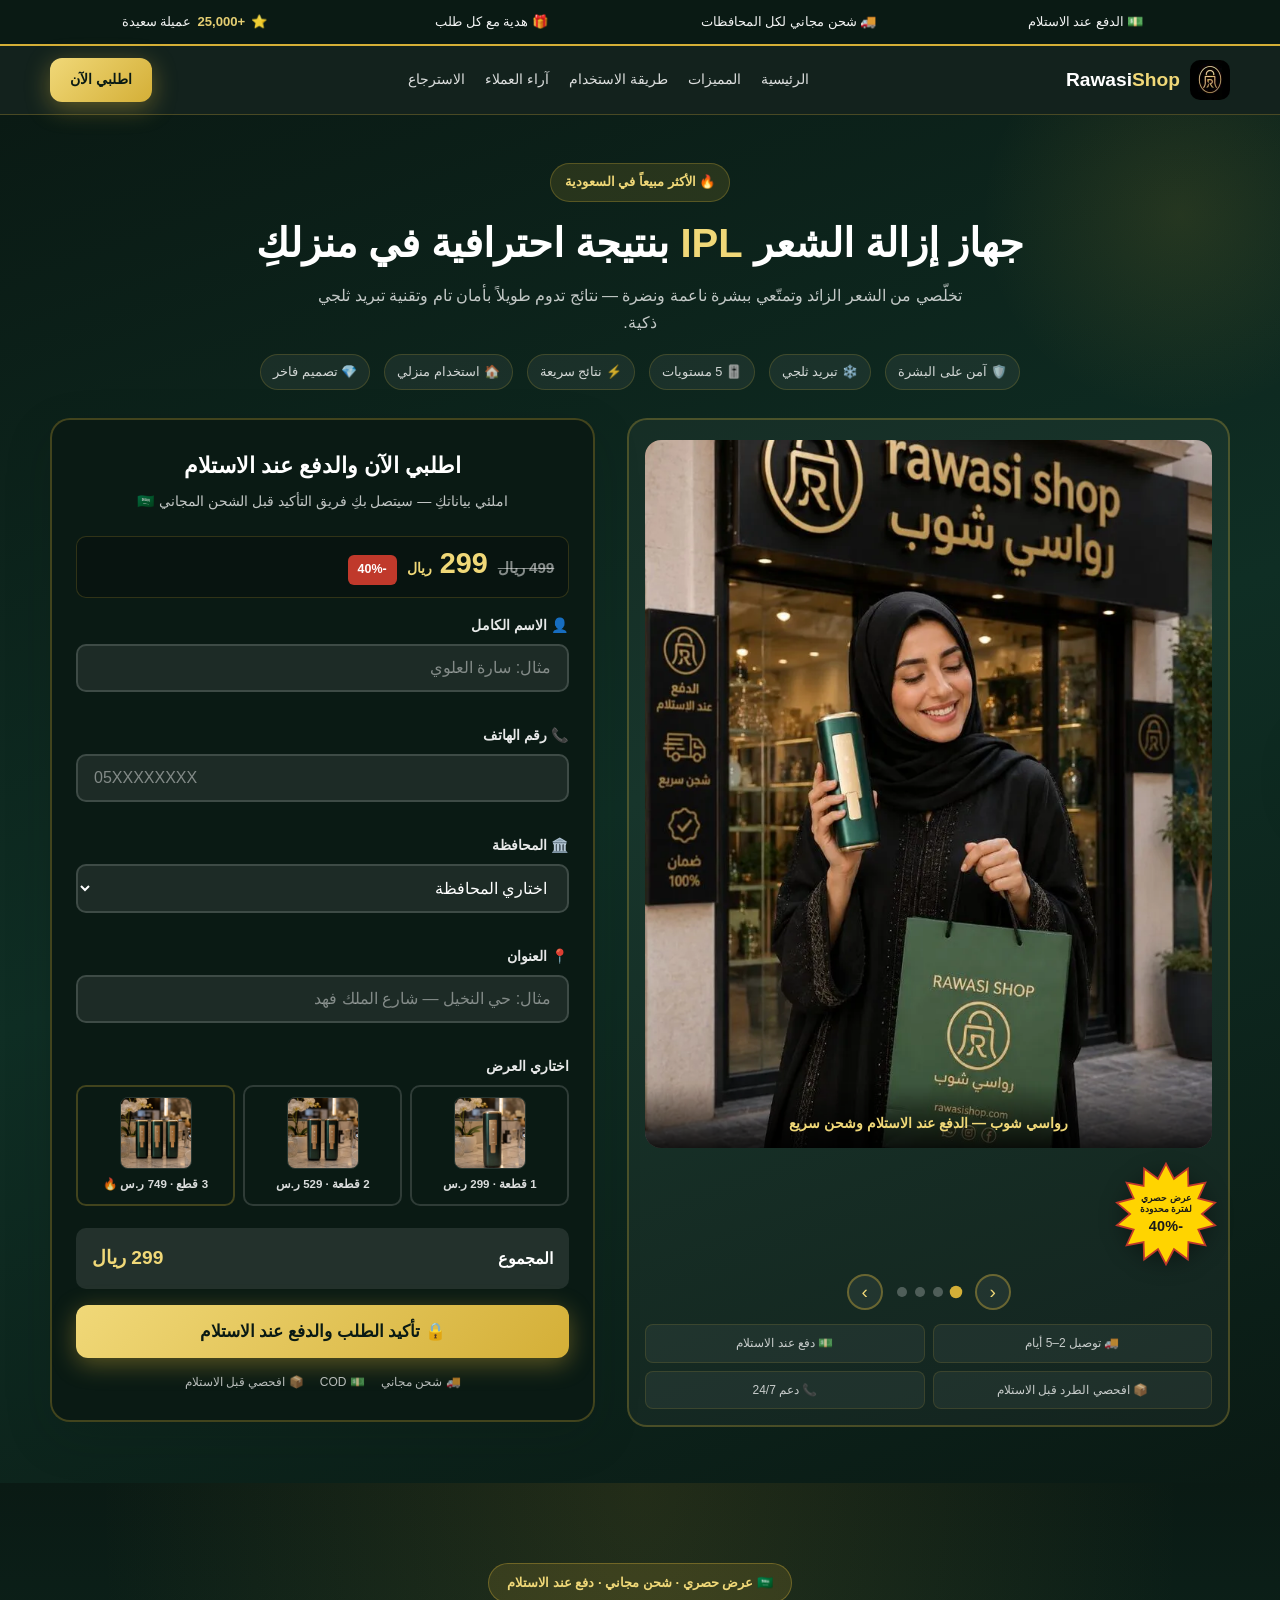
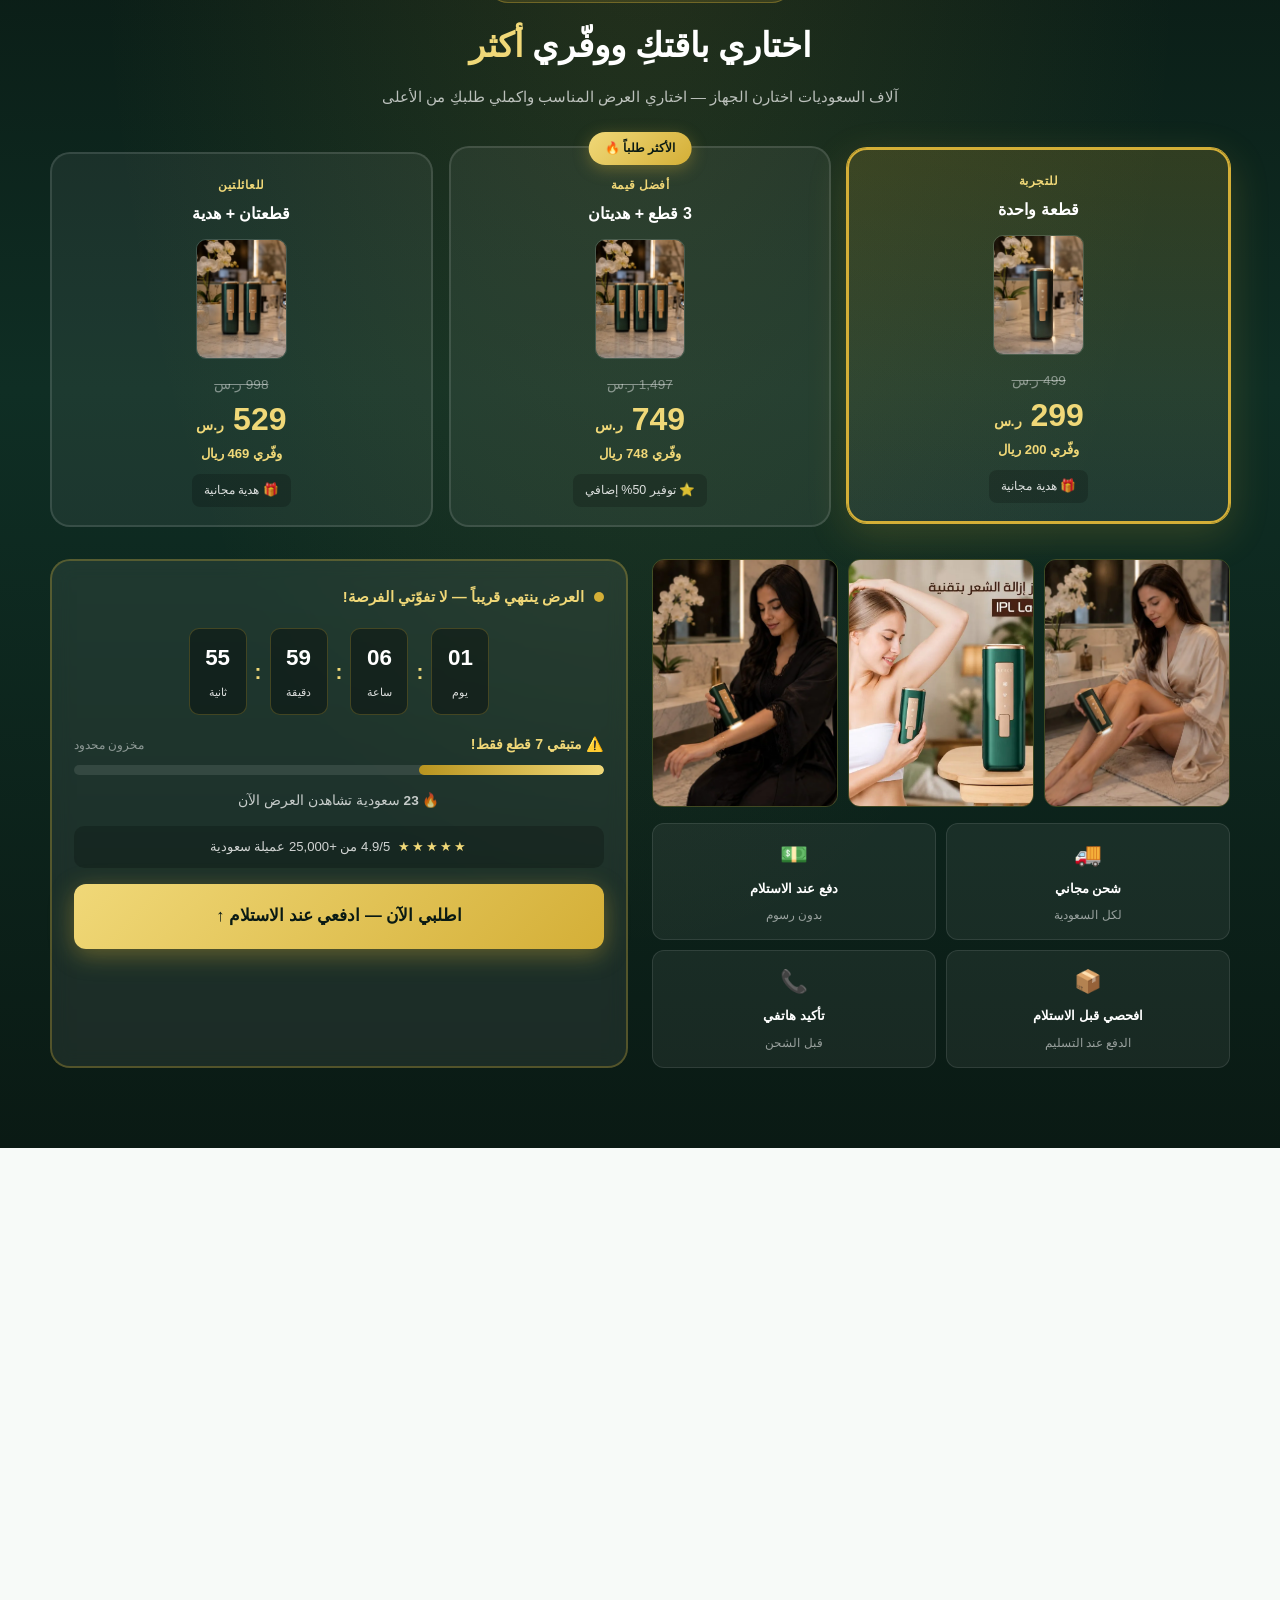
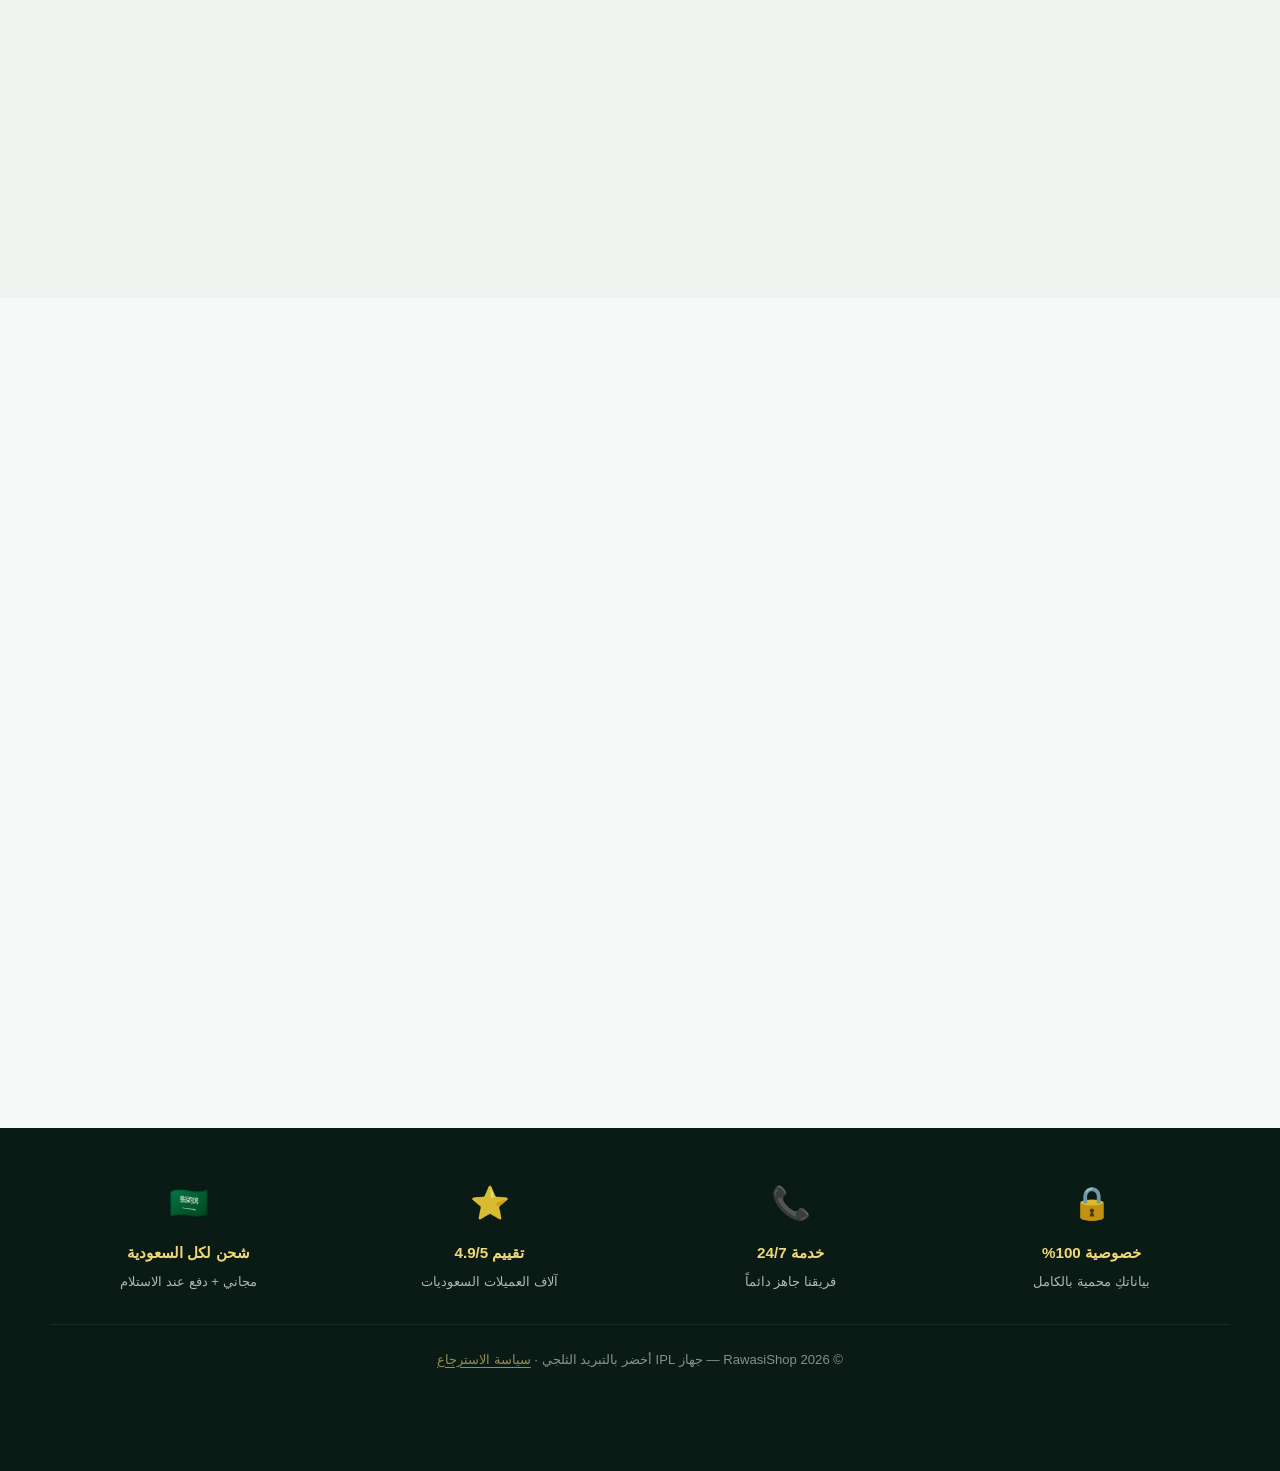
==== index.html @ ac4e2752 "Replace circular promo seal with starburst limited-time -40% badge. Match reference design with yell" ====
<!DOCTYPE html>
<html lang="ar" dir="rtl">
<head>
  <meta charset="UTF-8" />
  <meta name="viewport" content="width=device-width, initial-scale=1.0" />

  <title>RawasiShop | جهاز IPL أخضر — 299 ريال والدفع عند الاستلام</title>
  <meta name="description" content="جهاز IPL أخضر بتقنية التبريد الثلجي — خصم 40% بسعر 299 ريال. شحن مجاني للسعودية والدفع عند الاستلام." />
  <meta name="theme-color" content="#0a1a14" />
  <meta name="robots" content="index, follow" />
  <link rel="canonical" href="https://www.rawasishop.com/" />

  <meta property="og:site_name" content="RawasiShop" />
  <meta property="og:title" content="جهاز IPL أخضر — 299 ريال فقط" />
  <meta property="og:description" content="ودّعي الشعر الزائد واستمتعي ببشرة ناعمة بدون ألم. خصم 40% + شحن مجاني." />
  <meta property="og:type" content="website" />
  <meta property="og:url" content="https://www.rawasishop.com/" />
  <meta property="og:image" content="https://www.rawasishop.com/assets/hero-hijabi-ipl-usage.jpg" />
  <meta property="og:locale" content="ar_SA" />

  <link rel="icon" type="image/svg+xml" href="favicon.svg" />
  <link rel="preload" href="css/landing.css?v=20260614perf" as="style" />
  <link rel="preload" href="assets/slider-store.webp?v=20260614perf" as="image" type="image/webp" fetchpriority="high" />
  <link rel="stylesheet" href="css/landing.css?v=20260615seal" />
  <script src="js/tiktok-pixel.js?v=20260605tt4"></script>

  <script type="application/ld+json">
  {
    "@context": "https://schema.org/",
    "@type": "Product",
    "name": "جهاز IPL أخضر بتقنية التبريد الثلجي الذكي",
    "image": "https://www.rawasishop.com/assets/hero-hijabi-ipl-usage.jpg",
    "description": "جهاز IPL أخضر — إزالة الشعر بدون ألم. شحن مجاني للسعودية والدفع عند الاستلام.",
    "brand": { "@type": "Brand", "name": "RawasiShop" },
    "offers": {
      "@type": "Offer",
      "url": "https://www.rawasishop.com/",
      "priceCurrency": "SAR",
      "price": "299",
      "availability": "https://schema.org/InStock"
    }
  }
  </script>
</head>
<body>

  <div class="trust-bar">
    <div class="container trust-bar-grid">
      <span>💵 الدفع عند الاستلام</span>
      <span>🚚 شحن مجاني لكل المحافظات</span>
      <span>🎁 هدية مع كل طلب</span>
      <span>⭐ <strong>+25,000</strong> عميلة سعيدة</span>
    </div>
  </div>

  <header class="site-header" id="siteHeader">
    <div class="container header-inner">
      <a href="#" class="logo" aria-label="RawasiShop">
        <picture>
          <source srcset="assets/logo.webp?v=20260614logo" type="image/webp" />
          <img class="logo-mark" src="assets/logo.jpg?v=20260614logo" alt="" width="40" height="40" decoding="async" />
        </picture>
        <span class="logo-text">Rawasi<strong>Shop</strong></span>
      </a>
      <nav class="main-nav" id="mainNav">
        <a href="#home">الرئيسية</a>
        <a href="#features">المميزات</a>
        <a href="#how">طريقة الاستخدام</a>
        <a href="#reviews">آراء العملاء</a>
        <a href="#policy">الاسترجاع</a>
      </nav>
      <a href="#fullname" class="btn btn-gold btn-header">اطلبي الآن</a>
      <button class="nav-toggle" id="navToggle" aria-label="القائمة"><span></span><span></span><span></span></button>
    </div>
  </header>

  <form id="orderForm" novalidate>

    <!-- Hero: سلايدر المنتج + نموذج الطلب -->
    <section class="hero-luxury" id="home">
      <div class="container">
        <div class="hero-intro reveal">
          <span class="hero-badge">🔥 الأكثر مبيعاً في السعودية</span>
          <h1>جهاز إزالة الشعر <span class="gold-text">IPL</span> بنتيجة احترافية في منزلكِ</h1>
          <p class="hero-sub">تخلّصي من الشعر الزائد وتمتّعي ببشرة ناعمة ونضرة — نتائج تدوم طويلاً بأمان تام وتقنية تبريد ثلجي ذكية.</p>
          <div class="hero-feats">
            <span>🛡️ آمن على البشرة</span>
            <span>❄️ تبريد ثلجي</span>
            <span>🎚️ 5 مستويات</span>
            <span>⚡ نتائج سريعة</span>
            <span>🏠 استخدام منزلي</span>
            <span>💎 تصميم فاخر</span>
          </div>
        </div>

        <div class="hero-slider-zone reveal">
          <!-- سلايدر صور المنتج -->
          <div class="hero-product-col">
            <div class="product-slider-viewport" dir="ltr">
              <div class="product-slider-track" id="productSliderTrack">
                <div class="product-slide active">
                  <picture>
                    <source srcset="assets/slider-store.webp?v=20260614perf" type="image/webp" />
                    <img src="assets/slider-store.jpg?v=20260614perf" alt="رواسي شوب — جهاز IPL أخضر مع الدفع عند الاستلام" width="800" height="1000" fetchpriority="high" decoding="async" />
                  </picture>
                  <span class="slide-caption">رواسي شوب — الدفع عند الاستلام وشحن سريع</span>
                </div>
                <div class="product-slide">
                  <picture>
                    <source data-srcset="assets/slider-product.webp?v=20260614perf" type="image/webp" />
                    <img data-src="assets/slider-product.jpg?v=20260614perf" alt="جهاز IPL أخضر بالتبريد الثلجي — تصميم فاخر" width="800" height="1000" decoding="async" />
                  </picture>
                  <span class="slide-caption">جهاز IPL أخضر — تقنية تبريد ثلجي ذكية</span>
                </div>
                <div class="product-slide">
                  <picture>
                    <source data-srcset="assets/slider-usage.webp?v=20260614perf" type="image/webp" />
                    <img data-src="assets/slider-usage.jpg?v=20260614perf" alt="استخدام جهاز IPL بالتبريد الثلجي — مريح وآمن" width="800" height="1000" decoding="async" />
                  </picture>
                  <span class="slide-caption">استخدام منزلي مريح — نتائج من أول الجلسات</span>
                </div>
                <div class="product-slide">
                  <picture>
                    <source data-srcset="assets/slider-lifestyle.webp?v=20260614perf" type="image/webp" />
                    <img data-src="assets/slider-lifestyle.jpg?v=20260614perf" alt="جهاز IPL أخضر — تجربة فاخرة من المنزل" width="800" height="1000" decoding="async" />
                  </picture>
                  <span class="slide-caption">❄️ تبريد مزدوج — بلا ألم ولا تهيج</span>
                </div>
              </div>
            </div>
            <div class="promo-seal product-seal" role="img" aria-label="عرض حصري لفترة محدودة -40%">
              <svg class="promo-seal-svg" viewBox="0 0 120 120" aria-hidden="true">
                <polygon class="promo-seal-outline" points="60.0,4.0 68.9,21.0 84.3,9.5 84.9,28.7 103.8,25.1 96.0,42.6 114.6,47.5 100.0,60.0 114.6,72.5 96.0,77.4 103.8,94.9 84.9,91.3 84.3,110.5 68.9,99.0 60.0,116.0 51.1,99.0 35.7,110.5 35.1,91.3 16.2,94.9 24.0,77.4 5.4,72.5 20.0,60.0 5.4,47.5 24.0,42.6 16.2,25.1 35.1,28.7 35.7,9.5 51.1,21.0" />
                <polygon class="promo-seal-fill" points="60.0,8.0 68.2,23.9 82.6,13.1 83.1,31.1 100.7,27.6 93.3,43.9 110.7,48.4 97.0,60.0 110.7,71.6 93.3,76.1 100.7,92.4 83.1,88.9 82.6,106.9 68.2,96.1 60.0,112.0 51.8,96.1 37.4,106.9 36.9,88.9 19.3,92.4 26.7,76.1 9.3,71.6 23.0,60.0 9.3,48.4 26.7,43.9 19.3,27.6 36.9,31.1 37.4,13.1 51.8,23.9" />
              </svg>
              <p class="promo-seal-text">
                <span>عرض حصري</span>
                <span>لفترة محدودة</span>
                <strong>-40%</strong>
              </p>
            </div>
            <div class="slider-nav-row">
              <button type="button" class="slider-arrow" id="productPrev" aria-label="السابق">‹</button>
              <div class="slider-dots" id="productDots">
                <button type="button" class="active" aria-label="صورة 1"></button>
                <button type="button" aria-label="صورة 2"></button>
                <button type="button" aria-label="صورة 3"></button>
                <button type="button" aria-label="صورة 4"></button>
              </div>
              <button type="button" class="slider-arrow" id="productNext" aria-label="التالي">›</button>
            </div>
            <div class="hero-trust-row">
              <span>🚚 توصيل 2–5 أيام</span>
              <span>💵 دفع عند الاستلام</span>
              <span>📦 افحصي الطرد قبل الاستلام</span>
              <span>📞 دعم 24/7</span>
            </div>
          </div>

          <!-- نموذج الطلب ثابت بجانب السلايدر -->
          <div class="hero-form-col">
            <div class="order-form order-form-hero" id="orderFormPanel">
              <h3>اطلبي الآن والدفع عند الاستلام</h3>
              <p class="form-sub">املئي بياناتكِ — سيتصل بكِ فريق التأكيد قبل الشحن المجاني 🇸🇦</p>

              <div class="hero-price-inline">
                <span class="price-old" id="heroPriceOld">499 ريال</span>
                <span class="price-new" id="heroPriceNew">299 <small>ريال</small></span>
                <span class="price-tag" id="heroPriceTag">-40%</span>
              </div>

              <div class="field">
                <label for="fullname">👤 الاسم الكامل</label>
                <input type="text" id="fullname" name="fullname" placeholder="مثال: سارة العلوي" required autocomplete="name" />
                <span class="err" data-for="fullname"></span>
              </div>
              <div class="field">
                <label for="phone">📞 رقم الهاتف</label>
                <input type="tel" id="phone" name="phone" inputmode="numeric" placeholder="05XXXXXXXX" required autocomplete="tel" />
                <span class="err" data-for="phone"></span>
              </div>
              <div class="field">
                <label for="city">🏛️ المحافظة</label>
                <select id="city" name="city" required>
                  <option value="" disabled selected>اختاري المحافظة</option>
                  <option value="المنطقة الشرقية">المنطقة الشرقية</option>
                  <option value="منطقة الباحة">منطقة الباحة</option>
                  <option value="منطقة الجوف">منطقة الجوف</option>
                  <option value="منطقة الحدود الشمالية">منطقة الحدود الشمالية</option>
                  <option value="منطقة الرياض">منطقة الرياض</option>
                  <option value="منطقة القصيم">منطقة القصيم</option>
                  <option value="منطقة المدينة المنورة">منطقة المدينة المنورة</option>
                  <option value="منطقة تبوك">منطقة تبوك</option>
                  <option value="منطقة جازان">منطقة جازان</option>
                  <option value="منطقة حائل">منطقة حائل</option>
                  <option value="منطقة عسير">منطقة عسير</option>
                  <option value="منطقة مكة المكرمة">منطقة مكة المكرمة</option>
                  <option value="منطقة نجران">منطقة نجران</option>
                </select>
                <span class="err" data-for="city"></span>
              </div>
              <div class="field">
                <label for="address">📍 العنوان</label>
                <input type="text" id="address" name="address" placeholder="مثال: حي النخيل — شارع الملك فهد" required autocomplete="street-address" />
                <span class="err" data-for="address"></span>
              </div>

              <div class="field">
                <label>اختاري العرض</label>
                <div class="bundles-compact" id="bundles">
                        <label class="bundle-compact">
                          <input type="radio" name="qty" value="1" data-price="299" data-compare="499" checked />
                          <span>
                            <picture>
                              <source srcset="assets/pkg-1.webp?v=20260614perf" type="image/webp" />
                              <img class="bundle-thumb" src="assets/pkg-1.jpg?v=20260614perf" alt="قطعة واحدة" width="72" height="72" loading="lazy" decoding="async" />
                            </picture>
                            1 قطعة · 299 ر.س
                          </span>
                        </label>
                        <label class="bundle-compact">
                          <input type="radio" name="qty" value="2" data-price="529" data-compare="998" />
                          <span>
                            <picture>
                              <source srcset="assets/pkg-2.webp?v=20260614perf" type="image/webp" />
                              <img class="bundle-thumb" src="assets/pkg-2.jpg?v=20260614perf" alt="قطعتان" width="72" height="72" loading="lazy" decoding="async" />
                            </picture>
                            2 قطعة · 529 ر.س
                          </span>
                        </label>
                        <label class="bundle-compact hot">
                          <input type="radio" name="qty" value="3" data-price="749" data-compare="1497" />
                          <span>
                            <picture>
                              <source srcset="assets/pkg-3.webp?v=20260614perf" type="image/webp" />
                              <img class="bundle-thumb" src="assets/pkg-3.jpg?v=20260614perf" alt="3 قطع" width="72" height="72" loading="lazy" decoding="async" />
                            </picture>
                            3 قطع · 749 ر.س 🔥
                          </span>
                        </label>
                </div>
              </div>

              <div class="order-total">
                <span>المجموع</span>
                <span id="totalPrice">299 ريال</span>
              </div>

              <button type="submit" class="btn btn-gold btn-block">🔒 تأكيد الطلب والدفع عند الاستلام</button>
              <div class="form-trust">
                <span>🚚 شحن مجاني</span>
                <span>💵 COD</span>
                <span>📦 افحصي قبل الاستلام</span>
              </div>
            </div>
          </div>
        </div>
      </div>
    </section>

    <!-- قسم العروض — تحويل مقنع -->
    <section class="conversion-section" id="order">
      <div class="container">
        <div class="conv-header reveal">
          <span class="conv-eyebrow">🇸🇦 عرض حصري · شحن مجاني · دفع عند الاستلام</span>
          <h2>اختاري باقتكِ ووفّري <span class="gold-text">أكثر</span></h2>
          <p>آلاف السعوديات اختارن الجهاز — اختاري العرض المناسب واكملي طلبكِ من الأعلى</p>
        </div>

        <div class="pkg-grid reveal">
          <label class="pkg-card">
            <input type="radio" name="qty" value="1" data-price="299" data-compare="499" />
            <span class="pkg-inner">
              <span class="pkg-label">للتجربة</span>
              <span class="pkg-qty">قطعة واحدة</span>
              <picture>
                <source srcset="assets/pkg-1.webp?v=20260614perf" type="image/webp" />
                <img class="pkg-img" src="assets/pkg-1.jpg?v=20260614perf" alt="قطعة واحدة" loading="lazy" decoding="async" />
              </picture>
              <span class="pkg-old">499 ر.س</span>
              <span class="pkg-price">299 <small>ر.س</small></span>
              <span class="pkg-save">وفّري 200 ريال</span>
              <span class="pkg-gift">🎁 هدية مجانية</span>
            </span>
          </label>

          <label class="pkg-card pkg-featured">
            <input type="radio" name="qty" value="3" data-price="749" data-compare="1497" />
            <span class="pkg-ribbon">الأكثر طلباً 🔥</span>
            <span class="pkg-inner">
              <span class="pkg-label">أفضل قيمة</span>
              <span class="pkg-qty">3 قطع + هديتان</span>
              <picture>
                <source srcset="assets/pkg-3.webp?v=20260614perf" type="image/webp" />
                <img class="pkg-img" src="assets/pkg-3.jpg?v=20260614perf" alt="3 قطع" loading="lazy" decoding="async" />
              </picture>
              <span class="pkg-old">1,497 ر.س</span>
              <span class="pkg-price">749 <small>ر.س</small></span>
              <span class="pkg-save">وفّري 748 ريال</span>
              <span class="pkg-gift">⭐ توفير 50% إضافي</span>
            </span>
          </label>

          <label class="pkg-card">
            <input type="radio" name="qty" value="2" data-price="529" data-compare="998" />
            <span class="pkg-inner">
              <span class="pkg-label">للعائلتين</span>
              <span class="pkg-qty">قطعتان + هدية</span>
              <picture>
                <source srcset="assets/pkg-2.webp?v=20260614perf" type="image/webp" />
                <img class="pkg-img" src="assets/pkg-2.jpg?v=20260614perf" alt="قطعتان" loading="lazy" decoding="async" />
              </picture>
              <span class="pkg-old">998 ر.س</span>
              <span class="pkg-price">529 <small>ر.س</small></span>
              <span class="pkg-save">وفّري 469 ريال</span>
              <span class="pkg-gift">🎁 هدية مجانية</span>
            </span>
          </label>
        </div>

        <div class="conv-bottom reveal">
          <div class="conv-visual">
            <div class="conv-gallery">
              <picture>
                <source srcset="assets/conv-lifestyle-leg.webp?v=20260614perf" type="image/webp" />
                <img src="assets/conv-lifestyle-leg.jpg?v=20260614perf" alt="استخدام الجهاز في المنزل" width="360" height="480" loading="lazy" decoding="async" />
              </picture>
              <picture>
                <source srcset="assets/conv-ipl-promo.webp?v=20260614perf" type="image/webp" />
                <img src="assets/conv-ipl-promo.jpg?v=20260614perf" alt="جهاز إزالة الشعر بتقنية IPL" width="360" height="480" loading="lazy" decoding="async" />
              </picture>
              <picture>
                <source srcset="assets/conv-lifestyle-arm.webp?v=20260614perf" type="image/webp" />
                <img src="assets/conv-lifestyle-arm.jpg?v=20260614perf" alt="استخدام الجهاز على الذراع" width="360" height="480" loading="lazy" decoding="async" />
              </picture>
            </div>
            <div class="conv-trust-grid">
              <div class="conv-trust-item"><span>🚚</span><strong>شحن مجاني</strong><small>لكل السعودية</small></div>
              <div class="conv-trust-item"><span>💵</span><strong>دفع عند الاستلام</strong><small>بدون رسوم</small></div>
              <div class="conv-trust-item"><span>📦</span><strong>افحصي قبل الاستلام</strong><small>الدفع عند التسليم</small></div>
              <div class="conv-trust-item"><span>📞</span><strong>تأكيد هاتفي</strong><small>قبل الشحن</small></div>
            </div>
          </div>

          <div class="conv-urgency">
            <div class="conv-urgency-head">
              <span class="conv-pulse"></span>
              <strong>العرض ينتهي قريباً — لا تفوّتي الفرصة!</strong>
            </div>
            <div class="countdown" id="countdown" aria-label="ينتهي العرض خلال">
              <div class="cd-box"><strong id="cdD">00</strong><small>يوم</small></div>
              <div class="cd-sep">:</div>
              <div class="cd-box"><strong id="cdH">00</strong><small>ساعة</small></div>
              <div class="cd-sep">:</div>
              <div class="cd-box"><strong id="cdM">00</strong><small>دقيقة</small></div>
              <div class="cd-sep">:</div>
              <div class="cd-box"><strong id="cdS">00</strong><small>ثانية</small></div>
            </div>
            <div class="conv-stock">
              <div class="conv-stock-top">
                <span>⚠️ متبقي <strong id="stockLeft">7</strong> قطع فقط!</span>
                <span class="conv-stock-pct">مخزون محدود</span>
              </div>
              <div class="stock-bar"><div class="stock-bar-fill" id="stockBar"></div></div>
            </div>
            <p class="live-viewers">🔥 <strong id="viewers">23</strong> سعودية تشاهدن العرض الآن</p>
            <div class="conv-rating">
              <span class="conv-stars">★★★★★</span>
              <span>4.9/5 من +25,000 عميلة سعودية</span>
            </div>
            <a href="#fullname" class="btn btn-gold btn-block conv-cta">اطلبي الآن — ادفعي عند الاستلام ↑</a>
          </div>
        </div>
      </div>
    </section>

  </form>

  <!-- المميزات -->
  <section class="section section-white" id="features">
    <div class="container">
      <h2 class="section-title reveal">ليش راح <span>تحبين</span> الجهاز؟</h2>
      <div class="feat-grid">
        <article class="feat-card reveal"><span class="feat-ico">⚡</span><h3>تقنية IPL متطورة</h3><p>تقلّل نمو الشعر من الجذور جلسة بعد جلسة.</p></article>
        <article class="feat-card reveal"><span class="feat-ico">❄️</span><h3>تبريد مزدوج</h3><p>إزالة شعر بدون ألم — ملمس جليدي مريح.</p></article>
        <article class="feat-card reveal"><span class="feat-ico">🛡️</span><h3>آمن على البشرة</h3><p>مناسب لمعظم أنواع البشرة والشعر.</p></article>
        <article class="feat-card reveal"><span class="feat-ico">🎚️</span><h3>5 مستويات للطاقة</h3><p>مناسبة لجميع مناطق الجسم.</p></article>
        <article class="feat-card reveal"><span class="feat-ico">🏠</span><h3>استخدام منزلي</h3><p>نتائج احترافية بسهولة في بيتكِ.</p></article>
        <article class="feat-card reveal"><span class="feat-ico">💰</span><h3>توفير مالي</h3><p>بدل جلسات العيادة المكلفة.</p></article>
      </div>
    </div>
  </section>

  <!-- طريقة الاستخدام -->
  <section class="section" id="how">
    <div class="container">
      <div class="how-wrap reveal">
        <div class="how-header">طريقة الاستخدام</div>
        <div class="how-grid">
          <div class="how-img-card">
            <picture>
              <source srcset="assets/how-body-areas.webp?v=20260614perf" type="image/webp" />
              <img src="assets/how-body-areas.jpg?v=20260614perf" alt="إزالة شعر الجسم بالكامل — المناطق والمدة" loading="lazy" decoding="async" />
            </picture>
          </div>
          <div class="how-img-card">
            <picture>
              <source srcset="assets/how-3in1.webp?v=20260614perf" type="image/webp" />
              <img src="assets/how-3in1.jpg?v=20260614perf" alt="جهاز ليزر 3 في 1 — إزالة الشعر وتجديد البشرة وعلاج حب الشباب" loading="lazy" decoding="async" />
            </picture>
          </div>
          <div class="how-img-card">
            <picture>
              <source srcset="assets/how-energy-modes.webp?v=20260614perf" type="image/webp" />
              <img src="assets/how-energy-modes.jpg?v=20260614perf" alt="٥ مستويات طاقة ووضعين للوميض" loading="lazy" decoding="async" />
            </picture>
          </div>
          <div class="how-img-card">
            <picture>
              <source srcset="assets/how-cooling.webp?v=20260614perf" type="image/webp" />
              <img src="assets/how-cooling.jpg?v=20260614perf" alt="تصميم لوحي تبريد مزدوج — إزالة بدون ألم" loading="lazy" decoding="async" />
            </picture>
          </div>
        </div>
      </div>
    </div>
  </section>

  <!-- قبل وبعد -->
  <section class="section section-white" id="results">
    <div class="container">
      <h2 class="section-title reveal">نتائج حقيقية من عملائنا</h2>
      <div class="ba-grid reveal">
        <div class="ba-card ba-wide">
          <picture>
            <source srcset="assets/result-ba-legs.webp?v=20260614perf" type="image/webp" />
            <img src="assets/result-ba-legs.jpg?v=20260614perf" alt="قبل وبعد — إزالة شعر الساقين" loading="lazy" decoding="async" />
          </picture>
        </div>
        <div class="ba-card ba-wide">
          <picture>
            <source srcset="assets/result-ba-face.webp?v=20260614perf" type="image/webp" />
            <img src="assets/result-ba-face.jpg?v=20260614perf" alt="قبل وبعد — نتائج الوجه" loading="lazy" decoding="async" />
          </picture>
        </div>
        <div class="ba-card">
          <picture>
            <source srcset="assets/result-lifestyle-usage.webp?v=20260614perf" type="image/webp" />
            <img src="assets/result-lifestyle-usage.jpg?v=20260614perf" alt="استخدام الجهاز بسهولة في المنزل" loading="lazy" decoding="async" />
          </picture>
        </div>
        <div class="ba-card">
          <picture>
            <source srcset="assets/result-lifestyle-group.webp?v=20260614perf" type="image/webp" />
            <img src="assets/result-lifestyle-group.jpg?v=20260614perf" alt="عملائنا مع جهاز رواسي شوب" loading="lazy" decoding="async" />
          </picture>
        </div>
      </div>
    </div>
  </section>

  <!-- آراء العملاء -->
  <section class="section" id="reviews">
    <div class="container">
      <div class="reviews-header reveal">
        <h2 class="section-title" style="margin:0">آراء عملائنا</h2>
        <span class="reviews-badge">⭐ 4.9/5 · +25,000 عميلة</span>
      </div>
      <div class="reviews-grid">
        <article class="review-card reveal">
          <div class="review-top">
            <div class="review-avatar">ن</div>
            <div class="review-meta">
              <span class="review-name">نورة العتيبي</span>
              <span class="review-city">الرياض</span>
            </div>
            <span class="review-verified">✓ شراء موثّق</span>
          </div>
          <div class="review-stars">★★★★★</div>
          <p>والله ما كنت متوقعة كذا! بعد شهرين الشعر خف بشكل واضح والبشرة صارت ناعمة، والتبريد الثلجي يخلي الجلسة مرة مريحة — بلا وجع ولا احمرار.</p>
        </article>
        <article class="review-card reveal">
          <div class="review-top">
            <div class="review-avatar">س</div>
            <div class="review-meta">
              <span class="review-name">سارة القحطاني</span>
              <span class="review-city">جدة</span>
            </div>
            <span class="review-verified">✓ شراء موثّق</span>
          </div>
          <div class="review-stars">★★★★★</div>
          <p>كنت أروح الصالون كل شهر ومصاريفي طايرة، الحين أسوي الجلسة بالبيت وأنا مرتاحة. وصلني بسرعة والدفع عند الاستلام خلاني أطمن قبل ما أفتح الطرد.</p>
        </article>
        <article class="review-card reveal">
          <div class="review-top">
            <div class="review-avatar">ر</div>
            <div class="review-meta">
              <span class="review-name">ريم الشمري</span>
              <span class="review-city">الدمام</span>
            </div>
            <span class="review-verified">✓ شراء موثّق</span>
          </div>
          <div class="review-stars">★★★★★</div>
          <p>أول ما جربته خفت بس طلع سهل مرة، بس مرّريه ببطء وخلاص. بنات عمي بعد طلبوه لما شافوا النتيجة عندي — الجهاز فعلاً يستاهل.</p>
        </article>
        <article class="review-card reveal">
          <div class="review-top">
            <div class="review-avatar">ل</div>
            <div class="review-meta">
              <span class="review-name">لمى الزهراني</span>
              <span class="review-city">مكة</span>
            </div>
            <span class="review-verified">✓ شراء موثّق</span>
          </div>
          <div class="review-stars">★★★★★</div>
          <p>اتصلوا عليّ قبل الشحن وشرحوا لي كل شي — حسّيت بجدية. الجهاز أصلي والتغليف ممتاز، وأهم شي النتيجة باينة من أول أسبوعين.</p>
        </article>
        <article class="review-card reveal">
          <div class="review-top">
            <div class="review-avatar">ه</div>
            <div class="review-meta">
              <span class="review-name">هند المطيري</span>
              <span class="review-city">الخبر</span>
            </div>
            <span class="review-verified">✓ شراء موثّق</span>
          </div>
          <div class="review-stars">★★★★★</div>
          <p>بشرتي حساسة وكنت أخاف من الحرارة، بس التبريد عندهم فعلاً فرق معي. صرت أستخدمه مرتين بالأسبوع وأنا مرتاحة، ما صار عندي تهيج.</p>
        </article>
        <article class="review-card reveal">
          <div class="review-top">
            <div class="review-avatar">ج</div>
            <div class="review-meta">
              <span class="review-name">الجوهرة الحربي</span>
              <span class="review-city">المدينة</span>
            </div>
            <span class="review-verified">✓ شراء موثّق</span>
          </div>
          <div class="review-stars">★★★★☆</div>
          <p>أحلى شي إنك تدفعين لما يوصلك المنتج — هذا اللي خلاني أطلب. الجهاز شكله فخم واللون أخضر مرة حلو، والنتيجة مرضية الحمدلله.</p>
        </article>
      </div>
    </div>
  </section>

  <!-- سياسة الاسترجاع والاستبدال -->
  <section class="section section-white" id="policy">
    <div class="container">
      <h2 class="section-title reveal">سياسة <span>الاسترجاع والاستبدال</span></h2>
      <p class="policy-intro reveal">نحرص على رضاكِ — هذه السياسة توضّح حقوقكِ عند الطلب عبر RawasiShop مع الدفع عند الاستلام.</p>
      <div class="policy-grid reveal">
        <article class="policy-card">
          <span class="policy-ico">💵</span>
          <h3>الدفع عند الاستلام</h3>
          <p>تدفعين فقط عند استلام الطرد. ننصحكِ بفحص العبوة والمنتج أمام المندوب قبل الدفع.</p>
        </article>
        <article class="policy-card">
          <span class="policy-ico">📞</span>
          <h3>تأكيد قبل الشحن</h3>
          <p>يتصل بكِ فريق التأكيد قبل إرسال الطلب للتأكد من العنوان والمحافظة ورقم الجوال.</p>
        </article>
        <article class="policy-card">
          <span class="policy-ico">🔧</span>
          <h3>عيب مصنعي أو خطأ</h3>
          <p>إذا وصل منتج معيب أو غير مطابق للوصف، تواصلي معنا خلال <strong>7 أيام</strong> من الاستلام مع صور واضحة.</p>
        </article>
        <article class="policy-card">
          <span class="policy-ico">📋</span>
          <h3>شروط القبول</h3>
          <p>يجب أن يكون المنتج <strong>غير مستخدم</strong> وبالتغليف الأصلي ومع جميع الملحقات. لا يُقبل الاسترجاع بعد فتح الجهاز أو استخدامه إلا للعيوب المصنعية.</p>
        </article>
        <article class="policy-card">
          <span class="policy-ico">🚫</span>
          <h3>تغيير الرأي</h3>
          <p>أجهزة العناية الشخصية (IPL) لا تُسترجع لمجرد تغيير الرأي بعد الفتح أو الاستخدام، وفق أنظمة التجارة الإلكترونية.</p>
        </article>
        <article class="policy-card">
          <span class="policy-ico">💬</span>
          <h3>كيف تطلبين الاسترجاع؟</h3>
          <p>راسلينا على واتساب مع: الاسم، رقم الجوال، رقم الطلب، سبب الطلب، وصور المنتج. نرفع طلبكِ لشركة الشحن ونُبلغكِ بالنتيجة.</p>
        </article>
      </div>
      <p class="policy-note reveal">⏱ المعالجة تستغرق عادةً 3–7 أيام عمل بعد استلام المنتج والتحقق منه. استرداد المبلغ يتم حسب طريقة الدفع الأصلية (تحويل بنكي للطلبات COD).</p>
      <div class="policy-cta reveal">
        <a href="https://wa.me/212633405061?text=مرحباً، أرغب بالاستفسار عن سياسة الاسترجاع" class="btn btn-gold" target="_blank" rel="noopener">تواصلي معنا عبر واتساب</a>
      </div>
    </div>
  </section>

  <footer class="site-footer">
    <div class="container footer-grid">
      <div class="footer-item"><span>🔒</span><h4>خصوصية 100%</h4><p>بياناتكِ محمية بالكامل</p></div>
      <div class="footer-item"><span>📞</span><h4>خدمة 24/7</h4><p>فريقنا جاهز دائماً</p></div>
      <div class="footer-item"><span>⭐</span><h4>تقييم 4.9/5</h4><p>آلاف العميلات السعوديات</p></div>
      <div class="footer-item"><span>🇸🇦</span><h4>شحن لكل السعودية</h4><p>مجاني + دفع عند الاستلام</p></div>
    </div>
    <p class="footer-copy container">© <span id="year"></span> RawasiShop — جهاز IPL أخضر بالتبريد الثلجي · <a href="#policy">سياسة الاسترجاع</a></p>
  </footer>

  <div class="modal" id="successModal" aria-hidden="true">
    <div class="modal-box">
      <div class="modal-ico">✅</div>
      <h3>تم استلام طلبكِ!</h3>
      <p>شكراً <span id="successName">عزيزتي</span> 💕<br>سيتصل بكِ فريق التأكيد قريباً.</p>
      <button type="button" class="btn btn-gold" id="modalClose">رائع 💕</button>
    </div>
  </div>

  <div class="sticky-cta" id="stickyCta">
    <div class="sticky-price">
      <span class="sc-old" id="stickyPriceOld">499 ريال</span>
      <span class="sc-new" id="stickyPriceNew">299 ريال</span>
    </div>
    <a href="#fullname" class="btn btn-gold">اطلبي الآن</a>
  </div>

  <a href="https://wa.me/212633405061?text=مرحباً، أرغب بالاستفسار عن جهاز IPL" class="whatsapp-float" id="waFloat" target="_blank" rel="noopener" aria-label="تواصلي عبر واتساب">
    <svg viewBox="0 0 32 32" width="30" height="30" aria-hidden="true" fill="currentColor" xmlns="http://www.w3.org/2000/svg">
      <path d="M16 .5C7.4.5.5 7.4.5 16c0 2.8.7 5.4 2 7.7L.5 31.5l8-2c2.2 1.2 4.8 1.9 7.5 1.9 8.6 0 15.5-6.9 15.5-15.5S24.6.5 16 .5zm0 28.2c-2.5 0-4.8-.7-6.8-1.8l-.5-.3-4.7 1.2 1.3-4.6-.3-.5c-1.3-2-2-4.4-2-6.9C2.3 8.4 8.4 2.3 16 2.3S29.7 8.4 29.7 16 23.6 28.7 16 28.7zm8.4-9.6c-.5-.2-2.7-1.3-3.1-1.5s-.7-.2-1 .2-1.1 1.5-1.4 1.7-.5.3-1 .1c-.5-.2-1.9-.7-3.7-2.3-1.4-1.2-2.3-2.7-2.5-3.2s0-.7.2-1c.2-.2.5-.5.7-.8.2-.3.3-.5.5-.8.1-.3.1-.6 0-.8-.1-.2-1-2.4-1.4-3.3-.4-.9-.7-.7-1-.7h-.8c-.3 0-.8.1-1.2.6s-1.6 1.5-1.6 3.8 1.6 4.4 1.9 4.7c.2.3 3.2 4.9 7.8 6.8 1.1.5 1.9.7 2.6.9 1.1.3 2 .3 2.8.2.9-.1 2.7-1.1 3-2.1.4-1 .4-1.9.3-2.1-.1-.2-.4-.3-.9-.5z"/>
    </svg>
  </a>

  <div class="social-toast" id="socialToast" aria-hidden="true">
    <span class="st-ico">🛍️</span>
    <div class="st-body">
      <strong id="stName">نورة</strong> من <span id="stCity">الرياض</span>
      <small>طلبت للتو <span id="stTime">قبل دقيقتين</span> ✓</small>
    </div>
  </div>

  <script src="js/taager-config.js?v=20260614perf" defer></script>
  <script src="js/snapchat-pixel.js?v=20260614perf" defer></script>
  <script src="js/main.js?v=20260605tt4" defer></script>
  <script src="js/landing.js?v=20260614perf" defer></script>
  <script src="js/load-pixels.js?v=20260614perf" defer></script>
</body>
</html>
---- css/landing.css ----
/* RawasiShop — Landing v3 · مرجع Shopify عالي التحويل */
:root {
  --green: #0a1a14;
  --green-deep: #0f2e24;
  --green-mid: #145c47;
  --green-light: #1e7a5c;
  --green-soft: #edf4f1;
  --green-card: #f7faf8;
  --gold: #d4af37;
  --gold-dark: #b8941f;
  --gold-glow: #f0d878;
  --gold-line: rgba(212, 175, 55, 0.28);
  --gold-soft: rgba(212, 175, 55, 0.14);
  --accent: #c0392b;
  --accent-soft: rgba(192, 57, 43, 0.12);
  --white: #ffffff;
  --bg: #eef3f0;
  --ink: #0d1f18;
  --muted: #5a6e66;
  --line: #d4e0da;
  --shadow: 0 4px 24px rgba(10, 26, 20, 0.1);
  --shadow-lg: 0 16px 48px rgba(10, 26, 20, 0.16);
  --radius: 14px;
  --radius-lg: 20px;
  --header-h: 68px;
  --font: 'Segoe UI', Tahoma, 'Helvetica Neue', Arial, sans-serif;
  --font-display: 'Segoe UI', Tahoma, 'Helvetica Neue', Arial, sans-serif;
  --ease: cubic-bezier(0.22, 1, 0.36, 1);
}

*, *::before, *::after { box-sizing: border-box; margin: 0; padding: 0; }
html { scroll-behavior: smooth; overflow-x: hidden; scroll-padding-top: calc(var(--header-h) + 16px); }
body {
  font-family: var(--font);
  color: var(--ink);
  background: var(--bg);
  line-height: 1.7;
  overflow-x: hidden;
  -webkit-font-smoothing: antialiased;
}
img { max-width: 100%; height: auto; display: block; }
picture { display: block; }
.section:not(.hero-luxury) {
  content-visibility: auto;
  contain-intrinsic-size: auto 500px;
}
a { color: inherit; text-decoration: none; }
ul { list-style: none; }
.container { width: min(1180px, 94vw); margin-inline: auto; }

/* ── شريط الثقة العلوي ── */
.trust-bar {
  background: var(--green);
  color: #fff;
  padding: 11px 0;
  font-size: 0.82rem;
  border-bottom: 2px solid var(--gold);
}
.trust-bar-grid {
  display: grid;
  grid-template-columns: repeat(4, 1fr);
  gap: 8px;
  text-align: center;
}
.trust-bar-grid span {
  display: flex; align-items: center; justify-content: center; gap: 6px;
  opacity: 0.95; font-weight: 500;
}
.trust-bar-grid strong { color: var(--gold-glow); }

/* ── Header ── */
.site-header {
  position: sticky; top: 0; z-index: 200;
  background: rgba(10, 26, 20, 0.96);
  backdrop-filter: blur(14px);
  border-bottom: 1px solid var(--gold-line);
}
.site-header.scrolled { box-shadow: 0 4px 24px rgba(0,0,0,0.3); }
.header-inner {
  display: flex; align-items: center; justify-content: space-between;
  gap: 16px; height: var(--header-h);
}
.logo { display: flex; align-items: center; gap: 10px; }
.logo picture { display: block; flex-shrink: 0; line-height: 0; }
.logo-mark {
  width: 40px; height: 40px; border-radius: 10px;
  object-fit: contain; display: block;
  background: transparent;
}
.logo-text { font-family: var(--font-display); font-weight: 700; font-size: 1.2rem; color: #fff; }
.logo-text strong { color: var(--gold-glow); }
.main-nav { display: flex; gap: 20px; font-size: 0.88rem; font-weight: 500; }
.main-nav a { color: rgba(255,255,255,0.85); transition: color 0.2s; }
.main-nav a:hover { color: var(--gold-glow); }
.btn-header { padding: 10px 20px !important; font-size: 0.88rem !important; }
.nav-toggle { display: none; flex-direction: column; gap: 5px; background: none; border: none; padding: 8px; cursor: pointer; }
.nav-toggle span { width: 24px; height: 2px; background: var(--gold-glow); border-radius: 2px; transition: 0.3s; }
.nav-toggle.open span:nth-child(1) { transform: translateY(7px) rotate(45deg); }
.nav-toggle.open span:nth-child(2) { opacity: 0; }
.nav-toggle.open span:nth-child(3) { transform: translateY(-7px) rotate(-45deg); }

/* ── Hero Luxury + Slider ── */
.hero-luxury {
  background: linear-gradient(160deg, var(--green) 0%, var(--green-deep) 50%, var(--green) 100%);
  color: #fff;
  padding: clamp(28px, 5vw, 48px) 0 clamp(40px, 6vw, 56px);
  position: relative; overflow: hidden;
}
.hero-luxury::before {
  content: ''; position: absolute; top: -100px; right: -100px;
  width: 400px; height: 400px; border-radius: 50%;
  background: radial-gradient(circle, rgba(212,175,55,0.12), transparent 70%);
  pointer-events: none;
}
.hero-intro { text-align: center; margin-bottom: 28px; position: relative; z-index: 1; }
.hero-luxury h1 {
  font-family: var(--font-display);
  font-size: clamp(1.6rem, 4vw, 2.5rem);
  font-weight: 900; line-height: 1.35; margin-bottom: 12px;
}
.gold-text { color: var(--gold-glow); }
.hero-luxury .hero-sub {
  color: rgba(255,255,255,0.75); font-size: 1rem;
  max-width: 680px; margin: 0 auto 18px;
}
.hero-feats {
  display: flex; flex-wrap: wrap; justify-content: center; gap: 8px 14px;
  font-size: 0.8rem; color: rgba(255,255,255,0.8);
}
.hero-feats span {
  background: rgba(255,255,255,0.06);
  border: 1px solid rgba(212,175,55,0.2);
  padding: 6px 12px; border-radius: 999px;
}

.hero-slider-zone {
  display: grid; grid-template-columns: 1.05fr 0.95fr;
  gap: clamp(20px, 3vw, 32px); align-items: start;
  position: relative; z-index: 1;
}
.hero-product-col {
  position: relative;
  background: rgba(255,255,255,0.04);
  border: 2px solid var(--gold-line);
  border-radius: var(--radius-lg);
  padding: 20px 16px 16px;
}
.product-slider-viewport {
  direction: ltr;
  position: relative;
  width: 100%;
  overflow: hidden;
  border-radius: 16px;
  background: var(--green);
}
.product-slider-track {
  position: relative;
  width: 100%;
}
.product-slide {
  display: none;
  width: 100%;
  position: relative;
  direction: rtl;
}
.product-slide.active {
  display: block;
}
.product-slide img {
  width: 100%;
  aspect-ratio: 4 / 5;
  object-fit: cover;
  object-position: center;
  display: block;
  height: auto;
}
.slide-caption {
  position: absolute; bottom: 0; left: 0; right: 0; z-index: 2;
  margin: 0; padding: 28px 14px 12px;
  font-size: 0.88rem; font-weight: 700;
  color: var(--gold-glow);
  background: linear-gradient(transparent, rgba(0,0,0,0.82));
  border-radius: 0;
  text-align: center;
  direction: rtl;
}
.product-seal {
  position: absolute; top: 10px; left: 10px; z-index: 2;
}
.promo-seal {
  position: relative;
  width: 112px; height: 112px;
  display: flex; align-items: center; justify-content: center;
  animation: pulse-seal 3s ease-in-out infinite;
  filter: drop-shadow(0 4px 10px rgba(0,0,0,0.35));
}
.promo-seal-svg {
  position: absolute; inset: 0;
  width: 100%; height: 100%;
}
.promo-seal-outline { fill: #c0392b; }
.promo-seal-fill { fill: #ffd400; }
.promo-seal-text {
  position: relative; z-index: 1;
  margin: 0; padding: 0 10px;
  text-align: center;
  font-size: 0.58rem; font-weight: 900;
  color: #1a1a1a; line-height: 1.2;
}
.promo-seal-text span { display: block; }
.promo-seal-text strong {
  display: block; margin-top: 2px;
  font-size: 0.9rem; letter-spacing: 0.02em;
}
.hero-form-col { position: sticky; top: calc(var(--header-h) + 16px); }

.order-form-hero {
  background: linear-gradient(160deg, var(--green-deep), var(--green));
  border: 2px solid var(--gold-line);
  border-radius: var(--radius-lg);
  padding: 22px 20px;
  scroll-margin-top: calc(var(--header-h) + 20px);
}
#fullname { scroll-margin-top: calc(var(--header-h) + 20px); }
.hero-price-inline {
  display: flex; align-items: baseline; gap: 10px; flex-wrap: wrap;
  margin-bottom: 16px; padding: 12px 14px;
  background: rgba(0,0,0,0.2); border-radius: 10px;
  border: 1px solid rgba(212,175,55,0.2);
}
.hero-price-inline .price-old { text-decoration: line-through; color: rgba(255,255,255,0.5); font-size: 0.95rem; }
.hero-price-inline .price-new { font-size: 1.8rem; font-weight: 900; color: var(--gold-glow); }
.hero-price-inline .price-new small { font-size: 0.85rem; }
.price-tag {
  background: var(--accent); color: #fff; padding: 4px 10px;
  border-radius: 6px; font-size: 0.78rem; font-weight: 800;
}
.bundles-compact {
  display: grid; grid-template-columns: repeat(3, 1fr); gap: 8px;
}
.bundle-compact { cursor: pointer; }
.bundle-compact input { position: absolute; opacity: 0; pointer-events: none; }
.bundle-compact span {
  display: flex; flex-direction: column; align-items: center; gap: 6px;
  text-align: center; padding: 10px 6px;
  border: 2px solid rgba(255,255,255,0.15); border-radius: 10px;
  font-size: 0.72rem; font-weight: 700; color: rgba(255,255,255,0.85);
  transition: 0.2s;
}
.bundle-thumb {
  width: 100%; max-width: 72px; aspect-ratio: 1;
  object-fit: cover; border-radius: 8px;
  border: 1px solid rgba(255,255,255,0.12);
}
.bundle-compact input:checked + span {
  border-color: var(--gold); background: rgba(212,175,55,0.15);
  color: var(--gold-glow);
}
.bundle-compact.hot span { border-color: var(--gold-line); }


.slider-nav-row {
  display: flex; align-items: center; justify-content: center;
  gap: 14px; margin-top: 14px;
}
.slider-arrow {
  width: 36px; height: 36px; border-radius: 50%;
  border: 2px solid rgba(212,175,55,0.4); background: rgba(255,255,255,0.06);
  color: var(--gold-glow); font-size: 1.2rem; cursor: pointer;
  transition: 0.2s;
}
.slider-arrow:hover { background: var(--gold); color: var(--green); }
.slider-dots { display: flex; gap: 8px; }
.slider-dots button {
  width: 10px; height: 10px; border-radius: 50%; border: none;
  background: rgba(255,255,255,0.25); cursor: pointer; padding: 0;
  transition: 0.25s;
}
.slider-dots button.active { background: var(--gold); transform: scale(1.25); }


.hero-trust-row {
  display: grid; grid-template-columns: repeat(2, 1fr); gap: 8px;
  margin-top: 14px; font-size: 0.75rem; text-align: center;
  color: rgba(255,255,255,0.75);
}
.hero-trust-row span {
  background: rgba(255,255,255,0.05);
  border: 1px solid rgba(212,175,55,0.15);
  padding: 8px 6px; border-radius: 8px;
}

.dup-form-card {
  background: var(--green-card); border-radius: var(--radius-lg);
  padding: 28px 24px; border: 2px solid var(--line);
  box-shadow: var(--shadow);
}
.dup-form-card h3 { font-family: var(--font-display); color: var(--green); margin-bottom: 10px; }
.dup-form-card p { color: var(--muted); font-size: 0.92rem; margin-bottom: 16px; }
.dup-perks { list-style: none; margin-bottom: 20px; }
.dup-perks li { padding: 8px 0; font-size: 0.9rem; color: var(--ink); border-bottom: 1px solid var(--line); }

/* ── Feature cards 3x2 ── */
.feat-grid {
  display: grid; grid-template-columns: repeat(3, 1fr); gap: 16px;
}
.feat-card {
  background: var(--green-card); border: 1px solid var(--line);
  border-radius: var(--radius); padding: 24px 18px; text-align: center;
  transition: transform 0.3s, box-shadow 0.3s, border-color 0.3s;
}
.feat-card:hover { transform: translateY(-4px); box-shadow: var(--shadow-lg); border-color: var(--gold); }
.feat-ico { font-size: 2rem; display: block; margin-bottom: 12px; }
.feat-card h3 { font-size: 0.95rem; color: var(--green); margin-bottom: 8px; font-weight: 700; }
.feat-card p { font-size: 0.85rem; color: var(--muted); line-height: 1.55; }

/* ── Before/After grid ── */
.ba-grid { display: grid; grid-template-columns: repeat(2, 1fr); gap: 16px; }
.ba-card { position: relative; border-radius: var(--radius); overflow: hidden; border: 2px solid var(--line); }
.ba-card img { width: 100%; aspect-ratio: 4/5; object-fit: cover; object-position: center; display: block; }
.ba-card.ba-wide img { aspect-ratio: 16/10; }

/* ── Hero (legacy helpers) ── */
.hero-grid {
  display: grid;
  grid-template-columns: 1fr 1fr;
  gap: clamp(24px, 4vw, 48px);
  align-items: center;
}
.hero-badge {
  display: inline-flex; align-items: center; gap: 6px;
  background: var(--gold-soft); color: var(--gold-glow);
  border: 1px solid var(--gold-line);
  padding: 7px 14px; border-radius: 999px;
  font-size: 0.82rem; font-weight: 700;
  margin-bottom: 14px;
}
.hero h1 {
  font-family: var(--font-display);
  font-size: clamp(1.75rem, 4vw, 2.6rem);
  font-weight: 800;
  line-height: 1.3;
  color: var(--ink);
  margin-bottom: 12px;
}
.hero-sub {
  color: var(--muted);
  font-size: 1rem;
  margin-bottom: 20px;
  max-width: 480px;
}
.hero-pills {
  display: flex; flex-wrap: wrap; gap: 10px;
  margin-bottom: 22px;
}
.hero-pill {
  display: flex; align-items: center; gap: 8px;
  background: var(--bg); border: 1px solid var(--line);
  border-radius: 999px; padding: 8px 14px;
  font-size: 0.82rem; font-weight: 600; color: var(--green);
}
.hero-pill .pill-ico {
  width: 32px; height: 32px; border-radius: 50%;
  background: var(--white); border: 1.5px solid var(--line);
  display: grid; place-items: center; font-size: 1rem;
}

/* صندوق السعر */
.price-box {
  position: relative;
  border: 2.5px solid var(--green-mid);
  border-radius: var(--radius-lg);
  padding: 20px 22px;
  margin-bottom: 16px;
  background: linear-gradient(135deg, var(--green-soft), var(--green-card));
}
.price-discount-badge {
  position: absolute; top: -14px; left: 20px;
  background: var(--gold); color: var(--green);
  padding: 5px 14px; border-radius: 8px;
  font-size: 0.85rem; font-weight: 800;
  box-shadow: 0 4px 12px rgba(212, 175, 55, 0.35);
}
.price-row { display: flex; align-items: baseline; gap: 12px; flex-wrap: wrap; }
.price-old {
  text-decoration: line-through; color: var(--muted);
  font-size: 1.15rem; font-weight: 600;
}
.price-new {
  font-family: var(--font-display);
  font-size: clamp(2.2rem, 5vw, 3rem);
  font-weight: 900; color: var(--green);
  line-height: 1;
}
.price-new small { font-size: 1rem; font-weight: 700; }

.hero-mini-trust {
  display: grid; grid-template-columns: repeat(3, 1fr); gap: 8px;
  margin-bottom: 18px;
}
.mini-trust {
  text-align: center; padding: 10px 6px;
  background: var(--bg); border-radius: 10px;
  border: 1px solid var(--line);
  font-size: 0.75rem; font-weight: 600; color: var(--green);
}
.mini-trust span { display: block; font-size: 1.2rem; margin-bottom: 4px; }

.btn {
  display: inline-flex; align-items: center; justify-content: center; gap: 8px;
  border: none; cursor: pointer; font-family: var(--font); font-weight: 700;
  border-radius: 12px; transition: transform 0.2s var(--ease), box-shadow 0.2s;
}
.btn:active { transform: scale(0.98); }
.btn-hero {
  width: 100%; padding: 16px 24px;
  background: var(--green); color: #fff;
  font-size: 1.05rem;
  box-shadow: 0 6px 24px rgba(10,46,36,0.3);
}
.btn-hero:hover { background: var(--green-mid); box-shadow: 0 8px 32px rgba(10,46,36,0.4); }
.btn-gold {
  background: linear-gradient(135deg, var(--gold-glow), var(--gold));
  color: var(--green); padding: 16px 28px;
  font-size: 1.05rem; font-weight: 800;
  box-shadow: 0 6px 24px rgba(212,175,55,0.4);
  border-radius: 12px; border: none; cursor: pointer;
  font-family: var(--font);
}
.btn-gold:hover { box-shadow: 0 10px 32px rgba(240,180,41,0.55); }
.btn-block { width: 100%; }

/* صورة Hero */
.hero-visual { position: relative; }
.hero-visual img {
  width: 100%; border-radius: var(--radius-lg);
  box-shadow: var(--shadow-lg);
  aspect-ratio: 1; object-fit: cover;
}
@keyframes pulse-seal {
  0%, 100% { transform: scale(1); }
  50% { transform: scale(1.05); }
}
.hero-float-cta {
  position: absolute; bottom: 20px; right: 20px; left: 20px;
  text-align: center;
}
.hero-float-cta .btn-gold { width: 100%; font-size: 0.95rem; padding: 14px 20px; }

/* ── أقسام عامة ── */
.section { padding: clamp(48px, 7vw, 72px) 0; background: var(--bg); }
.section-white { background: var(--green-card); }
.section-title {
  font-family: var(--font-display);
  font-size: clamp(1.4rem, 3vw, 1.9rem);
  font-weight: 800; text-align: center;
  color: var(--green); margin-bottom: 32px;
}
.section-title span { color: var(--gold-dark); }

/* ── لماذا تحبينه — 5 دوائر ── */
.why-grid {
  display: grid;
  grid-template-columns: repeat(5, 1fr);
  gap: 16px;
}
.why-item {
  text-align: center; padding: 20px 10px;
  transition: transform 0.3s var(--ease);
}
.why-item:hover { transform: translateY(-6px); }
.why-circle {
  width: 72px; height: 72px; border-radius: 50%;
  margin: 0 auto 14px;
  background: var(--green-card);
  border: 2px solid var(--line);
  display: grid; place-items: center;
  font-size: 1.8rem;
  box-shadow: var(--shadow);
  transition: border-color 0.3s, box-shadow 0.3s;
}
.why-item:hover .why-circle {
  border-color: var(--gold);
  box-shadow: 0 8px 24px rgba(240,180,41,0.25);
}
.why-item h3 { font-size: 0.88rem; font-weight: 700; color: var(--green); margin-bottom: 6px; }
.why-item p { font-size: 0.78rem; color: var(--muted); line-height: 1.5; }

/* ── طريقة الاستخدام ── */
.how-header {
  background: var(--green);
  color: #fff; text-align: center;
  padding: 16px; border-radius: var(--radius) var(--radius) 0 0;
  font-family: var(--font-display);
  font-size: 1.1rem; font-weight: 700;
}
.how-wrap {
  background: var(--green-card);
  border-radius: 0 0 var(--radius-lg) var(--radius-lg);
  box-shadow: var(--shadow-lg);
  border: 1px solid var(--line);
  overflow: hidden;
}
.how-grid {
  display: grid; grid-template-columns: repeat(2, 1fr);
  gap: 16px; padding: 20px;
}
.how-img-card {
  border-radius: var(--radius); overflow: hidden;
  border: 2px solid var(--line); background: #fff;
}
.how-img-card img {
  width: 100%; height: auto; display: block;
}

/* ── آراء العملاء ── */
.reviews-header {
  display: flex; align-items: center; justify-content: center;
  gap: 12px; margin-bottom: 28px; flex-wrap: wrap;
}
.reviews-badge {
  background: var(--green); color: #fff;
  padding: 8px 18px; border-radius: 999px;
  font-size: 0.85rem; font-weight: 700;
}
.reviews-grid {
  display: grid; grid-template-columns: repeat(3, 1fr);
  gap: 18px;
}
.review-card {
  background: var(--green-card);
  border-radius: var(--radius-lg);
  border: 1px solid var(--line);
  box-shadow: var(--shadow);
  padding: 20px 18px;
  transition: transform 0.3s var(--ease), box-shadow 0.3s, border-color 0.3s;
}
.review-card:hover { transform: translateY(-4px); box-shadow: var(--shadow-lg); border-color: var(--gold-line); }
.review-top {
  display: flex; align-items: center; gap: 12px;
  margin-bottom: 12px;
}
.review-avatar {
  width: 44px; height: 44px; border-radius: 50%;
  background: linear-gradient(135deg, var(--green-mid), var(--green));
  color: var(--gold-glow);
  font-family: var(--font-display);
  font-weight: 800; font-size: 1.1rem;
  display: grid; place-items: center;
  flex-shrink: 0;
  border: 2px solid var(--gold-line);
}
.review-meta { flex: 1; min-width: 0; }
.review-name {
  display: block; font-weight: 800; color: var(--green);
  font-size: 0.92rem; line-height: 1.3;
}
.review-city {
  display: block; font-size: 0.78rem; color: var(--muted);
}
.review-verified {
  font-size: 0.68rem; font-weight: 700;
  color: var(--green-mid);
  background: var(--green-soft);
  border: 1px solid var(--line);
  padding: 4px 8px; border-radius: 999px;
  white-space: nowrap;
}
.review-stars { color: var(--gold); font-size: 0.9rem; margin-bottom: 10px; letter-spacing: 1px; }
.review-card p {
  font-size: 0.9rem; color: var(--ink); line-height: 1.75;
  margin: 0;
}

/* ── قسم العروض المقنع ── */
.conversion-section {
  padding: clamp(56px, 8vw, 80px) 0;
  background: linear-gradient(180deg, var(--green) 0%, var(--green-deep) 40%, var(--green) 100%);
  color: #fff;
  position: relative; overflow: hidden;
}
.conversion-section::before {
  content: ''; position: absolute; inset: 0;
  background: radial-gradient(ellipse at 50% 0%, rgba(212,175,55,0.12), transparent 60%);
  pointer-events: none;
}
.conv-header { text-align: center; margin-bottom: 36px; position: relative; z-index: 1; }
.conv-eyebrow {
  display: inline-block; padding: 8px 18px; border-radius: 999px;
  background: rgba(212,175,55,0.15); border: 1px solid rgba(212,175,55,0.35);
  color: var(--gold-glow); font-size: 0.82rem; font-weight: 700; margin-bottom: 14px;
}
.conv-header h2 {
  font-family: var(--font-display); font-size: clamp(1.5rem, 3.5vw, 2.1rem);
  font-weight: 900; margin-bottom: 10px;
}
.conv-header h2 .gold-text { color: var(--gold-glow); }
.conv-header p { color: rgba(255,255,255,0.7); font-size: 0.95rem; max-width: 520px; margin: 0 auto; }

.pkg-grid {
  display: grid; grid-template-columns: repeat(3, 1fr);
  gap: 16px; align-items: end; margin-bottom: 32px;
  position: relative; z-index: 1;
}
.pkg-card { cursor: pointer; position: relative; }
.pkg-card input { position: absolute; opacity: 0; pointer-events: none; }
.pkg-inner {
  display: flex; flex-direction: column; align-items: center;
  background: rgba(255,255,255,0.06);
  border: 2px solid rgba(255,255,255,0.12);
  border-radius: var(--radius-lg);
  padding: 22px 14px 18px;
  text-align: center; transition: 0.3s var(--ease);
  height: 100%;
}
.pkg-card input:checked + .pkg-inner,
.pkg-card:has(input:checked) .pkg-inner {
  border-color: var(--gold);
  background: linear-gradient(180deg, rgba(212,175,55,0.18), rgba(255,255,255,0.08));
  box-shadow: 0 0 0 1px var(--gold), 0 12px 40px rgba(212,175,55,0.2);
  transform: translateY(-4px);
}
.pkg-featured .pkg-inner { padding-top: 28px; }
.pkg-featured input:checked + .pkg-inner,
.pkg-featured:has(input:checked) .pkg-inner { transform: translateY(-8px) scale(1.02); }
.pkg-ribbon {
  position: absolute; top: -14px; left: 50%; transform: translateX(-50%);
  background: linear-gradient(135deg, var(--gold-glow), var(--gold));
  color: var(--green); padding: 6px 16px; border-radius: 999px;
  font-size: 0.75rem; font-weight: 800; white-space: nowrap; z-index: 2;
  box-shadow: 0 4px 16px rgba(212, 175, 55, 0.35);
}
.pkg-label {
  font-size: 0.72rem; color: var(--gold-glow); font-weight: 700;
  text-transform: uppercase; letter-spacing: 0.5px; margin-bottom: 4px;
}
.pkg-qty { font-size: 1rem; font-weight: 800; color: #fff; margin-bottom: 12px; }
.pkg-img {
  width: 100%; max-width: 150px; height: 120px;
  object-fit: cover; object-position: center;
  margin-bottom: 14px; border-radius: 10px;
  border: 1px solid rgba(255,255,255,0.15);
}
.pkg-old { text-decoration: line-through; color: rgba(255,255,255,0.45); font-size: 0.85rem; }
.pkg-price {
  font-family: var(--font-display); font-size: 2rem; font-weight: 900;
  color: var(--gold-glow); line-height: 1.1; margin: 6px 0;
}
.pkg-price small { font-size: 0.9rem; font-weight: 700; }
.pkg-save { color: var(--gold-glow); font-size: 0.82rem; font-weight: 700; margin-bottom: 8px; }
.pkg-gift {
  font-size: 0.78rem; color: rgba(255,255,255,0.85);
  background: rgba(0,0,0,0.2); padding: 6px 12px; border-radius: 8px;
}

.conv-bottom {
  display: grid; grid-template-columns: 1fr 1fr;
  gap: 24px; align-items: stretch;
  position: relative; z-index: 1;
}
.conv-gallery {
  display: grid; grid-template-columns: repeat(3, 1fr); gap: 10px;
  margin-bottom: 16px;
}
.conv-gallery img {
  width: 100%; aspect-ratio: 3/4; object-fit: cover;
  border-radius: 12px;
  border: 1px solid rgba(212,175,55,0.25);
}
.conv-trust-grid {
  display: grid; grid-template-columns: repeat(2, 1fr); gap: 10px;
}
.conv-trust-item {
  background: rgba(255,255,255,0.06);
  border: 1px solid rgba(255,255,255,0.1);
  border-radius: 12px; padding: 12px 10px; text-align: center;
}
.conv-trust-item span { font-size: 1.4rem; display: block; margin-bottom: 4px; }
.conv-trust-item strong { display: block; font-size: 0.82rem; color: #fff; }
.conv-trust-item small { font-size: 0.72rem; color: rgba(255,255,255,0.55); }

.conv-urgency {
  background: rgba(255,255,255,0.07);
  border: 2px solid rgba(212,175,55,0.3);
  border-radius: var(--radius-lg);
  padding: 24px 22px;
  backdrop-filter: blur(10px);
}
.conv-urgency-head {
  display: flex; align-items: center; gap: 10px;
  margin-bottom: 18px; font-size: 0.92rem; color: var(--gold-glow);
}
.conv-pulse {
  width: 10px; height: 10px; border-radius: 50%;
  background: var(--gold); flex-shrink: 0;
  animation: conv-pulse 1.5s ease-in-out infinite;
}
@keyframes conv-pulse {
  0%, 100% { opacity: 1; transform: scale(1); }
  50% { opacity: 0.5; transform: scale(1.3); }
}
.conv-urgency .countdown { margin-bottom: 18px; }
.conv-urgency .cd-box { background: rgba(0,0,0,0.35); border: 1px solid rgba(212,175,55,0.25); }
.conv-urgency .cd-sep { color: var(--gold-glow); }
.conv-stock { margin-bottom: 14px; }
.conv-stock-top {
  display: flex; justify-content: space-between; align-items: center;
  font-size: 0.88rem; margin-bottom: 8px; color: var(--gold-glow); font-weight: 700;
}
.conv-stock-pct { font-size: 0.75rem; color: rgba(255,255,255,0.5); font-weight: 500; }
.conv-urgency .stock-bar { background: rgba(255,255,255,0.1); }
.conv-urgency .live-viewers { text-align: center; color: rgba(255,255,255,0.75); margin-bottom: 14px; }
.conv-rating {
  display: flex; align-items: center; justify-content: center; gap: 8px;
  flex-wrap: wrap; font-size: 0.82rem; color: rgba(255,255,255,0.8);
  margin-bottom: 16px; padding: 10px; background: rgba(0,0,0,0.2); border-radius: 10px;
}
.conv-stars { color: var(--gold-glow); letter-spacing: 2px; }
.conv-cta { font-size: 1.05rem !important; padding: 18px !important; }

/* ── قسم الطلب (قديم) ── */
.order-section { background: var(--bg); }
.order-layout {
  display: grid;
  grid-template-columns: 1.1fr 0.9fr;
  gap: 28px; align-items: start;
}
.offers-panel h3 {
  font-family: var(--font-display);
  font-size: 1.25rem; font-weight: 800;
  color: var(--ink); margin-bottom: 18px;
  text-align: center;
}
.offer-cards {
  display: grid; grid-template-columns: repeat(3, 1fr);
  gap: 12px; margin-bottom: 20px;
}
.offer-card { cursor: pointer; }
.offer-card input { position: absolute; opacity: 0; pointer-events: none; }
.offer-inner {
  position: relative;
  background: var(--green-card);
  border: 2.5px solid var(--line);
  border-radius: var(--radius-lg);
  padding: 16px 12px;
  text-align: center;
  transition: 0.25s var(--ease);
  height: 100%;
}
.offer-card input:checked + .offer-inner {
  border-color: var(--gold);
  background: linear-gradient(180deg, var(--gold-soft), var(--green-card));
  box-shadow: 0 0 0 1px var(--gold), var(--shadow);
}
.offer-hot {
  position: absolute; top: -12px; left: 50%; transform: translateX(-50%);
  background: linear-gradient(135deg, var(--gold-glow), var(--gold));
  color: var(--green);
  padding: 4px 12px; border-radius: 999px;
  font-size: 0.72rem; font-weight: 800; white-space: nowrap;
}
.offer-qty { font-weight: 800; color: var(--green); font-size: 1rem; margin-bottom: 8px; margin-top: 4px; }
.offer-thumb {
  width: 64px; height: 64px; margin: 0 auto 10px;
  border-radius: 10px; object-fit: cover;
  border: 1px solid var(--line);
}
.offer-old { text-decoration: line-through; color: var(--muted); font-size: 0.82rem; display: block; }
.offer-price { font-size: 1.35rem; font-weight: 900; color: var(--green); display: block; margin: 4px 0; }
.offer-save { font-size: 0.78rem; color: var(--gold-dark); font-weight: 700; }

/* عجلة الاستعجال */
.urgency-panel {
  background: var(--green-card);
  border: 2px solid var(--gold-line);
  border-radius: var(--radius-lg);
  padding: 20px;
  text-align: center;
}
.urgency-title {
  color: var(--green); font-weight: 800;
  font-size: 0.95rem; margin-bottom: 14px;
}
.countdown {
  display: flex; justify-content: center; align-items: center; gap: 8px;
  margin-bottom: 16px;
}
.cd-box {
  background: var(--green); color: #fff;
  padding: 10px 12px; border-radius: 10px;
  min-width: 58px; text-align: center;
}
.cd-box strong { display: block; font-size: 1.4rem; font-family: var(--font-display); font-weight: 800; }
.cd-box small { font-size: 0.68rem; opacity: 0.85; }
.cd-sep { font-size: 1.3rem; font-weight: 800; color: var(--green); }
.stock-label {
  font-size: 0.88rem; font-weight: 700; color: var(--gold-dark);
  margin-bottom: 8px;
}
.stock-bar {
  height: 10px; background: var(--green-soft);
  border-radius: 999px; overflow: hidden;
  margin-bottom: 8px;
}
.stock-bar-fill {
  height: 100%; background: linear-gradient(90deg, var(--gold-dark), var(--gold-glow));
  border-radius: 999px;
  transition: width 0.6s var(--ease);
  width: 35%;
}
.live-viewers { font-size: 0.85rem; color: var(--muted); margin-top: 10px; }

/* نموذج الطلب الداكن */
.order-form {
  background: var(--green);
  border-radius: var(--radius-lg);
  padding: 28px 24px;
  box-shadow: var(--shadow-lg);
  scroll-margin-top: 20px;
}
#fullname { scroll-margin-top: 20px; }
.order-form h3 {
  font-family: var(--font-display);
  color: #fff; font-size: 1.35rem; font-weight: 800;
  text-align: center; margin-bottom: 6px;
}
.form-sub {
  color: rgba(255,255,255,0.75);
  font-size: 0.88rem; text-align: center; margin-bottom: 22px;
}
.field { margin-bottom: 14px; }
.field label {
  display: block; color: rgba(255,255,255,0.9);
  font-size: 0.88rem; font-weight: 600; margin-bottom: 6px;
}
.field input, .field select {
  width: 100%; padding: 13px 16px;
  border: 2px solid rgba(255,255,255,0.15);
  border-radius: 10px; background: rgba(255,255,255,0.08);
  color: #fff; font-family: var(--font); font-size: 1rem;
  transition: border-color 0.2s, background 0.2s;
}
.field input::placeholder { color: rgba(255,255,255,0.45); }
.field select { color: #fff; cursor: pointer; }
.field select option { color: var(--ink); background: #fff; }
.field input:focus, .field select:focus {
  outline: none; border-color: var(--gold);
  background: rgba(255,255,255,0.12);
}
.field input.invalid, .field select.invalid { border-color: var(--gold); }
.err { display: block; color: var(--gold-glow); font-size: 0.8rem; margin-top: 4px; min-height: 1.1em; }
.order-total {
  display: flex; justify-content: space-between; align-items: center;
  padding: 14px 16px; margin: 16px 0;
  background: rgba(255,255,255,0.1);
  border-radius: 10px; color: #fff; font-weight: 700;
}
.order-total span:last-child { color: var(--gold-glow); font-size: 1.2rem; }
.form-trust {
  display: flex; justify-content: center; gap: 16px;
  margin-top: 14px; flex-wrap: wrap;
}
.form-trust span { font-size: 0.75rem; color: rgba(255,255,255,0.7); }

/* ── FAQ شبكة ── */
.faq-grid {
  display: grid;
  grid-template-columns: repeat(3, 1fr);
  gap: 14px;
}
.faq-item {
  background: var(--green-card);
  border: 1.5px solid var(--line);
  border-radius: var(--radius);
  overflow: hidden;
  transition: border-color 0.25s, box-shadow 0.25s;
}
.faq-item.open {
  border-color: var(--gold);
  box-shadow: var(--shadow);
}
.faq-q {
  width: 100%; text-align: right; padding: 16px 18px;
  background: none; border: none;
  font-family: var(--font); font-size: 0.92rem; font-weight: 700;
  color: var(--green); cursor: pointer;
  display: flex; justify-content: space-between; align-items: center; gap: 10px;
}
.faq-q::after {
  content: '▼'; font-size: 0.7rem; color: var(--gold-dark);
  transition: transform 0.3s; flex-shrink: 0;
}
.faq-item.open .faq-q::after { transform: rotate(180deg); }
.faq-a { max-height: 0; overflow: hidden; transition: max-height 0.35s var(--ease); }
.faq-a-inner {
  padding: 0 18px 16px; color: var(--muted);
  font-size: 0.88rem; line-height: 1.65;
}

/* ── سياسة الاسترجاع ── */
.policy-intro {
  text-align: center; color: var(--muted); max-width: 640px;
  margin: -8px auto 28px; font-size: 0.95rem; line-height: 1.7;
}
.policy-grid {
  display: grid; grid-template-columns: repeat(3, 1fr);
  gap: 18px; margin-bottom: 24px;
}
.policy-card {
  background: var(--green-card); border: 1px solid var(--line);
  border-radius: var(--radius); padding: 22px 20px;
}
.policy-ico { display: block; font-size: 1.6rem; margin-bottom: 10px; }
.policy-card h3 {
  font-size: 0.95rem; color: var(--green-mid);
  margin-bottom: 8px; font-weight: 700;
}
.policy-card p { font-size: 0.86rem; color: var(--muted); line-height: 1.65; }
.policy-card strong { color: var(--ink); }
.policy-note {
  text-align: center; font-size: 0.86rem; color: var(--muted);
  background: var(--gold-soft); border: 1px solid var(--gold-line);
  border-radius: var(--radius); padding: 14px 18px; margin-bottom: 20px;
}
.policy-cta { text-align: center; }
.footer-copy a { color: var(--gold-glow); text-decoration: underline; text-underline-offset: 3px; }
.footer-copy a:hover { opacity: 0.9; }

/* ── Footer ── */
.site-footer {
  background: var(--green);
  color: rgba(255,255,255,0.85);
  padding: 48px 0 100px;
}
.footer-grid {
  display: grid; grid-template-columns: repeat(4, 1fr);
  gap: 24px; text-align: center;
}
.footer-item span { display: block; font-size: 2rem; margin-bottom: 10px; }
.footer-item h4 { color: var(--gold-glow); font-size: 0.95rem; margin-bottom: 6px; }
.footer-item p { font-size: 0.82rem; opacity: 0.8; line-height: 1.5; }
.footer-copy {
  text-align: center; margin-top: 32px;
  font-size: 0.82rem; opacity: 0.6;
  padding-top: 24px; border-top: 1px solid rgba(255,255,255,0.12);
}

/* ── Modal ── */
.modal {
  position: fixed; inset: 0; z-index: 500;
  display: none; align-items: center; justify-content: center;
  padding: 20px; background: rgba(10,46,36,0.6);
  backdrop-filter: blur(6px);
}
.modal.show { display: flex; }
.modal-box {
  background: var(--white); border-radius: var(--radius-lg);
  padding: 36px 28px; max-width: 420px; width: 100%;
  text-align: center; box-shadow: var(--shadow-lg);
  border: 2px solid var(--gold);
}
.modal-ico { font-size: 3rem; margin-bottom: 12px; }
.modal-box h3 { font-family: var(--font-display); color: var(--green); margin-bottom: 10px; }
.modal-box p { color: var(--muted); margin-bottom: 20px; }
.modal-box .btn-gold { padding: 12px 32px; }

/* ── Sticky CTA ── */
.sticky-cta {
  position: fixed; bottom: 0; left: 0; right: 0; z-index: 180;
  display: none; align-items: center; justify-content: space-between; gap: 12px;
  padding: 12px 16px;
  background: rgba(10, 26, 20, 0.97);
  backdrop-filter: blur(12px);
  border-top: 2px solid var(--gold);
  box-shadow: 0 -8px 24px rgba(0,0,0,0.25);
}
.sticky-cta.show { display: flex; }
.sticky-price .sc-old { text-decoration: line-through; color: rgba(255,255,255,0.55); font-size: 0.78rem; display: block; }
.sticky-price .sc-new { color: var(--gold-glow); font-weight: 900; font-size: 1.15rem; }
.sticky-cta .btn-gold { flex: 1; max-width: 220px; padding: 12px 16px; font-size: 0.9rem; }

/* ── WhatsApp + Toast ── */
.whatsapp-float {
  position: fixed;
  bottom: calc(88px + env(safe-area-inset-bottom, 0px));
  left: 20px;
  z-index: 170;
  width: 58px;
  height: 58px;
  border-radius: 50%;
  background: #25d366;
  color: #fff;
  display: grid;
  place-items: center;
  box-shadow: 0 6px 22px rgba(37, 211, 102, 0.45);
  opacity: 0;
  visibility: hidden;
  transform: scale(0.85);
  pointer-events: none;
  transition: opacity 0.3s var(--ease), transform 0.3s var(--ease), visibility 0.3s;
}
.whatsapp-float svg {
  display: block;
  width: 30px;
  height: 30px;
}
.whatsapp-float.show {
  opacity: 1;
  visibility: visible;
  transform: scale(1);
  pointer-events: auto;
  animation: wa-pulse 2.5s ease-in-out infinite;
}
.whatsapp-float.show:hover {
  transform: scale(1.08);
  animation: none;
}
@keyframes wa-pulse {
  0% { box-shadow: 0 0 0 0 rgba(37, 211, 102, 0.45); }
  70% { box-shadow: 0 0 0 14px rgba(37, 211, 102, 0); }
  100% { box-shadow: 0 0 0 0 rgba(37, 211, 102, 0); }
}
.social-toast {
  position: fixed; bottom: 100px; right: 16px; z-index: 160;
  display: flex; gap: 10px; align-items: center;
  padding: 12px 16px; background: var(--green-deep);
  border-radius: 12px; box-shadow: var(--shadow-lg);
  border: 1px solid var(--gold-line);
  color: #fff;
  transform: translateX(120%); transition: transform 0.4s var(--ease);
  max-width: 280px;
}
.social-toast.show { transform: translateX(0); }
.st-body strong { color: var(--gold-glow); }
.st-body small { display: block; color: rgba(255,255,255,0.7); font-size: 0.8rem; }

/* ── Scroll reveal ── */
.reveal { opacity: 0; transform: translateY(20px); transition: opacity 0.55s var(--ease), transform 0.55s var(--ease); }
.hero-luxury .reveal { opacity: 1; transform: none; }
.reveal.visible { opacity: 1; transform: none; }

/* ── Responsive ── */
@media (max-width: 960px) {
  .site-header { backdrop-filter: none; background: var(--green); }
  .hero-slider-zone { grid-template-columns: 1fr; }
  .hero-product-col { order: -1; max-width: 480px; margin: 0 auto; width: 100%; }
  .hero-form-col { position: static; }
  .feat-grid { grid-template-columns: repeat(2, 1fr); }
  .ba-grid { grid-template-columns: repeat(2, 1fr); }
  .how-grid { grid-template-columns: 1fr; }
  .main-nav {
    position: fixed; top: var(--header-h); right: 0; left: 0;
    background: var(--green); flex-direction: column; padding: 20px;
    transform: translateY(-120%); opacity: 0; pointer-events: none;
    transition: 0.3s var(--ease); z-index: 199;
  }
  .main-nav.open { transform: none; opacity: 1; pointer-events: auto; }
  .nav-toggle { display: flex; }
  .btn-header { display: none; }
  .hero-grid { grid-template-columns: 1fr; }
  .hero-visual { order: -1; max-width: 460px; margin: 0 auto; }
  .why-grid { grid-template-columns: repeat(3, 1fr); }
  .pkg-grid { grid-template-columns: 1fr; max-width: 340px; margin-inline: auto; }
  .pkg-featured { order: -1; }
  .conv-bottom { grid-template-columns: 1fr; }
  .conv-gallery { grid-template-columns: 1fr; max-width: 280px; margin-inline: auto; }
  .order-layout { grid-template-columns: 1fr; }
  .offer-cards { grid-template-columns: 1fr; max-width: 360px; margin-inline: auto; }
  .faq-grid { grid-template-columns: repeat(2, 1fr); }
  .reviews-grid { grid-template-columns: repeat(2, 1fr); }
  .footer-grid { grid-template-columns: repeat(2, 1fr); }
  .policy-grid { grid-template-columns: repeat(2, 1fr); }
  .trust-bar-grid { grid-template-columns: repeat(2, 1fr); gap: 6px; }
}
@media (max-width: 600px) {
  .bundles-compact { grid-template-columns: 1fr; }
  .feat-grid { grid-template-columns: 1fr; }
  .ba-grid { grid-template-columns: 1fr; }
  .reviews-grid { grid-template-columns: 1fr; }
  .faq-grid { grid-template-columns: 1fr; }
  .hero-mini-trust { grid-template-columns: 1fr; }
  .footer-grid { grid-template-columns: 1fr; }
  .policy-grid { grid-template-columns: 1fr; }
  .trust-bar { font-size: 0.72rem; }
  .site-footer { padding-bottom: 88px; }
  .whatsapp-float {
    width: 52px; height: 52px;
    left: 16px;
    bottom: calc(82px + env(safe-area-inset-bottom, 0px));
  }
  .whatsapp-float svg { width: 26px; height: 26px; }
}
@media (prefers-reduced-motion: reduce) {
  .reveal { opacity: 1; transform: none; transition: none; }
  html { scroll-behavior: auto; }
  .promo-seal { animation: none; }
  .whatsapp-float.show { animation: none; }
}
---- css/landing.css ----
/* RawasiShop — Landing v3 · مرجع Shopify عالي التحويل */
:root {
  --green: #0a1a14;
  --green-deep: #0f2e24;
  --green-mid: #145c47;
  --green-light: #1e7a5c;
  --green-soft: #edf4f1;
  --green-card: #f7faf8;
  --gold: #d4af37;
  --gold-dark: #b8941f;
  --gold-glow: #f0d878;
  --gold-line: rgba(212, 175, 55, 0.28);
  --gold-soft: rgba(212, 175, 55, 0.14);
  --accent: #c0392b;
  --accent-soft: rgba(192, 57, 43, 0.12);
  --white: #ffffff;
  --bg: #eef3f0;
  --ink: #0d1f18;
  --muted: #5a6e66;
  --line: #d4e0da;
  --shadow: 0 4px 24px rgba(10, 26, 20, 0.1);
  --shadow-lg: 0 16px 48px rgba(10, 26, 20, 0.16);
  --radius: 14px;
  --radius-lg: 20px;
  --header-h: 68px;
  --font: 'Segoe UI', Tahoma, 'Helvetica Neue', Arial, sans-serif;
  --font-display: 'Segoe UI', Tahoma, 'Helvetica Neue', Arial, sans-serif;
  --ease: cubic-bezier(0.22, 1, 0.36, 1);
}

*, *::before, *::after { box-sizing: border-box; margin: 0; padding: 0; }
html { scroll-behavior: smooth; overflow-x: hidden; scroll-padding-top: calc(var(--header-h) + 16px); }
body {
  font-family: var(--font);
  color: var(--ink);
  background: var(--bg);
  line-height: 1.7;
  overflow-x: hidden;
  -webkit-font-smoothing: antialiased;
}
img { max-width: 100%; height: auto; display: block; }
picture { display: block; }
.section:not(.hero-luxury) {
  content-visibility: auto;
  contain-intrinsic-size: auto 500px;
}
a { color: inherit; text-decoration: none; }
ul { list-style: none; }
.container { width: min(1180px, 94vw); margin-inline: auto; }

/* ── شريط الثقة العلوي ── */
.trust-bar {
  background: var(--green);
  color: #fff;
  padding: 11px 0;
  font-size: 0.82rem;
  border-bottom: 2px solid var(--gold);
}
.trust-bar-grid {
  display: grid;
  grid-template-columns: repeat(4, 1fr);
  gap: 8px;
  text-align: center;
}
.trust-bar-grid span {
  display: flex; align-items: center; justify-content: center; gap: 6px;
  opacity: 0.95; font-weight: 500;
}
.trust-bar-grid strong { color: var(--gold-glow); }

/* ── Header ── */
.site-header {
  position: sticky; top: 0; z-index: 200;
  background: rgba(10, 26, 20, 0.96);
  backdrop-filter: blur(14px);
  border-bottom: 1px solid var(--gold-line);
}
.site-header.scrolled { box-shadow: 0 4px 24px rgba(0,0,0,0.3); }
.header-inner {
  display: flex; align-items: center; justify-content: space-between;
  gap: 16px; height: var(--header-h);
}
.logo { display: flex; align-items: center; gap: 10px; }
.logo picture { display: block; flex-shrink: 0; line-height: 0; }
.logo-mark {
  width: 40px; height: 40px; border-radius: 10px;
  object-fit: contain; display: block;
  background: transparent;
}
.logo-text { font-family: var(--font-display); font-weight: 700; font-size: 1.2rem; color: #fff; }
.logo-text strong { color: var(--gold-glow); }
.main-nav { display: flex; gap: 20px; font-size: 0.88rem; font-weight: 500; }
.main-nav a { color: rgba(255,255,255,0.85); transition: color 0.2s; }
.main-nav a:hover { color: var(--gold-glow); }
.btn-header { padding: 10px 20px !important; font-size: 0.88rem !important; }
.nav-toggle { display: none; flex-direction: column; gap: 5px; background: none; border: none; padding: 8px; cursor: pointer; }
.nav-toggle span { width: 24px; height: 2px; background: var(--gold-glow); border-radius: 2px; transition: 0.3s; }
.nav-toggle.open span:nth-child(1) { transform: translateY(7px) rotate(45deg); }
.nav-toggle.open span:nth-child(2) { opacity: 0; }
.nav-toggle.open span:nth-child(3) { transform: translateY(-7px) rotate(-45deg); }

/* ── Hero Luxury + Slider ── */
.hero-luxury {
  background: linear-gradient(160deg, var(--green) 0%, var(--green-deep) 50%, var(--green) 100%);
  color: #fff;
  padding: clamp(28px, 5vw, 48px) 0 clamp(40px, 6vw, 56px);
  position: relative; overflow: hidden;
}
.hero-luxury::before {
  content: ''; position: absolute; top: -100px; right: -100px;
  width: 400px; height: 400px; border-radius: 50%;
  background: radial-gradient(circle, rgba(212,175,55,0.12), transparent 70%);
  pointer-events: none;
}
.hero-intro { text-align: center; margin-bottom: 28px; position: relative; z-index: 1; }
.hero-luxury h1 {
  font-family: var(--font-display);
  font-size: clamp(1.6rem, 4vw, 2.5rem);
  font-weight: 900; line-height: 1.35; margin-bottom: 12px;
}
.gold-text { color: var(--gold-glow); }
.hero-luxury .hero-sub {
  color: rgba(255,255,255,0.75); font-size: 1rem;
  max-width: 680px; margin: 0 auto 18px;
}
.hero-feats {
  display: flex; flex-wrap: wrap; justify-content: center; gap: 8px 14px;
  font-size: 0.8rem; color: rgba(255,255,255,0.8);
}
.hero-feats span {
  background: rgba(255,255,255,0.06);
  border: 1px solid rgba(212,175,55,0.2);
  padding: 6px 12px; border-radius: 999px;
}

.hero-slider-zone {
  display: grid; grid-template-columns: 1.05fr 0.95fr;
  gap: clamp(20px, 3vw, 32px); align-items: start;
  position: relative; z-index: 1;
}
.hero-product-col {
  position: relative;
  background: rgba(255,255,255,0.04);
  border: 2px solid var(--gold-line);
  border-radius: var(--radius-lg);
  padding: 20px 16px 16px;
}
.product-slider-viewport {
  direction: ltr;
  position: relative;
  width: 100%;
  overflow: hidden;
  border-radius: 16px;
  background: var(--green);
}
.product-slider-track {
  position: relative;
  width: 100%;
}
.product-slide {
  display: none;
  width: 100%;
  position: relative;
  direction: rtl;
}
.product-slide.active {
  display: block;
}
.product-slide img {
  width: 100%;
  aspect-ratio: 4 / 5;
  object-fit: cover;
  object-position: center;
  display: block;
  height: auto;
}
.slide-caption {
  position: absolute; bottom: 0; left: 0; right: 0; z-index: 2;
  margin: 0; padding: 28px 14px 12px;
  font-size: 0.88rem; font-weight: 700;
  color: var(--gold-glow);
  background: linear-gradient(transparent, rgba(0,0,0,0.82));
  border-radius: 0;
  text-align: center;
  direction: rtl;
}
.product-seal {
  position: absolute; top: 10px; left: 10px; z-index: 2;
}
.promo-seal {
  position: relative;
  width: 112px; height: 112px;
  display: flex; align-items: center; justify-content: center;
  animation: pulse-seal 3s ease-in-out infinite;
  filter: drop-shadow(0 4px 10px rgba(0,0,0,0.35));
}
.promo-seal-svg {
  position: absolute; inset: 0;
  width: 100%; height: 100%;
}
.promo-seal-outline { fill: #c0392b; }
.promo-seal-fill { fill: #ffd400; }
.promo-seal-text {
  position: relative; z-index: 1;
  margin: 0; padding: 0 10px;
  text-align: center;
  font-size: 0.58rem; font-weight: 900;
  color: #1a1a1a; line-height: 1.2;
}
.promo-seal-text span { display: block; }
.promo-seal-text strong {
  display: block; margin-top: 2px;
  font-size: 0.9rem; letter-spacing: 0.02em;
}
.hero-form-col { position: sticky; top: calc(var(--header-h) + 16px); }

.order-form-hero {
  background: linear-gradient(160deg, var(--green-deep), var(--green));
  border: 2px solid var(--gold-line);
  border-radius: var(--radius-lg);
  padding: 22px 20px;
  scroll-margin-top: calc(var(--header-h) + 20px);
}
#fullname { scroll-margin-top: calc(var(--header-h) + 20px); }
.hero-price-inline {
  display: flex; align-items: baseline; gap: 10px; flex-wrap: wrap;
  margin-bottom: 16px; padding: 12px 14px;
  background: rgba(0,0,0,0.2); border-radius: 10px;
  border: 1px solid rgba(212,175,55,0.2);
}
.hero-price-inline .price-old { text-decoration: line-through; color: rgba(255,255,255,0.5); font-size: 0.95rem; }
.hero-price-inline .price-new { font-size: 1.8rem; font-weight: 900; color: var(--gold-glow); }
.hero-price-inline .price-new small { font-size: 0.85rem; }
.price-tag {
  background: var(--accent); color: #fff; padding: 4px 10px;
  border-radius: 6px; font-size: 0.78rem; font-weight: 800;
}
.bundles-compact {
  display: grid; grid-template-columns: repeat(3, 1fr); gap: 8px;
}
.bundle-compact { cursor: pointer; }
.bundle-compact input { position: absolute; opacity: 0; pointer-events: none; }
.bundle-compact span {
  display: flex; flex-direction: column; align-items: center; gap: 6px;
  text-align: center; padding: 10px 6px;
  border: 2px solid rgba(255,255,255,0.15); border-radius: 10px;
  font-size: 0.72rem; font-weight: 700; color: rgba(255,255,255,0.85);
  transition: 0.2s;
}
.bundle-thumb {
  width: 100%; max-width: 72px; aspect-ratio: 1;
  object-fit: cover; border-radius: 8px;
  border: 1px solid rgba(255,255,255,0.12);
}
.bundle-compact input:checked + span {
  border-color: var(--gold); background: rgba(212,175,55,0.15);
  color: var(--gold-glow);
}
.bundle-compact.hot span { border-color: var(--gold-line); }


.slider-nav-row {
  display: flex; align-items: center; justify-content: center;
  gap: 14px; margin-top: 14px;
}
.slider-arrow {
  width: 36px; height: 36px; border-radius: 50%;
  border: 2px solid rgba(212,175,55,0.4); background: rgba(255,255,255,0.06);
  color: var(--gold-glow); font-size: 1.2rem; cursor: pointer;
  transition: 0.2s;
}
.slider-arrow:hover { background: var(--gold); color: var(--green); }
.slider-dots { display: flex; gap: 8px; }
.slider-dots button {
  width: 10px; height: 10px; border-radius: 50%; border: none;
  background: rgba(255,255,255,0.25); cursor: pointer; padding: 0;
  transition: 0.25s;
}
.slider-dots button.active { background: var(--gold); transform: scale(1.25); }


.hero-trust-row {
  display: grid; grid-template-columns: repeat(2, 1fr); gap: 8px;
  margin-top: 14px; font-size: 0.75rem; text-align: center;
  color: rgba(255,255,255,0.75);
}
.hero-trust-row span {
  background: rgba(255,255,255,0.05);
  border: 1px solid rgba(212,175,55,0.15);
  padding: 8px 6px; border-radius: 8px;
}

.dup-form-card {
  background: var(--green-card); border-radius: var(--radius-lg);
  padding: 28px 24px; border: 2px solid var(--line);
  box-shadow: var(--shadow);
}
.dup-form-card h3 { font-family: var(--font-display); color: var(--green); margin-bottom: 10px; }
.dup-form-card p { color: var(--muted); font-size: 0.92rem; margin-bottom: 16px; }
.dup-perks { list-style: none; margin-bottom: 20px; }
.dup-perks li { padding: 8px 0; font-size: 0.9rem; color: var(--ink); border-bottom: 1px solid var(--line); }

/* ── Feature cards 3x2 ── */
.feat-grid {
  display: grid; grid-template-columns: repeat(3, 1fr); gap: 16px;
}
.feat-card {
  background: var(--green-card); border: 1px solid var(--line);
  border-radius: var(--radius); padding: 24px 18px; text-align: center;
  transition: transform 0.3s, box-shadow 0.3s, border-color 0.3s;
}
.feat-card:hover { transform: translateY(-4px); box-shadow: var(--shadow-lg); border-color: var(--gold); }
.feat-ico { font-size: 2rem; display: block; margin-bottom: 12px; }
.feat-card h3 { font-size: 0.95rem; color: var(--green); margin-bottom: 8px; font-weight: 700; }
.feat-card p { font-size: 0.85rem; color: var(--muted); line-height: 1.55; }

/* ── Before/After grid ── */
.ba-grid { display: grid; grid-template-columns: repeat(2, 1fr); gap: 16px; }
.ba-card { position: relative; border-radius: var(--radius); overflow: hidden; border: 2px solid var(--line); }
.ba-card img { width: 100%; aspect-ratio: 4/5; object-fit: cover; object-position: center; display: block; }
.ba-card.ba-wide img { aspect-ratio: 16/10; }

/* ── Hero (legacy helpers) ── */
.hero-grid {
  display: grid;
  grid-template-columns: 1fr 1fr;
  gap: clamp(24px, 4vw, 48px);
  align-items: center;
}
.hero-badge {
  display: inline-flex; align-items: center; gap: 6px;
  background: var(--gold-soft); color: var(--gold-glow);
  border: 1px solid var(--gold-line);
  padding: 7px 14px; border-radius: 999px;
  font-size: 0.82rem; font-weight: 700;
  margin-bottom: 14px;
}
.hero h1 {
  font-family: var(--font-display);
  font-size: clamp(1.75rem, 4vw, 2.6rem);
  font-weight: 800;
  line-height: 1.3;
  color: var(--ink);
  margin-bottom: 12px;
}
.hero-sub {
  color: var(--muted);
  font-size: 1rem;
  margin-bottom: 20px;
  max-width: 480px;
}
.hero-pills {
  display: flex; flex-wrap: wrap; gap: 10px;
  margin-bottom: 22px;
}
.hero-pill {
  display: flex; align-items: center; gap: 8px;
  background: var(--bg); border: 1px solid var(--line);
  border-radius: 999px; padding: 8px 14px;
  font-size: 0.82rem; font-weight: 600; color: var(--green);
}
.hero-pill .pill-ico {
  width: 32px; height: 32px; border-radius: 50%;
  background: var(--white); border: 1.5px solid var(--line);
  display: grid; place-items: center; font-size: 1rem;
}

/* صندوق السعر */
.price-box {
  position: relative;
  border: 2.5px solid var(--green-mid);
  border-radius: var(--radius-lg);
  padding: 20px 22px;
  margin-bottom: 16px;
  background: linear-gradient(135deg, var(--green-soft), var(--green-card));
}
.price-discount-badge {
  position: absolute; top: -14px; left: 20px;
  background: var(--gold); color: var(--green);
  padding: 5px 14px; border-radius: 8px;
  font-size: 0.85rem; font-weight: 800;
  box-shadow: 0 4px 12px rgba(212, 175, 55, 0.35);
}
.price-row { display: flex; align-items: baseline; gap: 12px; flex-wrap: wrap; }
.price-old {
  text-decoration: line-through; color: var(--muted);
  font-size: 1.15rem; font-weight: 600;
}
.price-new {
  font-family: var(--font-display);
  font-size: clamp(2.2rem, 5vw, 3rem);
  font-weight: 900; color: var(--green);
  line-height: 1;
}
.price-new small { font-size: 1rem; font-weight: 700; }

.hero-mini-trust {
  display: grid; grid-template-columns: repeat(3, 1fr); gap: 8px;
  margin-bottom: 18px;
}
.mini-trust {
  text-align: center; padding: 10px 6px;
  background: var(--bg); border-radius: 10px;
  border: 1px solid var(--line);
  font-size: 0.75rem; font-weight: 600; color: var(--green);
}
.mini-trust span { display: block; font-size: 1.2rem; margin-bottom: 4px; }

.btn {
  display: inline-flex; align-items: center; justify-content: center; gap: 8px;
  border: none; cursor: pointer; font-family: var(--font); font-weight: 700;
  border-radius: 12px; transition: transform 0.2s var(--ease), box-shadow 0.2s;
}
.btn:active { transform: scale(0.98); }
.btn-hero {
  width: 100%; padding: 16px 24px;
  background: var(--green); color: #fff;
  font-size: 1.05rem;
  box-shadow: 0 6px 24px rgba(10,46,36,0.3);
}
.btn-hero:hover { background: var(--green-mid); box-shadow: 0 8px 32px rgba(10,46,36,0.4); }
.btn-gold {
  background: linear-gradient(135deg, var(--gold-glow), var(--gold));
  color: var(--green); padding: 16px 28px;
  font-size: 1.05rem; font-weight: 800;
  box-shadow: 0 6px 24px rgba(212,175,55,0.4);
  border-radius: 12px; border: none; cursor: pointer;
  font-family: var(--font);
}
.btn-gold:hover { box-shadow: 0 10px 32px rgba(240,180,41,0.55); }
.btn-block { width: 100%; }

/* صورة Hero */
.hero-visual { position: relative; }
.hero-visual img {
  width: 100%; border-radius: var(--radius-lg);
  box-shadow: var(--shadow-lg);
  aspect-ratio: 1; object-fit: cover;
}
@keyframes pulse-seal {
  0%, 100% { transform: scale(1); }
  50% { transform: scale(1.05); }
}
.hero-float-cta {
  position: absolute; bottom: 20px; right: 20px; left: 20px;
  text-align: center;
}
.hero-float-cta .btn-gold { width: 100%; font-size: 0.95rem; padding: 14px 20px; }

/* ── أقسام عامة ── */
.section { padding: clamp(48px, 7vw, 72px) 0; background: var(--bg); }
.section-white { background: var(--green-card); }
.section-title {
  font-family: var(--font-display);
  font-size: clamp(1.4rem, 3vw, 1.9rem);
  font-weight: 800; text-align: center;
  color: var(--green); margin-bottom: 32px;
}
.section-title span { color: var(--gold-dark); }

/* ── لماذا تحبينه — 5 دوائر ── */
.why-grid {
  display: grid;
  grid-template-columns: repeat(5, 1fr);
  gap: 16px;
}
.why-item {
  text-align: center; padding: 20px 10px;
  transition: transform 0.3s var(--ease);
}
.why-item:hover { transform: translateY(-6px); }
.why-circle {
  width: 72px; height: 72px; border-radius: 50%;
  margin: 0 auto 14px;
  background: var(--green-card);
  border: 2px solid var(--line);
  display: grid; place-items: center;
  font-size: 1.8rem;
  box-shadow: var(--shadow);
  transition: border-color 0.3s, box-shadow 0.3s;
}
.why-item:hover .why-circle {
  border-color: var(--gold);
  box-shadow: 0 8px 24px rgba(240,180,41,0.25);
}
.why-item h3 { font-size: 0.88rem; font-weight: 700; color: var(--green); margin-bottom: 6px; }
.why-item p { font-size: 0.78rem; color: var(--muted); line-height: 1.5; }

/* ── طريقة الاستخدام ── */
.how-header {
  background: var(--green);
  color: #fff; text-align: center;
  padding: 16px; border-radius: var(--radius) var(--radius) 0 0;
  font-family: var(--font-display);
  font-size: 1.1rem; font-weight: 700;
}
.how-wrap {
  background: var(--green-card);
  border-radius: 0 0 var(--radius-lg) var(--radius-lg);
  box-shadow: var(--shadow-lg);
  border: 1px solid var(--line);
  overflow: hidden;
}
.how-grid {
  display: grid; grid-template-columns: repeat(2, 1fr);
  gap: 16px; padding: 20px;
}
.how-img-card {
  border-radius: var(--radius); overflow: hidden;
  border: 2px solid var(--line); background: #fff;
}
.how-img-card img {
  width: 100%; height: auto; display: block;
}

/* ── آراء العملاء ── */
.reviews-header {
  display: flex; align-items: center; justify-content: center;
  gap: 12px; margin-bottom: 28px; flex-wrap: wrap;
}
.reviews-badge {
  background: var(--green); color: #fff;
  padding: 8px 18px; border-radius: 999px;
  font-size: 0.85rem; font-weight: 700;
}
.reviews-grid {
  display: grid; grid-template-columns: repeat(3, 1fr);
  gap: 18px;
}
.review-card {
  background: var(--green-card);
  border-radius: var(--radius-lg);
  border: 1px solid var(--line);
  box-shadow: var(--shadow);
  padding: 20px 18px;
  transition: transform 0.3s var(--ease), box-shadow 0.3s, border-color 0.3s;
}
.review-card:hover { transform: translateY(-4px); box-shadow: var(--shadow-lg); border-color: var(--gold-line); }
.review-top {
  display: flex; align-items: center; gap: 12px;
  margin-bottom: 12px;
}
.review-avatar {
  width: 44px; height: 44px; border-radius: 50%;
  background: linear-gradient(135deg, var(--green-mid), var(--green));
  color: var(--gold-glow);
  font-family: var(--font-display);
  font-weight: 800; font-size: 1.1rem;
  display: grid; place-items: center;
  flex-shrink: 0;
  border: 2px solid var(--gold-line);
}
.review-meta { flex: 1; min-width: 0; }
.review-name {
  display: block; font-weight: 800; color: var(--green);
  font-size: 0.92rem; line-height: 1.3;
}
.review-city {
  display: block; font-size: 0.78rem; color: var(--muted);
}
.review-verified {
  font-size: 0.68rem; font-weight: 700;
  color: var(--green-mid);
  background: var(--green-soft);
  border: 1px solid var(--line);
  padding: 4px 8px; border-radius: 999px;
  white-space: nowrap;
}
.review-stars { color: var(--gold); font-size: 0.9rem; margin-bottom: 10px; letter-spacing: 1px; }
.review-card p {
  font-size: 0.9rem; color: var(--ink); line-height: 1.75;
  margin: 0;
}

/* ── قسم العروض المقنع ── */
.conversion-section {
  padding: clamp(56px, 8vw, 80px) 0;
  background: linear-gradient(180deg, var(--green) 0%, var(--green-deep) 40%, var(--green) 100%);
  color: #fff;
  position: relative; overflow: hidden;
}
.conversion-section::before {
  content: ''; position: absolute; inset: 0;
  background: radial-gradient(ellipse at 50% 0%, rgba(212,175,55,0.12), transparent 60%);
  pointer-events: none;
}
.conv-header { text-align: center; margin-bottom: 36px; position: relative; z-index: 1; }
.conv-eyebrow {
  display: inline-block; padding: 8px 18px; border-radius: 999px;
  background: rgba(212,175,55,0.15); border: 1px solid rgba(212,175,55,0.35);
  color: var(--gold-glow); font-size: 0.82rem; font-weight: 700; margin-bottom: 14px;
}
.conv-header h2 {
  font-family: var(--font-display); font-size: clamp(1.5rem, 3.5vw, 2.1rem);
  font-weight: 900; margin-bottom: 10px;
}
.conv-header h2 .gold-text { color: var(--gold-glow); }
.conv-header p { color: rgba(255,255,255,0.7); font-size: 0.95rem; max-width: 520px; margin: 0 auto; }

.pkg-grid {
  display: grid; grid-template-columns: repeat(3, 1fr);
  gap: 16px; align-items: end; margin-bottom: 32px;
  position: relative; z-index: 1;
}
.pkg-card { cursor: pointer; position: relative; }
.pkg-card input { position: absolute; opacity: 0; pointer-events: none; }
.pkg-inner {
  display: flex; flex-direction: column; align-items: center;
  background: rgba(255,255,255,0.06);
  border: 2px solid rgba(255,255,255,0.12);
  border-radius: var(--radius-lg);
  padding: 22px 14px 18px;
  text-align: center; transition: 0.3s var(--ease);
  height: 100%;
}
.pkg-card input:checked + .pkg-inner,
.pkg-card:has(input:checked) .pkg-inner {
  border-color: var(--gold);
  background: linear-gradient(180deg, rgba(212,175,55,0.18), rgba(255,255,255,0.08));
  box-shadow: 0 0 0 1px var(--gold), 0 12px 40px rgba(212,175,55,0.2);
  transform: translateY(-4px);
}
.pkg-featured .pkg-inner { padding-top: 28px; }
.pkg-featured input:checked + .pkg-inner,
.pkg-featured:has(input:checked) .pkg-inner { transform: translateY(-8px) scale(1.02); }
.pkg-ribbon {
  position: absolute; top: -14px; left: 50%; transform: translateX(-50%);
  background: linear-gradient(135deg, var(--gold-glow), var(--gold));
  color: var(--green); padding: 6px 16px; border-radius: 999px;
  font-size: 0.75rem; font-weight: 800; white-space: nowrap; z-index: 2;
  box-shadow: 0 4px 16px rgba(212, 175, 55, 0.35);
}
.pkg-label {
  font-size: 0.72rem; color: var(--gold-glow); font-weight: 700;
  text-transform: uppercase; letter-spacing: 0.5px; margin-bottom: 4px;
}
.pkg-qty { font-size: 1rem; font-weight: 800; color: #fff; margin-bottom: 12px; }
.pkg-img {
  width: 100%; max-width: 150px; height: 120px;
  object-fit: cover; object-position: center;
  margin-bottom: 14px; border-radius: 10px;
  border: 1px solid rgba(255,255,255,0.15);
}
.pkg-old { text-decoration: line-through; color: rgba(255,255,255,0.45); font-size: 0.85rem; }
.pkg-price {
  font-family: var(--font-display); font-size: 2rem; font-weight: 900;
  color: var(--gold-glow); line-height: 1.1; margin: 6px 0;
}
.pkg-price small { font-size: 0.9rem; font-weight: 700; }
.pkg-save { color: var(--gold-glow); font-size: 0.82rem; font-weight: 700; margin-bottom: 8px; }
.pkg-gift {
  font-size: 0.78rem; color: rgba(255,255,255,0.85);
  background: rgba(0,0,0,0.2); padding: 6px 12px; border-radius: 8px;
}

.conv-bottom {
  display: grid; grid-template-columns: 1fr 1fr;
  gap: 24px; align-items: stretch;
  position: relative; z-index: 1;
}
.conv-gallery {
  display: grid; grid-template-columns: repeat(3, 1fr); gap: 10px;
  margin-bottom: 16px;
}
.conv-gallery img {
  width: 100%; aspect-ratio: 3/4; object-fit: cover;
  border-radius: 12px;
  border: 1px solid rgba(212,175,55,0.25);
}
.conv-trust-grid {
  display: grid; grid-template-columns: repeat(2, 1fr); gap: 10px;
}
.conv-trust-item {
  background: rgba(255,255,255,0.06);
  border: 1px solid rgba(255,255,255,0.1);
  border-radius: 12px; padding: 12px 10px; text-align: center;
}
.conv-trust-item span { font-size: 1.4rem; display: block; margin-bottom: 4px; }
.conv-trust-item strong { display: block; font-size: 0.82rem; color: #fff; }
.conv-trust-item small { font-size: 0.72rem; color: rgba(255,255,255,0.55); }

.conv-urgency {
  background: rgba(255,255,255,0.07);
  border: 2px solid rgba(212,175,55,0.3);
  border-radius: var(--radius-lg);
  padding: 24px 22px;
  backdrop-filter: blur(10px);
}
.conv-urgency-head {
  display: flex; align-items: center; gap: 10px;
  margin-bottom: 18px; font-size: 0.92rem; color: var(--gold-glow);
}
.conv-pulse {
  width: 10px; height: 10px; border-radius: 50%;
  background: var(--gold); flex-shrink: 0;
  animation: conv-pulse 1.5s ease-in-out infinite;
}
@keyframes conv-pulse {
  0%, 100% { opacity: 1; transform: scale(1); }
  50% { opacity: 0.5; transform: scale(1.3); }
}
.conv-urgency .countdown { margin-bottom: 18px; }
.conv-urgency .cd-box { background: rgba(0,0,0,0.35); border: 1px solid rgba(212,175,55,0.25); }
.conv-urgency .cd-sep { color: var(--gold-glow); }
.conv-stock { margin-bottom: 14px; }
.conv-stock-top {
  display: flex; justify-content: space-between; align-items: center;
  font-size: 0.88rem; margin-bottom: 8px; color: var(--gold-glow); font-weight: 700;
}
.conv-stock-pct { font-size: 0.75rem; color: rgba(255,255,255,0.5); font-weight: 500; }
.conv-urgency .stock-bar { background: rgba(255,255,255,0.1); }
.conv-urgency .live-viewers { text-align: center; color: rgba(255,255,255,0.75); margin-bottom: 14px; }
.conv-rating {
  display: flex; align-items: center; justify-content: center; gap: 8px;
  flex-wrap: wrap; font-size: 0.82rem; color: rgba(255,255,255,0.8);
  margin-bottom: 16px; padding: 10px; background: rgba(0,0,0,0.2); border-radius: 10px;
}
.conv-stars { color: var(--gold-glow); letter-spacing: 2px; }
.conv-cta { font-size: 1.05rem !important; padding: 18px !important; }

/* ── قسم الطلب (قديم) ── */
.order-section { background: var(--bg); }
.order-layout {
  display: grid;
  grid-template-columns: 1.1fr 0.9fr;
  gap: 28px; align-items: start;
}
.offers-panel h3 {
  font-family: var(--font-display);
  font-size: 1.25rem; font-weight: 800;
  color: var(--ink); margin-bottom: 18px;
  text-align: center;
}
.offer-cards {
  display: grid; grid-template-columns: repeat(3, 1fr);
  gap: 12px; margin-bottom: 20px;
}
.offer-card { cursor: pointer; }
.offer-card input { position: absolute; opacity: 0; pointer-events: none; }
.offer-inner {
  position: relative;
  background: var(--green-card);
  border: 2.5px solid var(--line);
  border-radius: var(--radius-lg);
  padding: 16px 12px;
  text-align: center;
  transition: 0.25s var(--ease);
  height: 100%;
}
.offer-card input:checked + .offer-inner {
  border-color: var(--gold);
  background: linear-gradient(180deg, var(--gold-soft), var(--green-card));
  box-shadow: 0 0 0 1px var(--gold), var(--shadow);
}
.offer-hot {
  position: absolute; top: -12px; left: 50%; transform: translateX(-50%);
  background: linear-gradient(135deg, var(--gold-glow), var(--gold));
  color: var(--green);
  padding: 4px 12px; border-radius: 999px;
  font-size: 0.72rem; font-weight: 800; white-space: nowrap;
}
.offer-qty { font-weight: 800; color: var(--green); font-size: 1rem; margin-bottom: 8px; margin-top: 4px; }
.offer-thumb {
  width: 64px; height: 64px; margin: 0 auto 10px;
  border-radius: 10px; object-fit: cover;
  border: 1px solid var(--line);
}
.offer-old { text-decoration: line-through; color: var(--muted); font-size: 0.82rem; display: block; }
.offer-price { font-size: 1.35rem; font-weight: 900; color: var(--green); display: block; margin: 4px 0; }
.offer-save { font-size: 0.78rem; color: var(--gold-dark); font-weight: 700; }

/* عجلة الاستعجال */
.urgency-panel {
  background: var(--green-card);
  border: 2px solid var(--gold-line);
  border-radius: var(--radius-lg);
  padding: 20px;
  text-align: center;
}
.urgency-title {
  color: var(--green); font-weight: 800;
  font-size: 0.95rem; margin-bottom: 14px;
}
.countdown {
  display: flex; justify-content: center; align-items: center; gap: 8px;
  margin-bottom: 16px;
}
.cd-box {
  background: var(--green); color: #fff;
  padding: 10px 12px; border-radius: 10px;
  min-width: 58px; text-align: center;
}
.cd-box strong { display: block; font-size: 1.4rem; font-family: var(--font-display); font-weight: 800; }
.cd-box small { font-size: 0.68rem; opacity: 0.85; }
.cd-sep { font-size: 1.3rem; font-weight: 800; color: var(--green); }
.stock-label {
  font-size: 0.88rem; font-weight: 700; color: var(--gold-dark);
  margin-bottom: 8px;
}
.stock-bar {
  height: 10px; background: var(--green-soft);
  border-radius: 999px; overflow: hidden;
  margin-bottom: 8px;
}
.stock-bar-fill {
  height: 100%; background: linear-gradient(90deg, var(--gold-dark), var(--gold-glow));
  border-radius: 999px;
  transition: width 0.6s var(--ease);
  width: 35%;
}
.live-viewers { font-size: 0.85rem; color: var(--muted); margin-top: 10px; }

/* نموذج الطلب الداكن */
.order-form {
  background: var(--green);
  border-radius: var(--radius-lg);
  padding: 28px 24px;
  box-shadow: var(--shadow-lg);
  scroll-margin-top: 20px;
}
#fullname { scroll-margin-top: 20px; }
.order-form h3 {
  font-family: var(--font-display);
  color: #fff; font-size: 1.35rem; font-weight: 800;
  text-align: center; margin-bottom: 6px;
}
.form-sub {
  color: rgba(255,255,255,0.75);
  font-size: 0.88rem; text-align: center; margin-bottom: 22px;
}
.field { margin-bottom: 14px; }
.field label {
  display: block; color: rgba(255,255,255,0.9);
  font-size: 0.88rem; font-weight: 600; margin-bottom: 6px;
}
.field input, .field select {
  width: 100%; padding: 13px 16px;
  border: 2px solid rgba(255,255,255,0.15);
  border-radius: 10px; background: rgba(255,255,255,0.08);
  color: #fff; font-family: var(--font); font-size: 1rem;
  transition: border-color 0.2s, background 0.2s;
}
.field input::placeholder { color: rgba(255,255,255,0.45); }
.field select { color: #fff; cursor: pointer; }
.field select option { color: var(--ink); background: #fff; }
.field input:focus, .field select:focus {
  outline: none; border-color: var(--gold);
  background: rgba(255,255,255,0.12);
}
.field input.invalid, .field select.invalid { border-color: var(--gold); }
.err { display: block; color: var(--gold-glow); font-size: 0.8rem; margin-top: 4px; min-height: 1.1em; }
.order-total {
  display: flex; justify-content: space-between; align-items: center;
  padding: 14px 16px; margin: 16px 0;
  background: rgba(255,255,255,0.1);
  border-radius: 10px; color: #fff; font-weight: 700;
}
.order-total span:last-child { color: var(--gold-glow); font-size: 1.2rem; }
.form-trust {
  display: flex; justify-content: center; gap: 16px;
  margin-top: 14px; flex-wrap: wrap;
}
.form-trust span { font-size: 0.75rem; color: rgba(255,255,255,0.7); }

/* ── FAQ شبكة ── */
.faq-grid {
  display: grid;
  grid-template-columns: repeat(3, 1fr);
  gap: 14px;
}
.faq-item {
  background: var(--green-card);
  border: 1.5px solid var(--line);
  border-radius: var(--radius);
  overflow: hidden;
  transition: border-color 0.25s, box-shadow 0.25s;
}
.faq-item.open {
  border-color: var(--gold);
  box-shadow: var(--shadow);
}
.faq-q {
  width: 100%; text-align: right; padding: 16px 18px;
  background: none; border: none;
  font-family: var(--font); font-size: 0.92rem; font-weight: 700;
  color: var(--green); cursor: pointer;
  display: flex; justify-content: space-between; align-items: center; gap: 10px;
}
.faq-q::after {
  content: '▼'; font-size: 0.7rem; color: var(--gold-dark);
  transition: transform 0.3s; flex-shrink: 0;
}
.faq-item.open .faq-q::after { transform: rotate(180deg); }
.faq-a { max-height: 0; overflow: hidden; transition: max-height 0.35s var(--ease); }
.faq-a-inner {
  padding: 0 18px 16px; color: var(--muted);
  font-size: 0.88rem; line-height: 1.65;
}

/* ── سياسة الاسترجاع ── */
.policy-intro {
  text-align: center; color: var(--muted); max-width: 640px;
  margin: -8px auto 28px; font-size: 0.95rem; line-height: 1.7;
}
.policy-grid {
  display: grid; grid-template-columns: repeat(3, 1fr);
  gap: 18px; margin-bottom: 24px;
}
.policy-card {
  background: var(--green-card); border: 1px solid var(--line);
  border-radius: var(--radius); padding: 22px 20px;
}
.policy-ico { display: block; font-size: 1.6rem; margin-bottom: 10px; }
.policy-card h3 {
  font-size: 0.95rem; color: var(--green-mid);
  margin-bottom: 8px; font-weight: 700;
}
.policy-card p { font-size: 0.86rem; color: var(--muted); line-height: 1.65; }
.policy-card strong { color: var(--ink); }
.policy-note {
  text-align: center; font-size: 0.86rem; color: var(--muted);
  background: var(--gold-soft); border: 1px solid var(--gold-line);
  border-radius: var(--radius); padding: 14px 18px; margin-bottom: 20px;
}
.policy-cta { text-align: center; }
.footer-copy a { color: var(--gold-glow); text-decoration: underline; text-underline-offset: 3px; }
.footer-copy a:hover { opacity: 0.9; }

/* ── Footer ── */
.site-footer {
  background: var(--green);
  color: rgba(255,255,255,0.85);
  padding: 48px 0 100px;
}
.footer-grid {
  display: grid; grid-template-columns: repeat(4, 1fr);
  gap: 24px; text-align: center;
}
.footer-item span { display: block; font-size: 2rem; margin-bottom: 10px; }
.footer-item h4 { color: var(--gold-glow); font-size: 0.95rem; margin-bottom: 6px; }
.footer-item p { font-size: 0.82rem; opacity: 0.8; line-height: 1.5; }
.footer-copy {
  text-align: center; margin-top: 32px;
  font-size: 0.82rem; opacity: 0.6;
  padding-top: 24px; border-top: 1px solid rgba(255,255,255,0.12);
}

/* ── Modal ── */
.modal {
  position: fixed; inset: 0; z-index: 500;
  display: none; align-items: center; justify-content: center;
  padding: 20px; background: rgba(10,46,36,0.6);
  backdrop-filter: blur(6px);
}
.modal.show { display: flex; }
.modal-box {
  background: var(--white); border-radius: var(--radius-lg);
  padding: 36px 28px; max-width: 420px; width: 100%;
  text-align: center; box-shadow: var(--shadow-lg);
  border: 2px solid var(--gold);
}
.modal-ico { font-size: 3rem; margin-bottom: 12px; }
.modal-box h3 { font-family: var(--font-display); color: var(--green); margin-bottom: 10px; }
.modal-box p { color: var(--muted); margin-bottom: 20px; }
.modal-box .btn-gold { padding: 12px 32px; }

/* ── Sticky CTA ── */
.sticky-cta {
  position: fixed; bottom: 0; left: 0; right: 0; z-index: 180;
  display: none; align-items: center; justify-content: space-between; gap: 12px;
  padding: 12px 16px;
  background: rgba(10, 26, 20, 0.97);
  backdrop-filter: blur(12px);
  border-top: 2px solid var(--gold);
  box-shadow: 0 -8px 24px rgba(0,0,0,0.25);
}
.sticky-cta.show { display: flex; }
.sticky-price .sc-old { text-decoration: line-through; color: rgba(255,255,255,0.55); font-size: 0.78rem; display: block; }
.sticky-price .sc-new { color: var(--gold-glow); font-weight: 900; font-size: 1.15rem; }
.sticky-cta .btn-gold { flex: 1; max-width: 220px; padding: 12px 16px; font-size: 0.9rem; }

/* ── WhatsApp + Toast ── */
.whatsapp-float {
  position: fixed;
  bottom: calc(88px + env(safe-area-inset-bottom, 0px));
  left: 20px;
  z-index: 170;
  width: 58px;
  height: 58px;
  border-radius: 50%;
  background: #25d366;
  color: #fff;
  display: grid;
  place-items: center;
  box-shadow: 0 6px 22px rgba(37, 211, 102, 0.45);
  opacity: 0;
  visibility: hidden;
  transform: scale(0.85);
  pointer-events: none;
  transition: opacity 0.3s var(--ease), transform 0.3s var(--ease), visibility 0.3s;
}
.whatsapp-float svg {
  display: block;
  width: 30px;
  height: 30px;
}
.whatsapp-float.show {
  opacity: 1;
  visibility: visible;
  transform: scale(1);
  pointer-events: auto;
  animation: wa-pulse 2.5s ease-in-out infinite;
}
.whatsapp-float.show:hover {
  transform: scale(1.08);
  animation: none;
}
@keyframes wa-pulse {
  0% { box-shadow: 0 0 0 0 rgba(37, 211, 102, 0.45); }
  70% { box-shadow: 0 0 0 14px rgba(37, 211, 102, 0); }
  100% { box-shadow: 0 0 0 0 rgba(37, 211, 102, 0); }
}
.social-toast {
  position: fixed; bottom: 100px; right: 16px; z-index: 160;
  display: flex; gap: 10px; align-items: center;
  padding: 12px 16px; background: var(--green-deep);
  border-radius: 12px; box-shadow: var(--shadow-lg);
  border: 1px solid var(--gold-line);
  color: #fff;
  transform: translateX(120%); transition: transform 0.4s var(--ease);
  max-width: 280px;
}
.social-toast.show { transform: translateX(0); }
.st-body strong { color: var(--gold-glow); }
.st-body small { display: block; color: rgba(255,255,255,0.7); font-size: 0.8rem; }

/* ── Scroll reveal ── */
.reveal { opacity: 0; transform: translateY(20px); transition: opacity 0.55s var(--ease), transform 0.55s var(--ease); }
.hero-luxury .reveal { opacity: 1; transform: none; }
.reveal.visible { opacity: 1; transform: none; }

/* ── Responsive ── */
@media (max-width: 960px) {
  .site-header { backdrop-filter: none; background: var(--green); }
  .hero-slider-zone { grid-template-columns: 1fr; }
  .hero-product-col { order: -1; max-width: 480px; margin: 0 auto; width: 100%; }
  .hero-form-col { position: static; }
  .feat-grid { grid-template-columns: repeat(2, 1fr); }
  .ba-grid { grid-template-columns: repeat(2, 1fr); }
  .how-grid { grid-template-columns: 1fr; }
  .main-nav {
    position: fixed; top: var(--header-h); right: 0; left: 0;
    background: var(--green); flex-direction: column; padding: 20px;
    transform: translateY(-120%); opacity: 0; pointer-events: none;
    transition: 0.3s var(--ease); z-index: 199;
  }
  .main-nav.open { transform: none; opacity: 1; pointer-events: auto; }
  .nav-toggle { display: flex; }
  .btn-header { display: none; }
  .hero-grid { grid-template-columns: 1fr; }
  .hero-visual { order: -1; max-width: 460px; margin: 0 auto; }
  .why-grid { grid-template-columns: repeat(3, 1fr); }
  .pkg-grid { grid-template-columns: 1fr; max-width: 340px; margin-inline: auto; }
  .pkg-featured { order: -1; }
  .conv-bottom { grid-template-columns: 1fr; }
  .conv-gallery { grid-template-columns: 1fr; max-width: 280px; margin-inline: auto; }
  .order-layout { grid-template-columns: 1fr; }
  .offer-cards { grid-template-columns: 1fr; max-width: 360px; margin-inline: auto; }
  .faq-grid { grid-template-columns: repeat(2, 1fr); }
  .reviews-grid { grid-template-columns: repeat(2, 1fr); }
  .footer-grid { grid-template-columns: repeat(2, 1fr); }
  .policy-grid { grid-template-columns: repeat(2, 1fr); }
  .trust-bar-grid { grid-template-columns: repeat(2, 1fr); gap: 6px; }
}
@media (max-width: 600px) {
  .bundles-compact { grid-template-columns: 1fr; }
  .feat-grid { grid-template-columns: 1fr; }
  .ba-grid { grid-template-columns: 1fr; }
  .reviews-grid { grid-template-columns: 1fr; }
  .faq-grid { grid-template-columns: 1fr; }
  .hero-mini-trust { grid-template-columns: 1fr; }
  .footer-grid { grid-template-columns: 1fr; }
  .policy-grid { grid-template-columns: 1fr; }
  .trust-bar { font-size: 0.72rem; }
  .site-footer { padding-bottom: 88px; }
  .whatsapp-float {
    width: 52px; height: 52px;
    left: 16px;
    bottom: calc(82px + env(safe-area-inset-bottom, 0px));
  }
  .whatsapp-float svg { width: 26px; height: 26px; }
}
@media (prefers-reduced-motion: reduce) {
  .reveal { opacity: 1; transform: none; transition: none; }
  html { scroll-behavior: auto; }
  .promo-seal { animation: none; }
  .whatsapp-float.show { animation: none; }
}
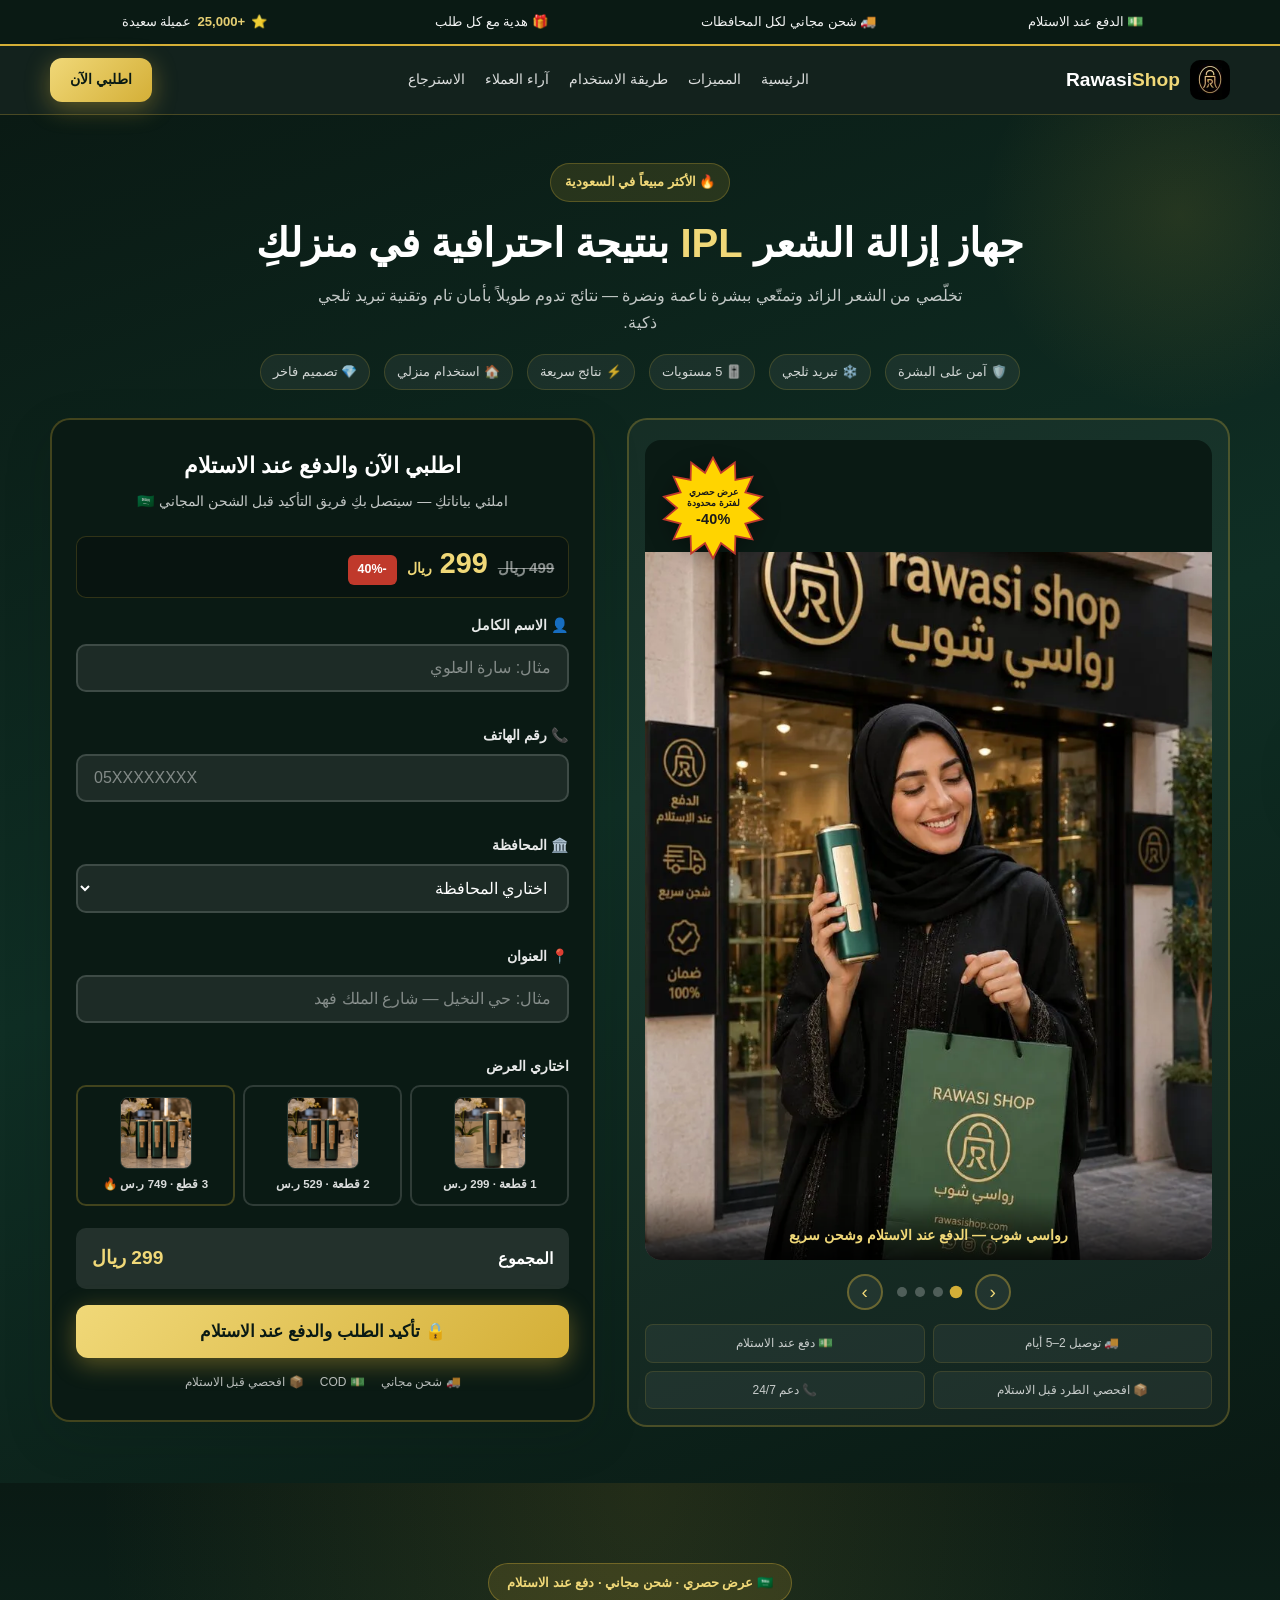
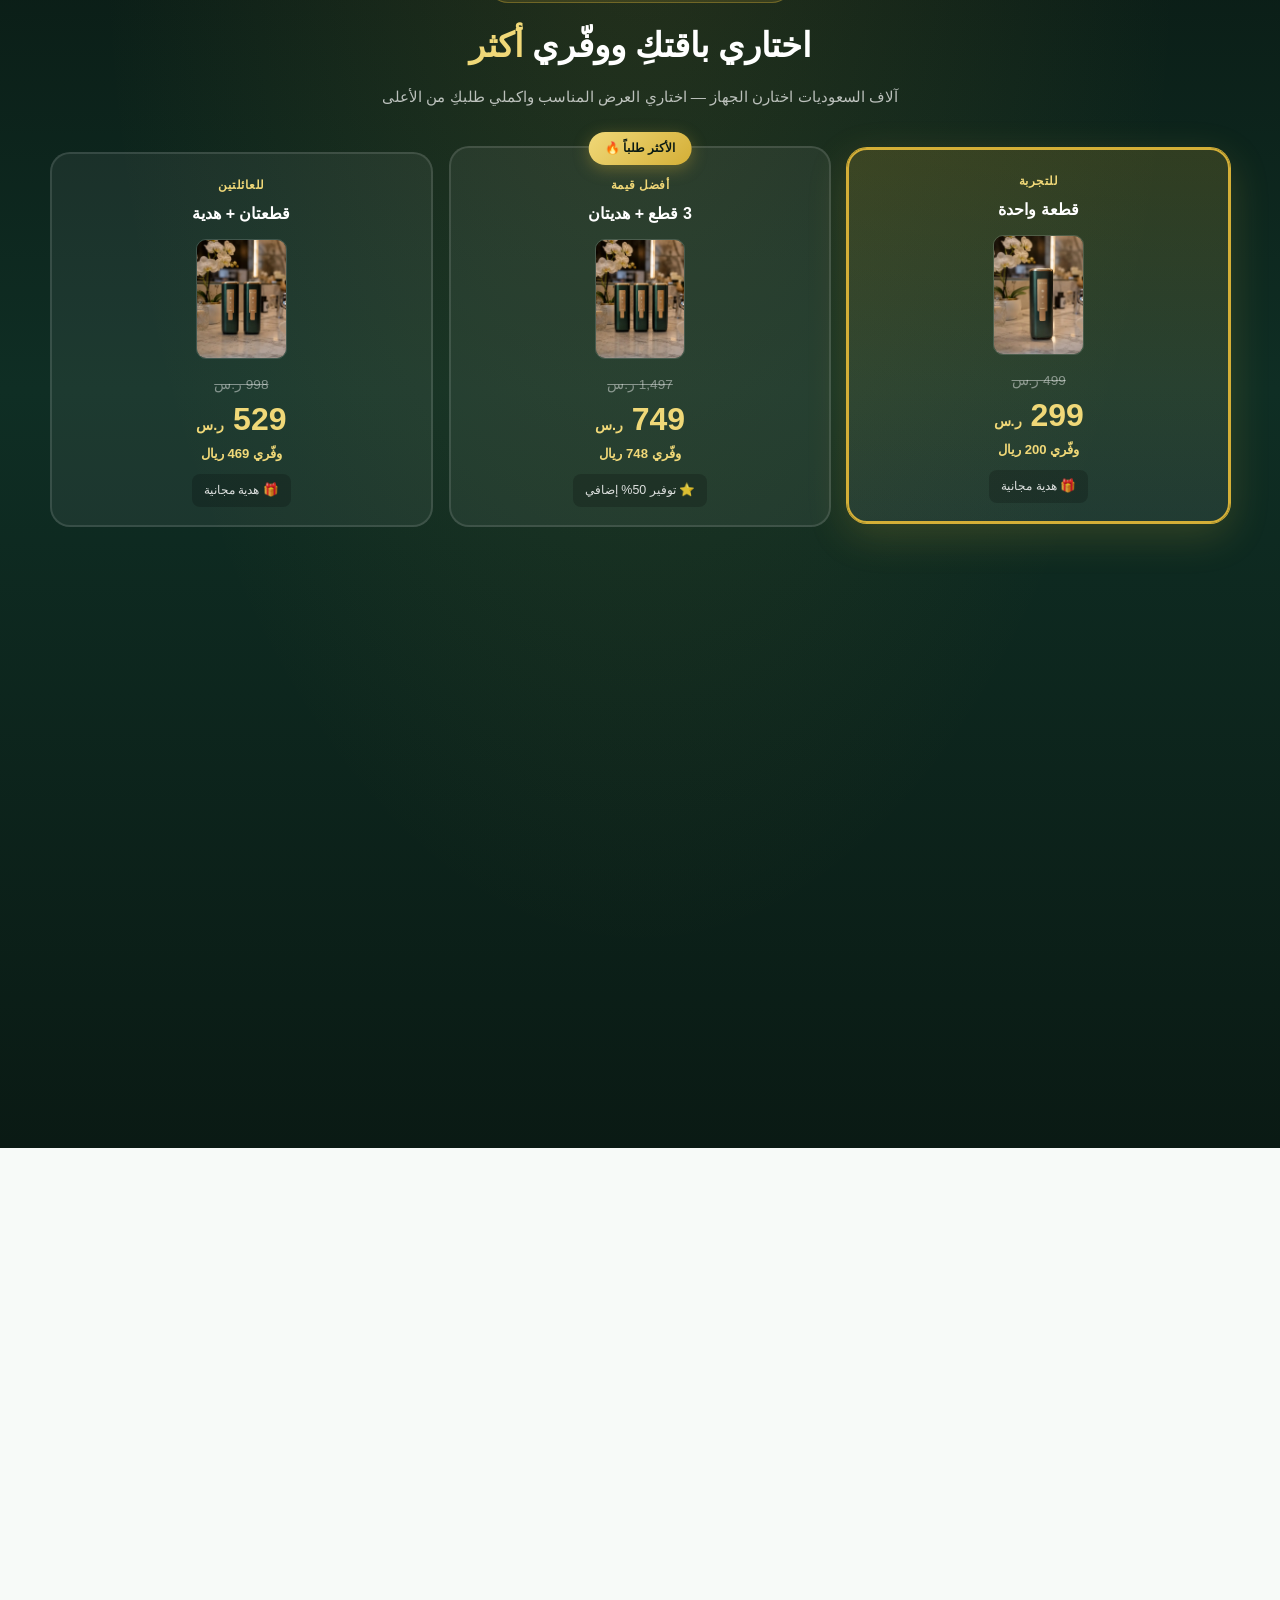
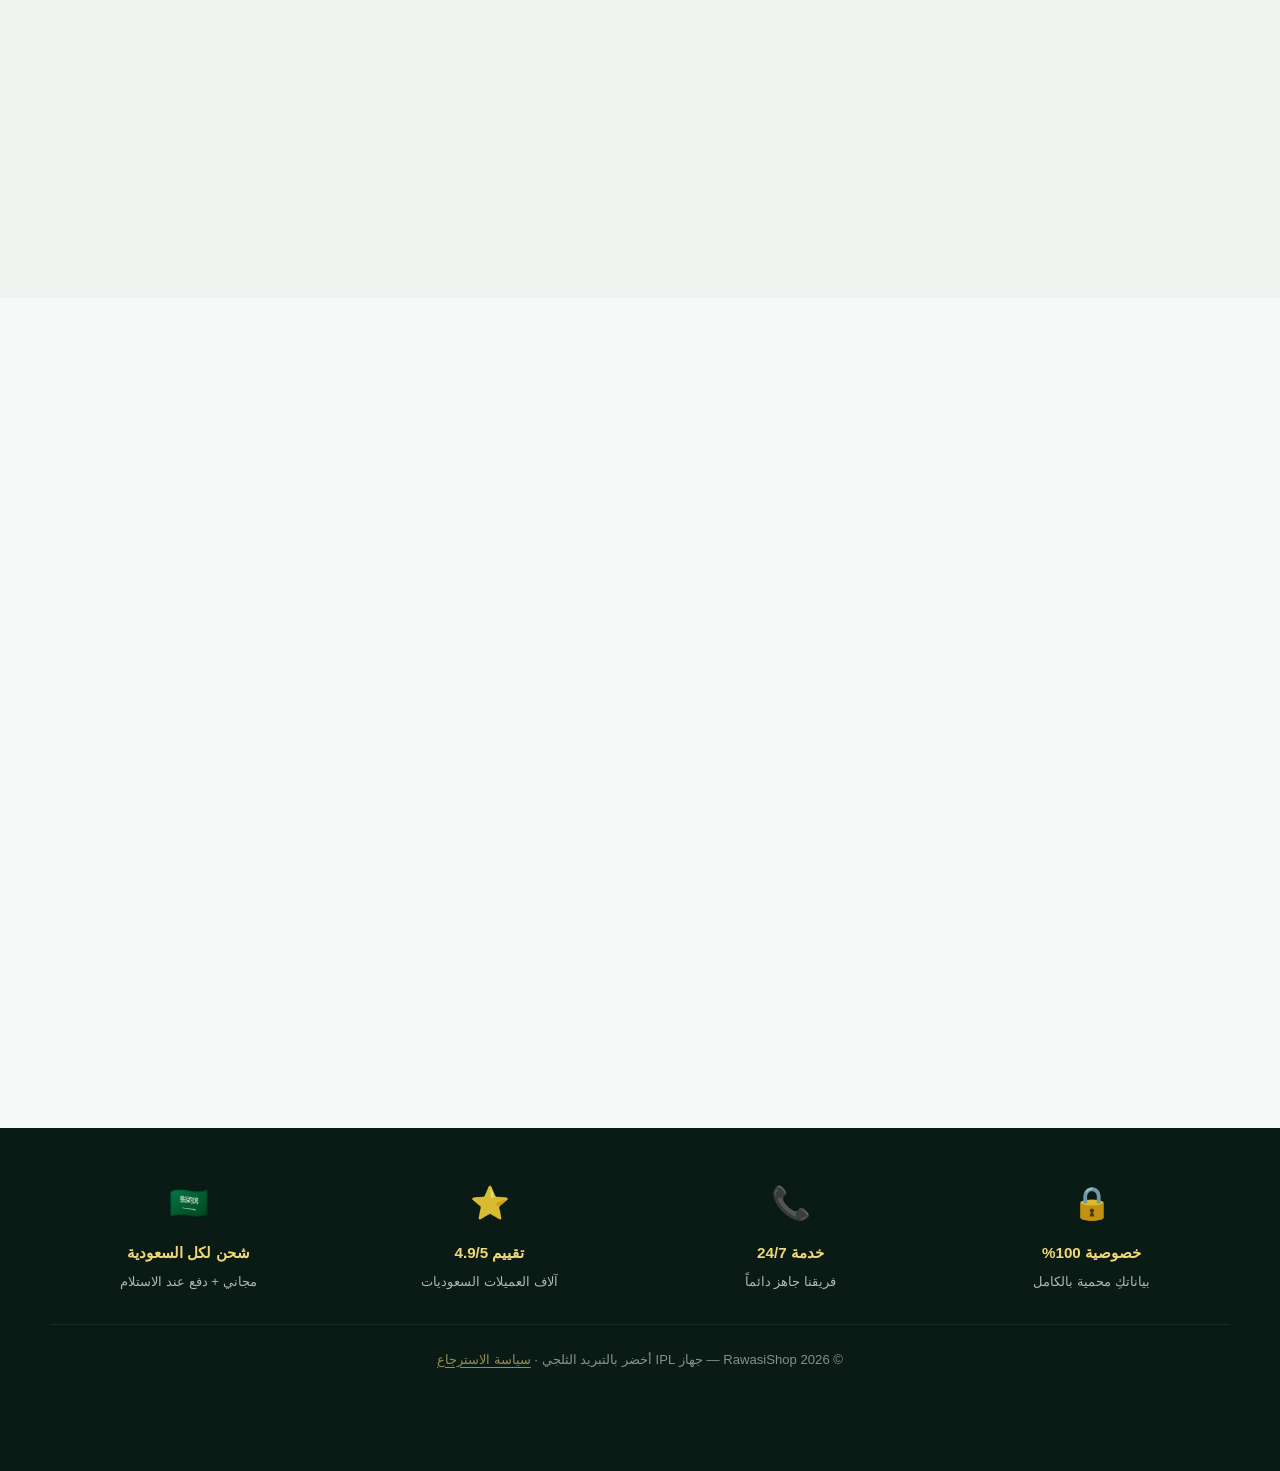
==== commit 8bc1c329: "Overlay promo starburst badge directly on slider images. Move seal inside the slider viewport so it " ====
--- a/index.html
+++ b/index.html
@@ -21,7 +21,7 @@
   <link rel="icon" type="image/svg+xml" href="favicon.svg" />
   <link rel="preload" href="css/landing.css?v=20260614perf" as="style" />
   <link rel="preload" href="assets/slider-store.webp?v=20260614perf" as="image" type="image/webp" fetchpriority="high" />
-  <link rel="stylesheet" href="css/landing.css?v=20260615seal" />
+  <link rel="stylesheet" href="css/landing.css?v=20260615seal2" />
   <script src="js/tiktok-pixel.js?v=20260605tt4"></script>
 
   <script type="application/ld+json">
@@ -97,6 +97,17 @@
           <!-- سلايدر صور المنتج -->
           <div class="hero-product-col">
             <div class="product-slider-viewport" dir="ltr">
+              <div class="promo-seal product-seal" role="img" aria-label="عرض حصري لفترة محدودة -40%">
+                <svg class="promo-seal-svg" viewBox="0 0 120 120" aria-hidden="true">
+                  <polygon class="promo-seal-outline" points="60.0,4.0 68.9,21.0 84.3,9.5 84.9,28.7 103.8,25.1 96.0,42.6 114.6,47.5 100.0,60.0 114.6,72.5 96.0,77.4 103.8,94.9 84.9,91.3 84.3,110.5 68.9,99.0 60.0,116.0 51.1,99.0 35.7,110.5 35.1,91.3 16.2,94.9 24.0,77.4 5.4,72.5 20.0,60.0 5.4,47.5 24.0,42.6 16.2,25.1 35.1,28.7 35.7,9.5 51.1,21.0" />
+                  <polygon class="promo-seal-fill" points="60.0,8.0 68.2,23.9 82.6,13.1 83.1,31.1 100.7,27.6 93.3,43.9 110.7,48.4 97.0,60.0 110.7,71.6 93.3,76.1 100.7,92.4 83.1,88.9 82.6,106.9 68.2,96.1 60.0,112.0 51.8,96.1 37.4,106.9 36.9,88.9 19.3,92.4 26.7,76.1 9.3,71.6 23.0,60.0 9.3,48.4 26.7,43.9 19.3,27.6 36.9,31.1 37.4,13.1 51.8,23.9" />
+                </svg>
+                <p class="promo-seal-text">
+                  <span>عرض حصري</span>
+                  <span>لفترة محدودة</span>
+                  <strong>-40%</strong>
+                </p>
+              </div>
               <div class="product-slider-track" id="productSliderTrack">
                 <div class="product-slide active">
                   <picture>
@@ -127,17 +138,6 @@
                   <span class="slide-caption">❄️ تبريد مزدوج — بلا ألم ولا تهيج</span>
                 </div>
               </div>
-            </div>
-            <div class="promo-seal product-seal" role="img" aria-label="عرض حصري لفترة محدودة -40%">
-              <svg class="promo-seal-svg" viewBox="0 0 120 120" aria-hidden="true">
-                <polygon class="promo-seal-outline" points="60.0,4.0 68.9,21.0 84.3,9.5 84.9,28.7 103.8,25.1 96.0,42.6 114.6,47.5 100.0,60.0 114.6,72.5 96.0,77.4 103.8,94.9 84.9,91.3 84.3,110.5 68.9,99.0 60.0,116.0 51.1,99.0 35.7,110.5 35.1,91.3 16.2,94.9 24.0,77.4 5.4,72.5 20.0,60.0 5.4,47.5 24.0,42.6 16.2,25.1 35.1,28.7 35.7,9.5 51.1,21.0" />
-                <polygon class="promo-seal-fill" points="60.0,8.0 68.2,23.9 82.6,13.1 83.1,31.1 100.7,27.6 93.3,43.9 110.7,48.4 97.0,60.0 110.7,71.6 93.3,76.1 100.7,92.4 83.1,88.9 82.6,106.9 68.2,96.1 60.0,112.0 51.8,96.1 37.4,106.9 36.9,88.9 19.3,92.4 26.7,76.1 9.3,71.6 23.0,60.0 9.3,48.4 26.7,43.9 19.3,27.6 36.9,31.1 37.4,13.1 51.8,23.9" />
-              </svg>
-              <p class="promo-seal-text">
-                <span>عرض حصري</span>
-                <span>لفترة محدودة</span>
-                <strong>-40%</strong>
-              </p>
             </div>
             <div class="slider-nav-row">
               <button type="button" class="slider-arrow" id="productPrev" aria-label="السابق">‹</button>
--- a/css/landing.css
+++ b/css/landing.css
@@ -185,7 +185,8 @@
   direction: rtl;
 }
 .product-seal {
-  position: absolute; top: 10px; left: 10px; z-index: 2;
+  position: absolute; top: 12px; left: 12px; z-index: 6;
+  pointer-events: none;
 }
 .promo-seal {
   position: relative;
--- a/css/landing.css
+++ b/css/landing.css
@@ -185,7 +185,8 @@
   direction: rtl;
 }
 .product-seal {
-  position: absolute; top: 10px; left: 10px; z-index: 2;
+  position: absolute; top: 12px; left: 12px; z-index: 6;
+  pointer-events: none;
 }
 .promo-seal {
   position: relative;
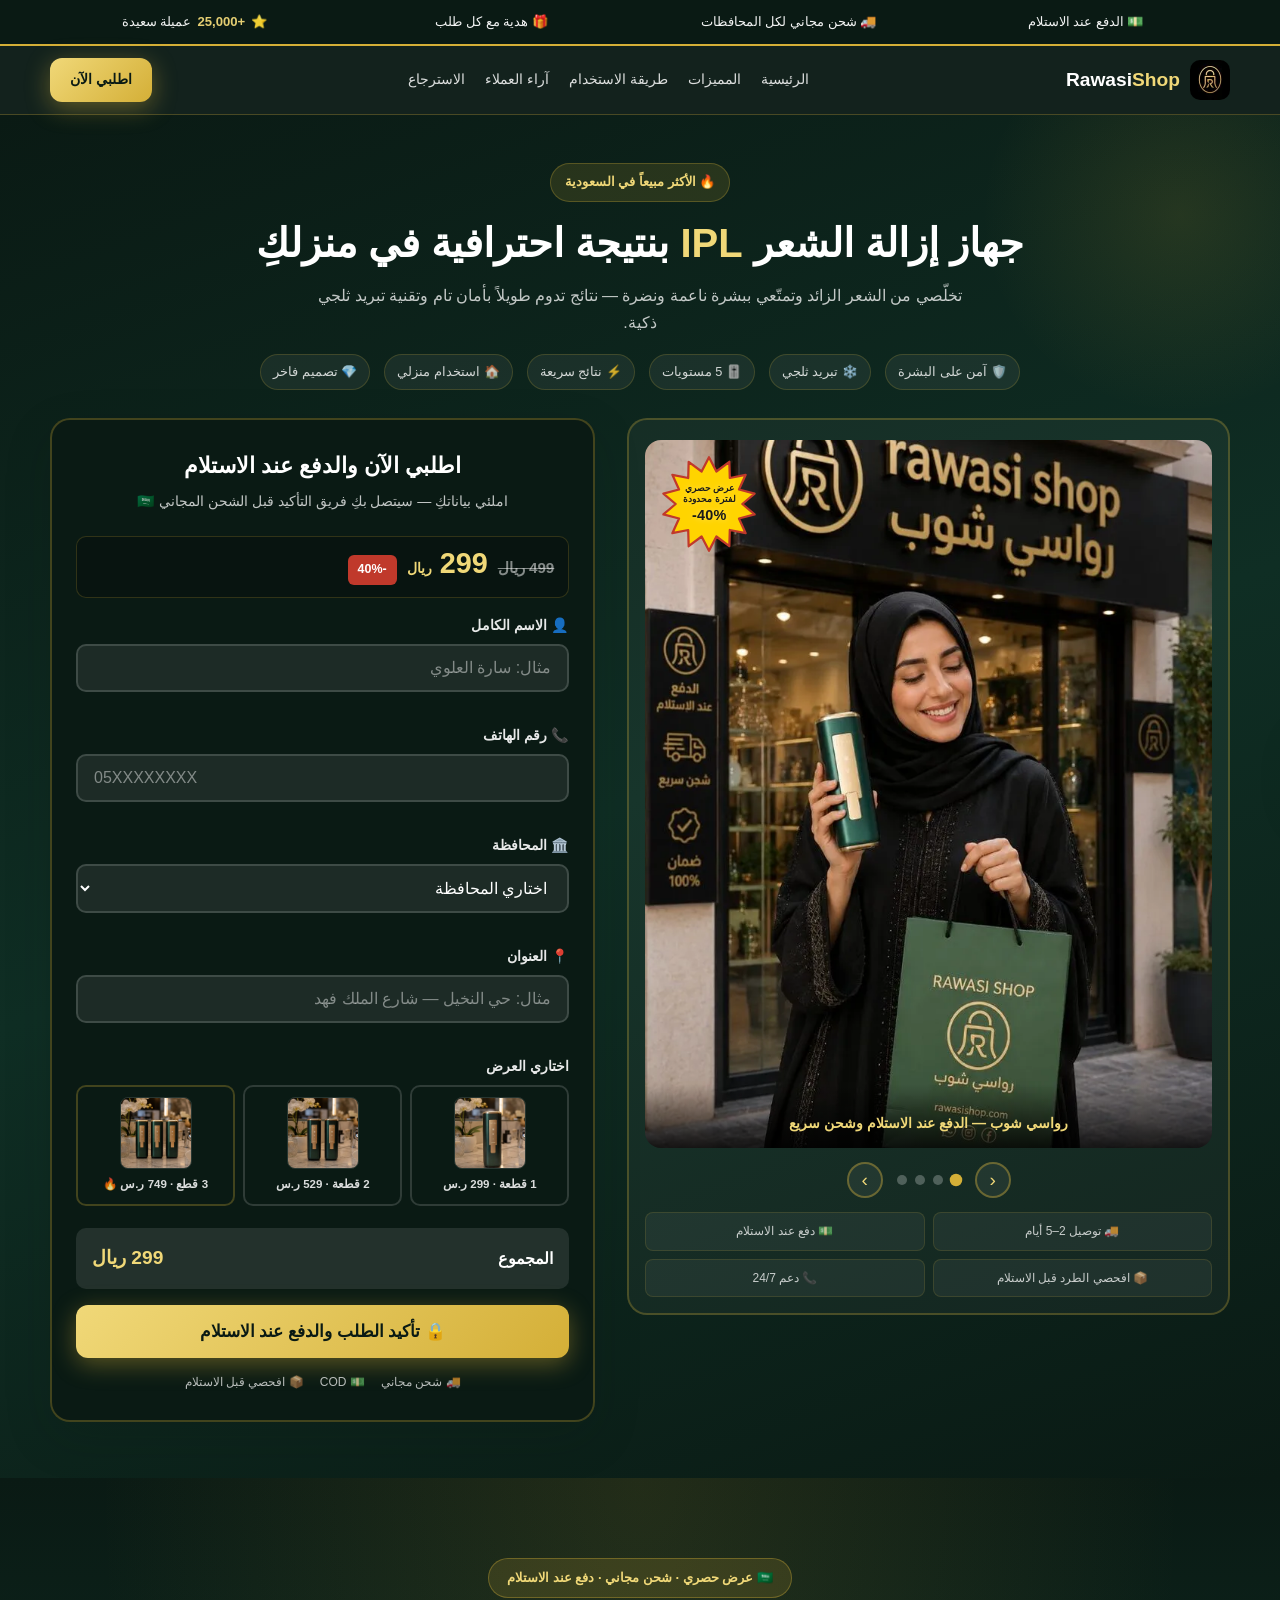
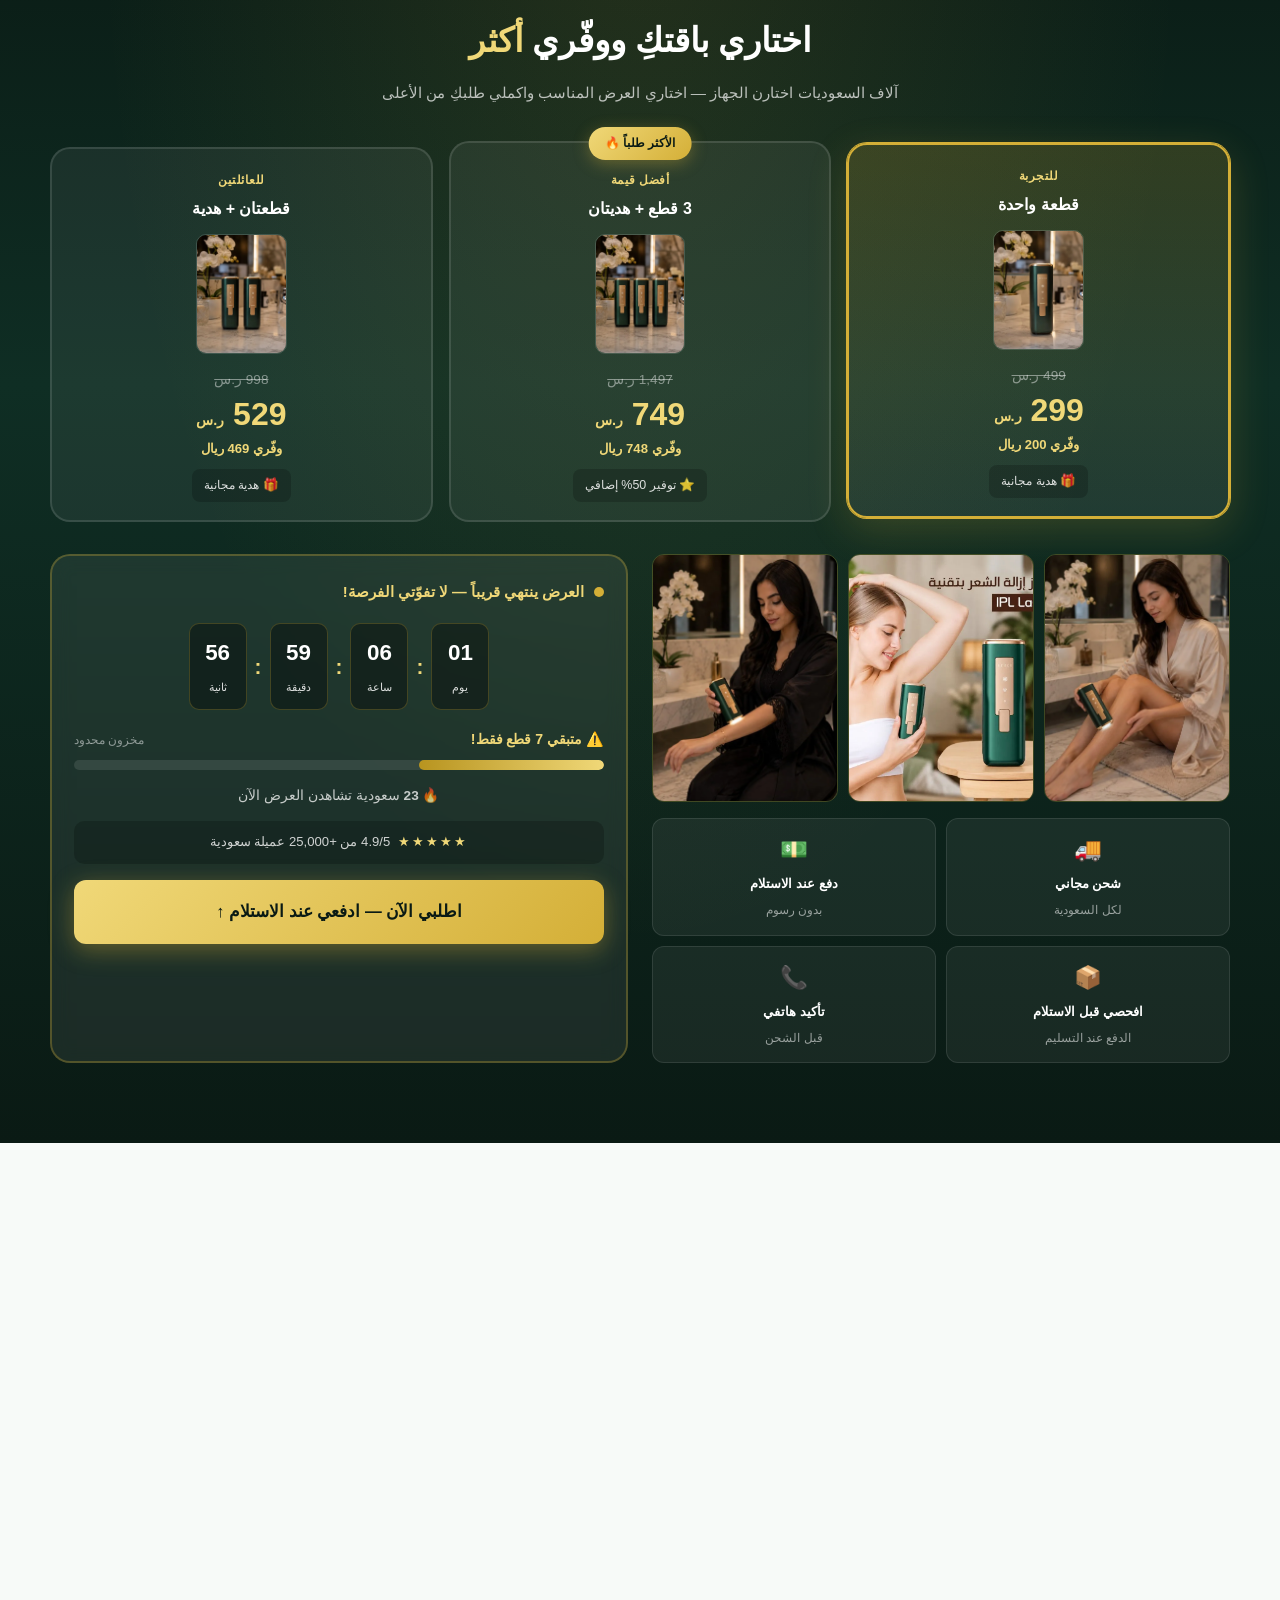
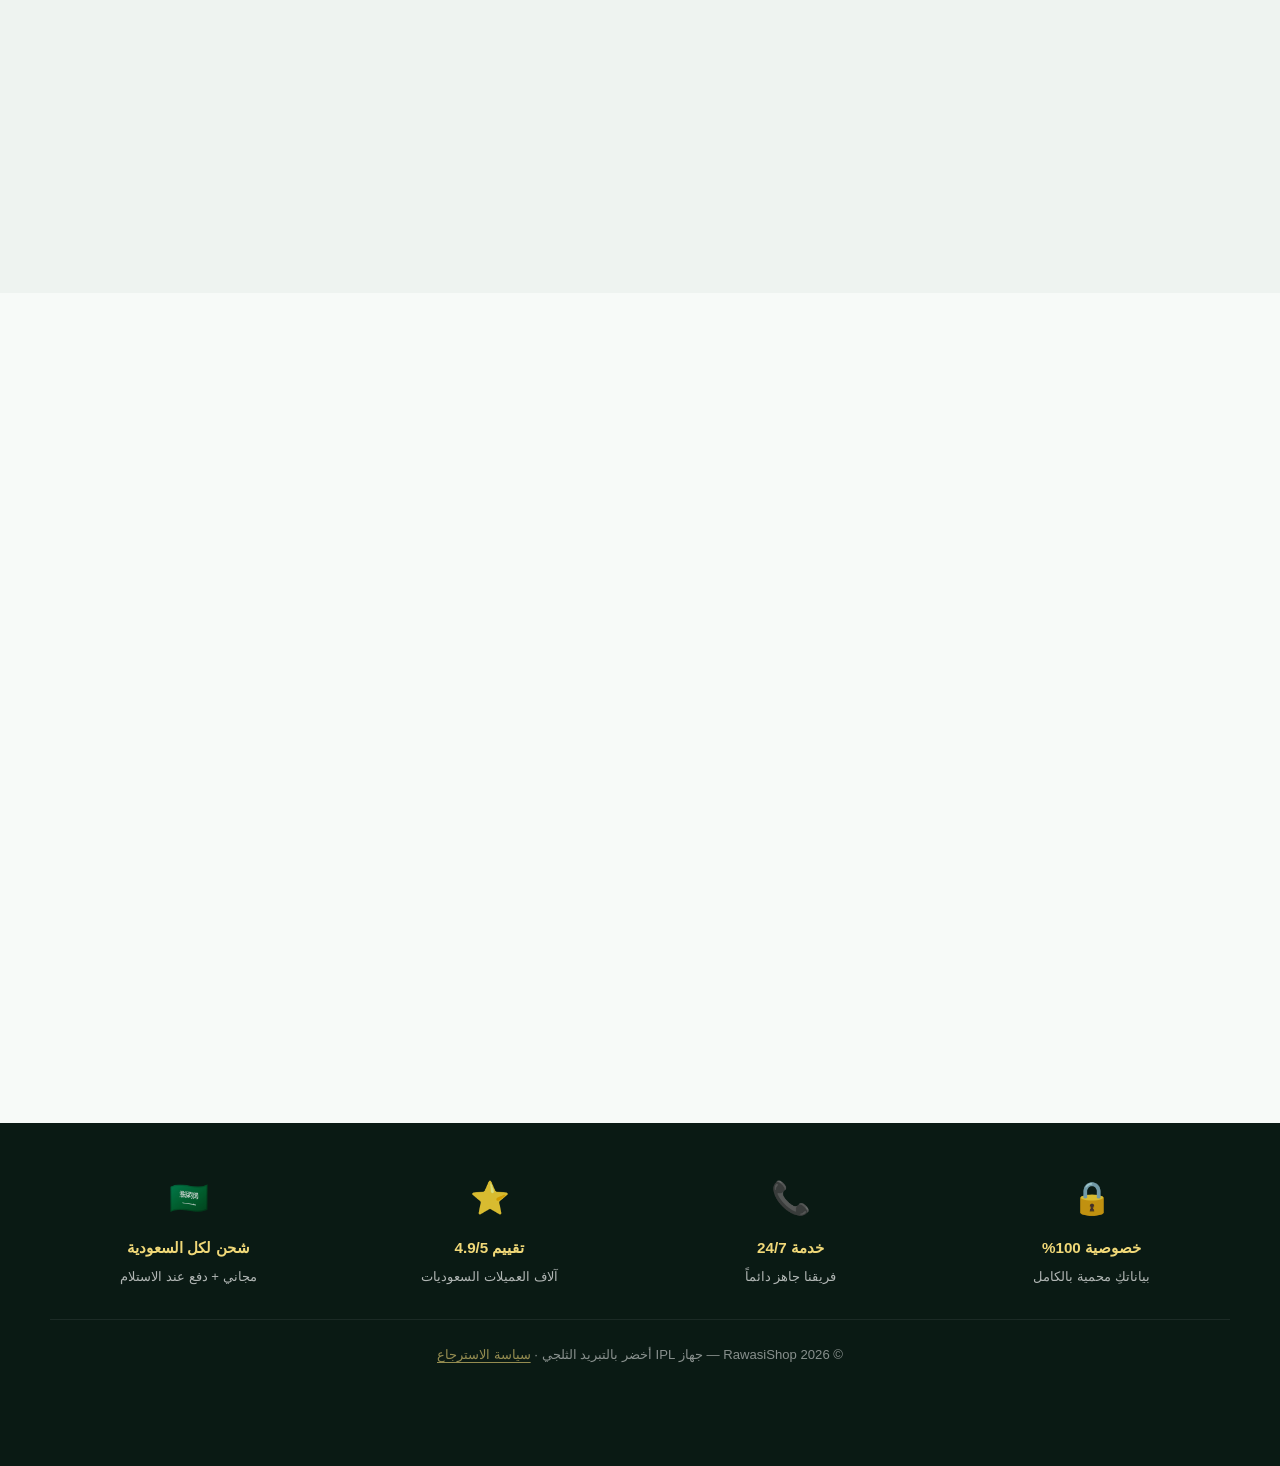
==== commit 8db4c40f: "Remove promo seal box background and layer it over slider images. Use transparent viewport, single S" ====
--- a/index.html
+++ b/index.html
@@ -21,7 +21,7 @@
   <link rel="icon" type="image/svg+xml" href="favicon.svg" />
   <link rel="preload" href="css/landing.css?v=20260614perf" as="style" />
   <link rel="preload" href="assets/slider-store.webp?v=20260614perf" as="image" type="image/webp" fetchpriority="high" />
-  <link rel="stylesheet" href="css/landing.css?v=20260615seal2" />
+  <link rel="stylesheet" href="css/landing.css?v=20260615seal3" />
   <script src="js/tiktok-pixel.js?v=20260605tt4"></script>
 
   <script type="application/ld+json">
@@ -97,17 +97,6 @@
           <!-- سلايدر صور المنتج -->
           <div class="hero-product-col">
             <div class="product-slider-viewport" dir="ltr">
-              <div class="promo-seal product-seal" role="img" aria-label="عرض حصري لفترة محدودة -40%">
-                <svg class="promo-seal-svg" viewBox="0 0 120 120" aria-hidden="true">
-                  <polygon class="promo-seal-outline" points="60.0,4.0 68.9,21.0 84.3,9.5 84.9,28.7 103.8,25.1 96.0,42.6 114.6,47.5 100.0,60.0 114.6,72.5 96.0,77.4 103.8,94.9 84.9,91.3 84.3,110.5 68.9,99.0 60.0,116.0 51.1,99.0 35.7,110.5 35.1,91.3 16.2,94.9 24.0,77.4 5.4,72.5 20.0,60.0 5.4,47.5 24.0,42.6 16.2,25.1 35.1,28.7 35.7,9.5 51.1,21.0" />
-                  <polygon class="promo-seal-fill" points="60.0,8.0 68.2,23.9 82.6,13.1 83.1,31.1 100.7,27.6 93.3,43.9 110.7,48.4 97.0,60.0 110.7,71.6 93.3,76.1 100.7,92.4 83.1,88.9 82.6,106.9 68.2,96.1 60.0,112.0 51.8,96.1 37.4,106.9 36.9,88.9 19.3,92.4 26.7,76.1 9.3,71.6 23.0,60.0 9.3,48.4 26.7,43.9 19.3,27.6 36.9,31.1 37.4,13.1 51.8,23.9" />
-                </svg>
-                <p class="promo-seal-text">
-                  <span>عرض حصري</span>
-                  <span>لفترة محدودة</span>
-                  <strong>-40%</strong>
-                </p>
-              </div>
               <div class="product-slider-track" id="productSliderTrack">
                 <div class="product-slide active">
                   <picture>
@@ -137,6 +126,16 @@
                   </picture>
                   <span class="slide-caption">❄️ تبريد مزدوج — بلا ألم ولا تهيج</span>
                 </div>
+              </div>
+              <div class="promo-seal" role="img" aria-label="عرض حصري لفترة محدودة -40%">
+                <svg class="promo-seal-svg" viewBox="0 0 120 120" aria-hidden="true">
+                  <polygon class="promo-seal-shape" points="60.0,8.0 68.2,23.9 82.6,13.1 83.1,31.1 100.7,27.6 93.3,43.9 110.7,48.4 97.0,60.0 110.7,71.6 93.3,76.1 100.7,92.4 83.1,88.9 82.6,106.9 68.2,96.1 60.0,112.0 51.8,96.1 37.4,106.9 36.9,88.9 19.3,92.4 26.7,76.1 9.3,71.6 23.0,60.0 9.3,48.4 26.7,43.9 19.3,27.6 36.9,31.1 37.4,13.1 51.8,23.9" />
+                </svg>
+                <p class="promo-seal-text">
+                  <span>عرض حصري</span>
+                  <span>لفترة محدودة</span>
+                  <strong>-40%</strong>
+                </p>
               </div>
             </div>
             <div class="slider-nav-row">
--- a/css/landing.css
+++ b/css/landing.css
@@ -151,11 +151,12 @@
   width: 100%;
   overflow: hidden;
   border-radius: 16px;
-  background: var(--green);
+  background: transparent;
 }
 .product-slider-track {
   position: relative;
   width: 100%;
+  z-index: 1;
 }
 .product-slide {
   display: none;
@@ -184,29 +185,48 @@
   text-align: center;
   direction: rtl;
 }
-.product-seal {
-  position: absolute; top: 12px; left: 12px; z-index: 6;
+.product-seal,
+.promo-seal {
+  position: absolute;
+  top: 10px;
+  left: 10px;
+  z-index: 8;
+  width: 108px;
+  height: 108px;
+  display: flex;
+  align-items: center;
+  justify-content: center;
+  background: none;
+  border: none;
+  box-shadow: none;
   pointer-events: none;
-}
-.promo-seal {
+  animation: pulse-seal 3s ease-in-out infinite;
+}
+.promo-seal-svg {
+  position: absolute;
+  inset: 0;
+  width: 100%;
+  height: 100%;
+  overflow: visible;
+}
+.promo-seal-shape {
+  fill: #ffd400;
+  stroke: #c0392b;
+  stroke-width: 2.5;
+  stroke-linejoin: round;
+}
+.promo-seal-text {
   position: relative;
-  width: 112px; height: 112px;
-  display: flex; align-items: center; justify-content: center;
-  animation: pulse-seal 3s ease-in-out infinite;
-  filter: drop-shadow(0 4px 10px rgba(0,0,0,0.35));
-}
-.promo-seal-svg {
-  position: absolute; inset: 0;
-  width: 100%; height: 100%;
-}
-.promo-seal-outline { fill: #c0392b; }
-.promo-seal-fill { fill: #ffd400; }
-.promo-seal-text {
-  position: relative; z-index: 1;
-  margin: 0; padding: 0 10px;
+  z-index: 1;
+  margin: 0;
+  padding: 0 8px;
   text-align: center;
-  font-size: 0.58rem; font-weight: 900;
-  color: #1a1a1a; line-height: 1.2;
+  font-size: 0.56rem;
+  font-weight: 900;
+  color: #1a1a1a;
+  line-height: 1.2;
+  background: none;
+  text-shadow: 0 0 6px rgba(255, 255, 255, 0.35);
 }
 .promo-seal-text span { display: block; }
 .promo-seal-text strong {
--- a/css/landing.css
+++ b/css/landing.css
@@ -151,11 +151,12 @@
   width: 100%;
   overflow: hidden;
   border-radius: 16px;
-  background: var(--green);
+  background: transparent;
 }
 .product-slider-track {
   position: relative;
   width: 100%;
+  z-index: 1;
 }
 .product-slide {
   display: none;
@@ -184,29 +185,48 @@
   text-align: center;
   direction: rtl;
 }
-.product-seal {
-  position: absolute; top: 12px; left: 12px; z-index: 6;
+.product-seal,
+.promo-seal {
+  position: absolute;
+  top: 10px;
+  left: 10px;
+  z-index: 8;
+  width: 108px;
+  height: 108px;
+  display: flex;
+  align-items: center;
+  justify-content: center;
+  background: none;
+  border: none;
+  box-shadow: none;
   pointer-events: none;
-}
-.promo-seal {
+  animation: pulse-seal 3s ease-in-out infinite;
+}
+.promo-seal-svg {
+  position: absolute;
+  inset: 0;
+  width: 100%;
+  height: 100%;
+  overflow: visible;
+}
+.promo-seal-shape {
+  fill: #ffd400;
+  stroke: #c0392b;
+  stroke-width: 2.5;
+  stroke-linejoin: round;
+}
+.promo-seal-text {
   position: relative;
-  width: 112px; height: 112px;
-  display: flex; align-items: center; justify-content: center;
-  animation: pulse-seal 3s ease-in-out infinite;
-  filter: drop-shadow(0 4px 10px rgba(0,0,0,0.35));
-}
-.promo-seal-svg {
-  position: absolute; inset: 0;
-  width: 100%; height: 100%;
-}
-.promo-seal-outline { fill: #c0392b; }
-.promo-seal-fill { fill: #ffd400; }
-.promo-seal-text {
-  position: relative; z-index: 1;
-  margin: 0; padding: 0 10px;
+  z-index: 1;
+  margin: 0;
+  padding: 0 8px;
   text-align: center;
-  font-size: 0.58rem; font-weight: 900;
-  color: #1a1a1a; line-height: 1.2;
+  font-size: 0.56rem;
+  font-weight: 900;
+  color: #1a1a1a;
+  line-height: 1.2;
+  background: none;
+  text-shadow: 0 0 6px rgba(255, 255, 255, 0.35);
 }
 .promo-seal-text span { display: block; }
 .promo-seal-text strong {
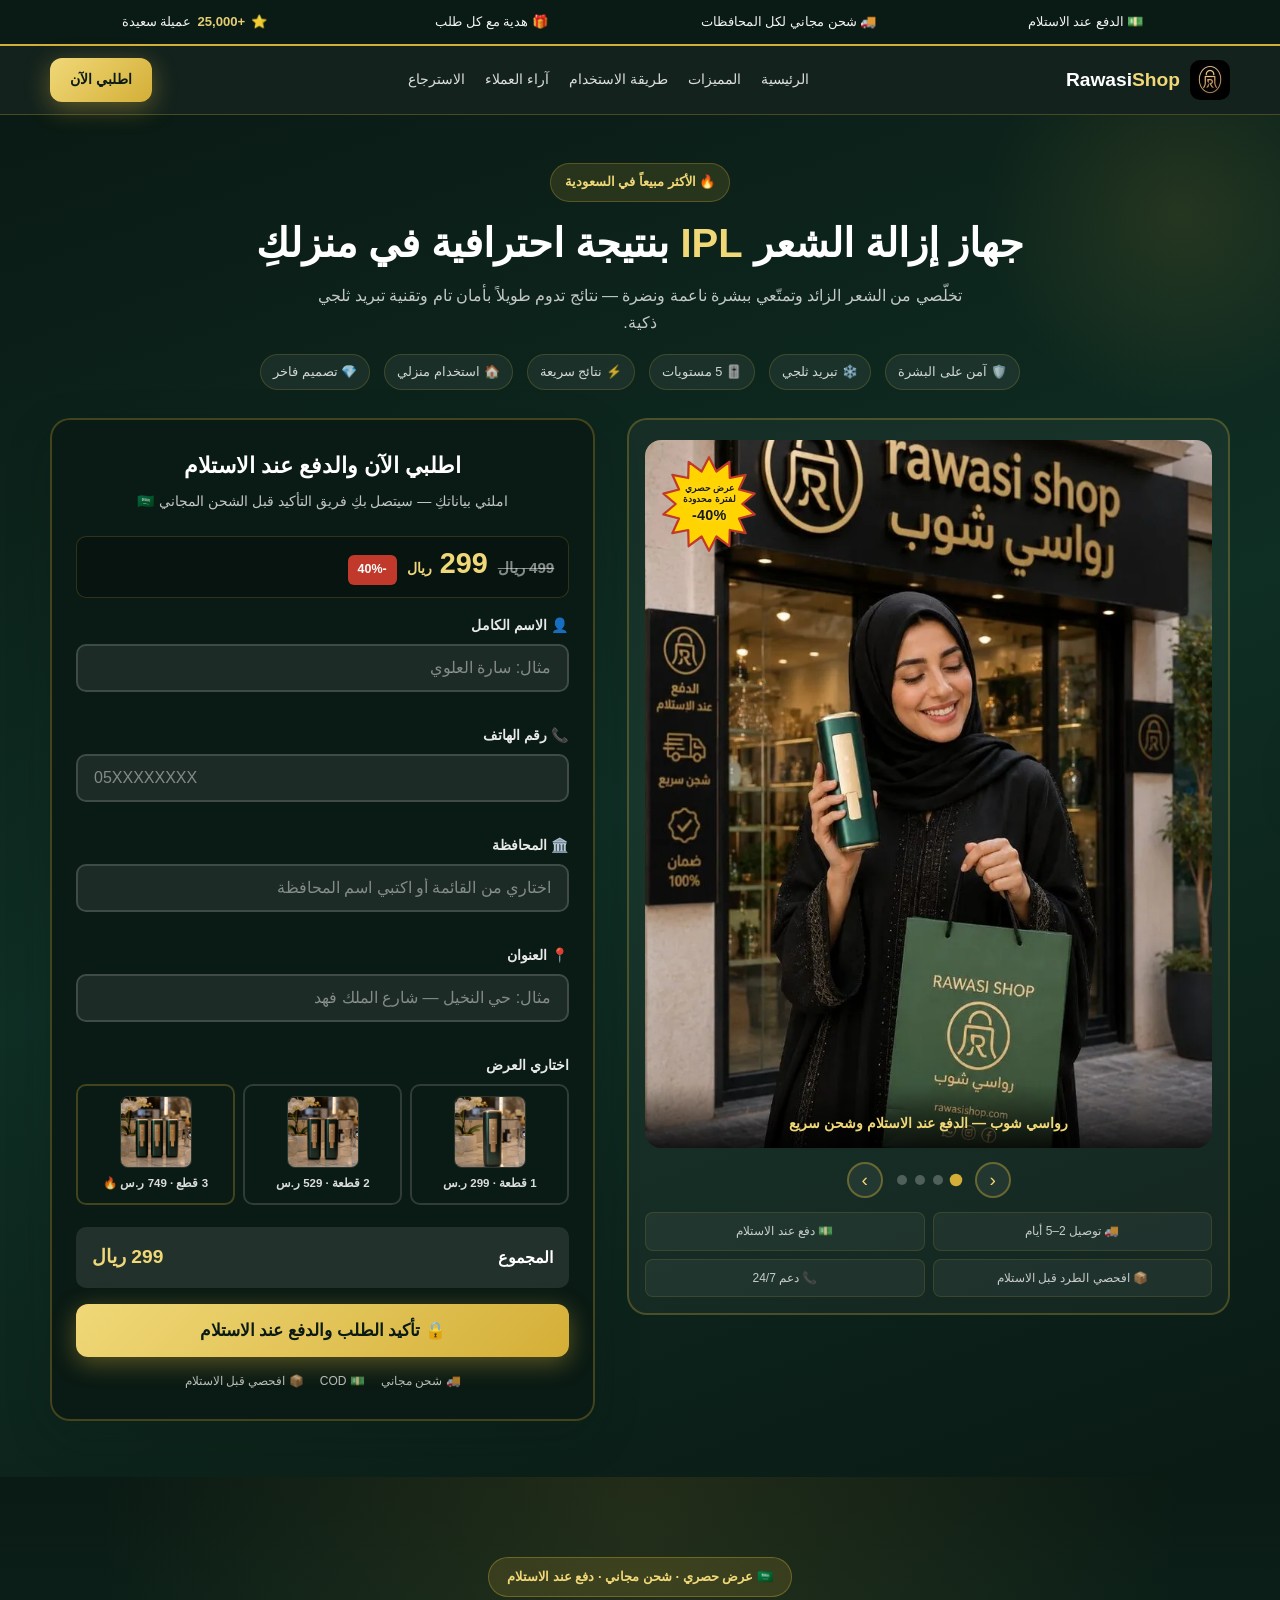
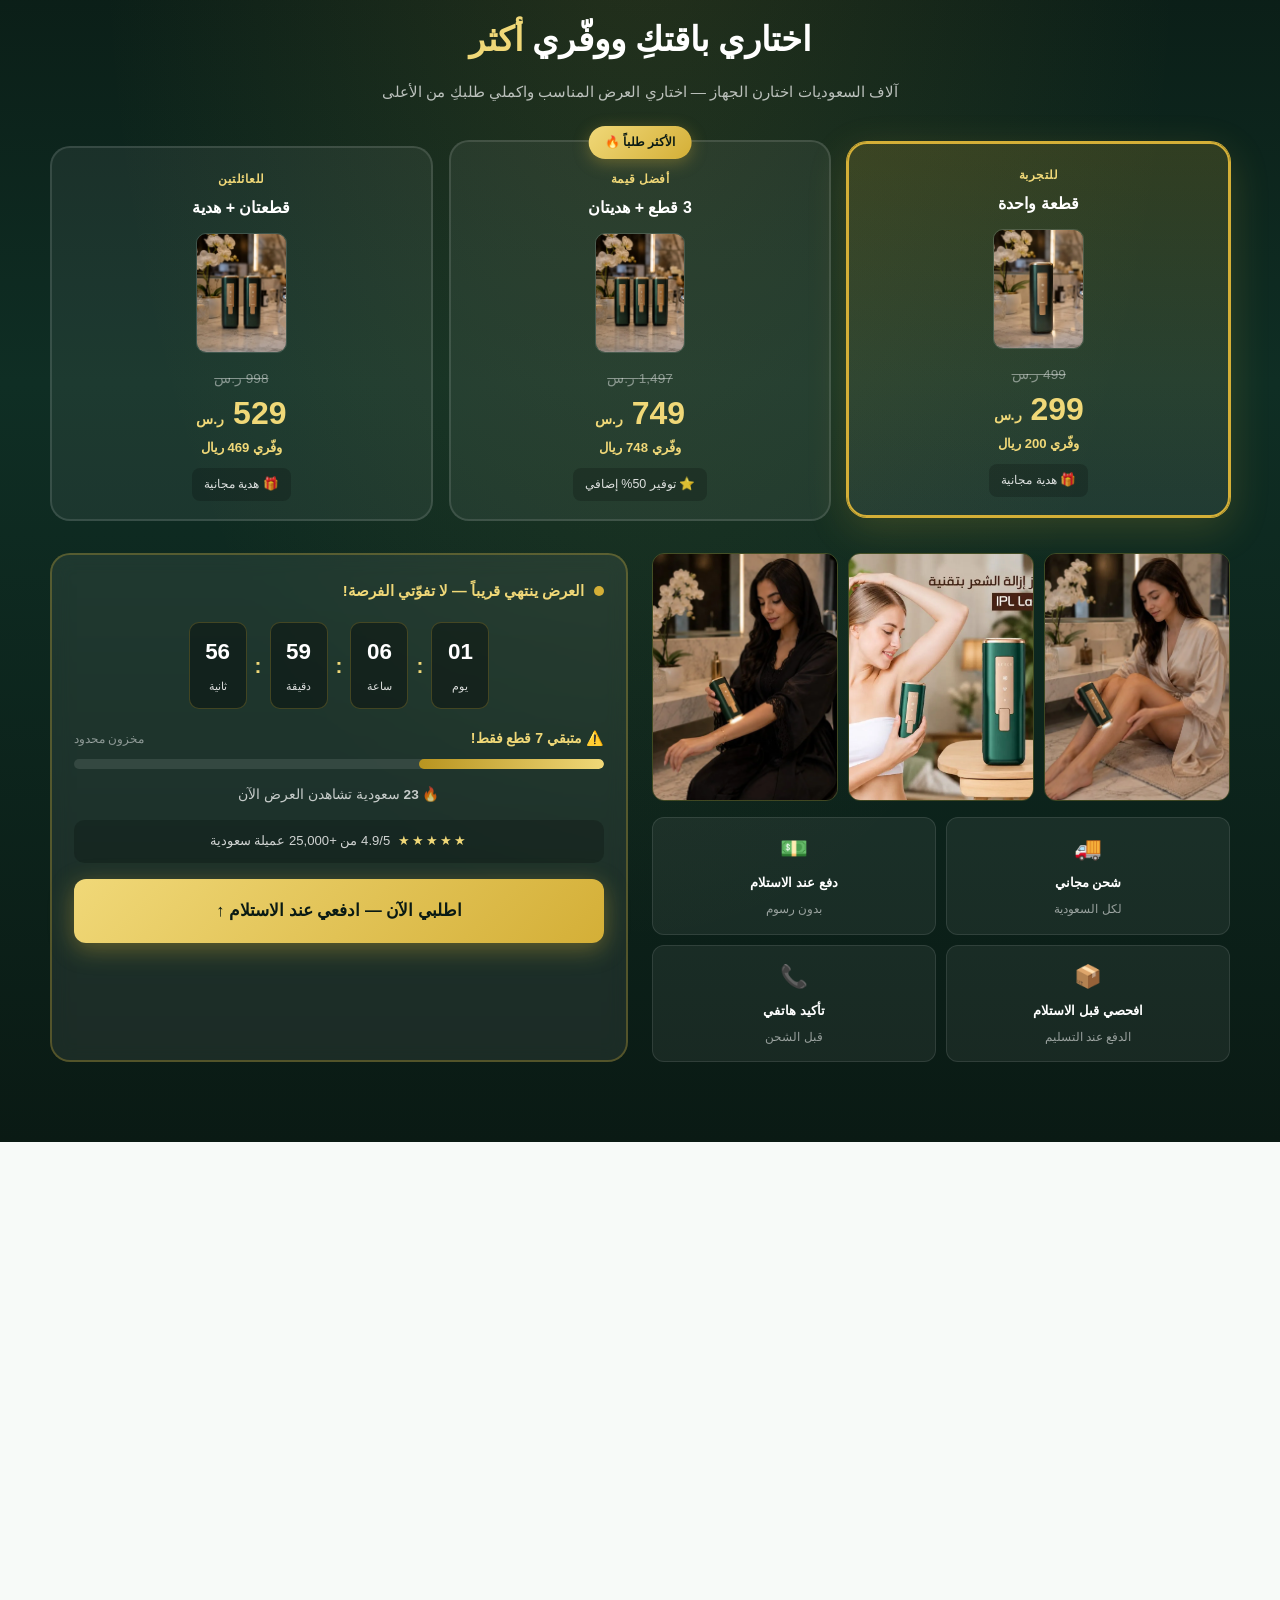
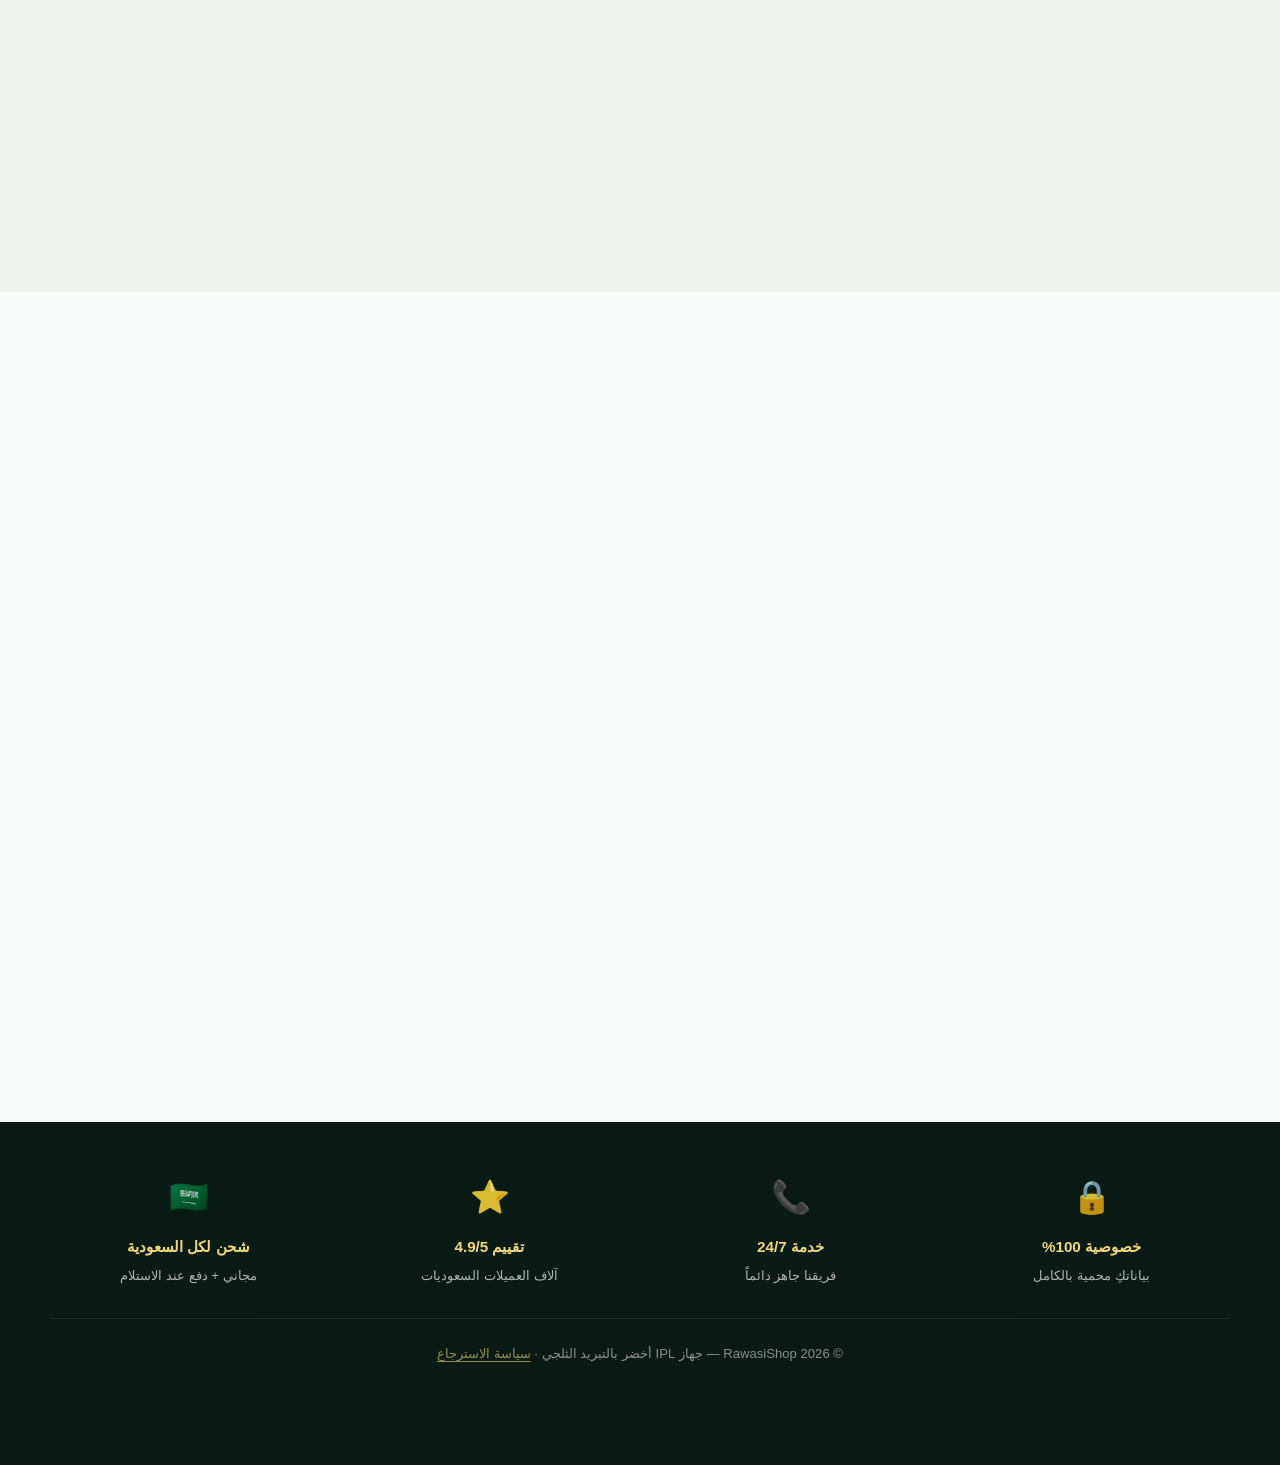
==== commit 2811db81: "Allow governorate field typing when the preset list does not match. Switch from select to input with" ====
--- a/index.html
+++ b/index.html
@@ -21,7 +21,7 @@
   <link rel="icon" type="image/svg+xml" href="favicon.svg" />
   <link rel="preload" href="css/landing.css?v=20260614perf" as="style" />
   <link rel="preload" href="assets/slider-store.webp?v=20260614perf" as="image" type="image/webp" fetchpriority="high" />
-  <link rel="stylesheet" href="css/landing.css?v=20260615seal3" />
+  <link rel="stylesheet" href="css/landing.css?v=20260615mobile" />
   <script src="js/tiktok-pixel.js?v=20260605tt4"></script>
 
   <script type="application/ld+json">
@@ -180,22 +180,22 @@
               </div>
               <div class="field">
                 <label for="city">🏛️ المحافظة</label>
-                <select id="city" name="city" required>
-                  <option value="" disabled selected>اختاري المحافظة</option>
-                  <option value="المنطقة الشرقية">المنطقة الشرقية</option>
-                  <option value="منطقة الباحة">منطقة الباحة</option>
-                  <option value="منطقة الجوف">منطقة الجوف</option>
-                  <option value="منطقة الحدود الشمالية">منطقة الحدود الشمالية</option>
-                  <option value="منطقة الرياض">منطقة الرياض</option>
-                  <option value="منطقة القصيم">منطقة القصيم</option>
-                  <option value="منطقة المدينة المنورة">منطقة المدينة المنورة</option>
-                  <option value="منطقة تبوك">منطقة تبوك</option>
-                  <option value="منطقة جازان">منطقة جازان</option>
-                  <option value="منطقة حائل">منطقة حائل</option>
-                  <option value="منطقة عسير">منطقة عسير</option>
-                  <option value="منطقة مكة المكرمة">منطقة مكة المكرمة</option>
-                  <option value="منطقة نجران">منطقة نجران</option>
-                </select>
+                <input type="text" id="city" name="city" list="governorateList" placeholder="اختاري من القائمة أو اكتبي اسم المحافظة" required autocomplete="off" />
+                <datalist id="governorateList">
+                  <option value="المنطقة الشرقية"></option>
+                  <option value="منطقة الباحة"></option>
+                  <option value="منطقة الجوف"></option>
+                  <option value="منطقة الحدود الشمالية"></option>
+                  <option value="منطقة الرياض"></option>
+                  <option value="منطقة القصيم"></option>
+                  <option value="منطقة المدينة المنورة"></option>
+                  <option value="منطقة تبوك"></option>
+                  <option value="منطقة جازان"></option>
+                  <option value="منطقة حائل"></option>
+                  <option value="منطقة عسير"></option>
+                  <option value="منطقة مكة المكرمة"></option>
+                  <option value="منطقة نجران"></option>
+                </datalist>
                 <span class="err" data-for="city"></span>
               </div>
               <div class="field">
@@ -204,7 +204,7 @@
                 <span class="err" data-for="address"></span>
               </div>
 
-              <div class="field">
+              <div class="field offer-picker-desktop">
                 <label>اختاري العرض</label>
                 <div class="bundles-compact" id="bundles">
                         <label class="bundle-compact">
@@ -613,7 +613,7 @@
     <a href="#fullname" class="btn btn-gold">اطلبي الآن</a>
   </div>
 
-  <a href="https://wa.me/212633405061?text=مرحباً، أرغب بالاستفسار عن جهاز IPL" class="whatsapp-float" id="waFloat" target="_blank" rel="noopener" aria-label="تواصلي عبر واتساب">
+  <a href="#fullname" class="whatsapp-float" id="waFloat" aria-label="انتقلي لنموذج الطلب">
     <svg viewBox="0 0 32 32" width="30" height="30" aria-hidden="true" fill="currentColor" xmlns="http://www.w3.org/2000/svg">
       <path d="M16 .5C7.4.5.5 7.4.5 16c0 2.8.7 5.4 2 7.7L.5 31.5l8-2c2.2 1.2 4.8 1.9 7.5 1.9 8.6 0 15.5-6.9 15.5-15.5S24.6.5 16 .5zm0 28.2c-2.5 0-4.8-.7-6.8-1.8l-.5-.3-4.7 1.2 1.3-4.6-.3-.5c-1.3-2-2-4.4-2-6.9C2.3 8.4 8.4 2.3 16 2.3S29.7 8.4 29.7 16 23.6 28.7 16 28.7zm8.4-9.6c-.5-.2-2.7-1.3-3.1-1.5s-.7-.2-1 .2-1.1 1.5-1.4 1.7-.5.3-1 .1c-.5-.2-1.9-.7-3.7-2.3-1.4-1.2-2.3-2.7-2.5-3.2s0-.7.2-1c.2-.2.5-.5.7-.8.2-.3.3-.5.5-.8.1-.3.1-.6 0-.8-.1-.2-1-2.4-1.4-3.3-.4-.9-.7-.7-1-.7h-.8c-.3 0-.8.1-1.2.6s-1.6 1.5-1.6 3.8 1.6 4.4 1.9 4.7c.2.3 3.2 4.9 7.8 6.8 1.1.5 1.9.7 2.6.9 1.1.3 2 .3 2.8.2.9-.1 2.7-1.1 3-2.1.4-1 .4-1.9.3-2.1-.1-.2-.4-.3-.9-.5z"/>
     </svg>
@@ -629,7 +629,7 @@
 
   <script src="js/taager-config.js?v=20260614perf" defer></script>
   <script src="js/snapchat-pixel.js?v=20260614perf" defer></script>
-  <script src="js/main.js?v=20260605tt4" defer></script>
+  <script src="js/main.js?v=20260615gov" defer></script>
   <script src="js/landing.js?v=20260614perf" defer></script>
   <script src="js/load-pixels.js?v=20260614perf" defer></script>
 </body>
--- a/css/landing.css
+++ b/css/landing.css
@@ -258,6 +258,11 @@
 }
 .bundles-compact {
   display: grid; grid-template-columns: repeat(3, 1fr); gap: 8px;
+}
+
+/* اختيار العرض في النموذج — مخفي على الهاتف، يبقى في التابلت والكمبيوتر */
+@media (max-width: 767px) {
+  .offer-picker-desktop { display: none; }
 }
 .bundle-compact { cursor: pointer; }
 .bundle-compact input { position: absolute; opacity: 0; pointer-events: none; }
--- a/css/landing.css
+++ b/css/landing.css
@@ -258,6 +258,11 @@
 }
 .bundles-compact {
   display: grid; grid-template-columns: repeat(3, 1fr); gap: 8px;
+}
+
+/* اختيار العرض في النموذج — مخفي على الهاتف، يبقى في التابلت والكمبيوتر */
+@media (max-width: 767px) {
+  .offer-picker-desktop { display: none; }
 }
 .bundle-compact { cursor: pointer; }
 .bundle-compact input { position: absolute; opacity: 0; pointer-events: none; }
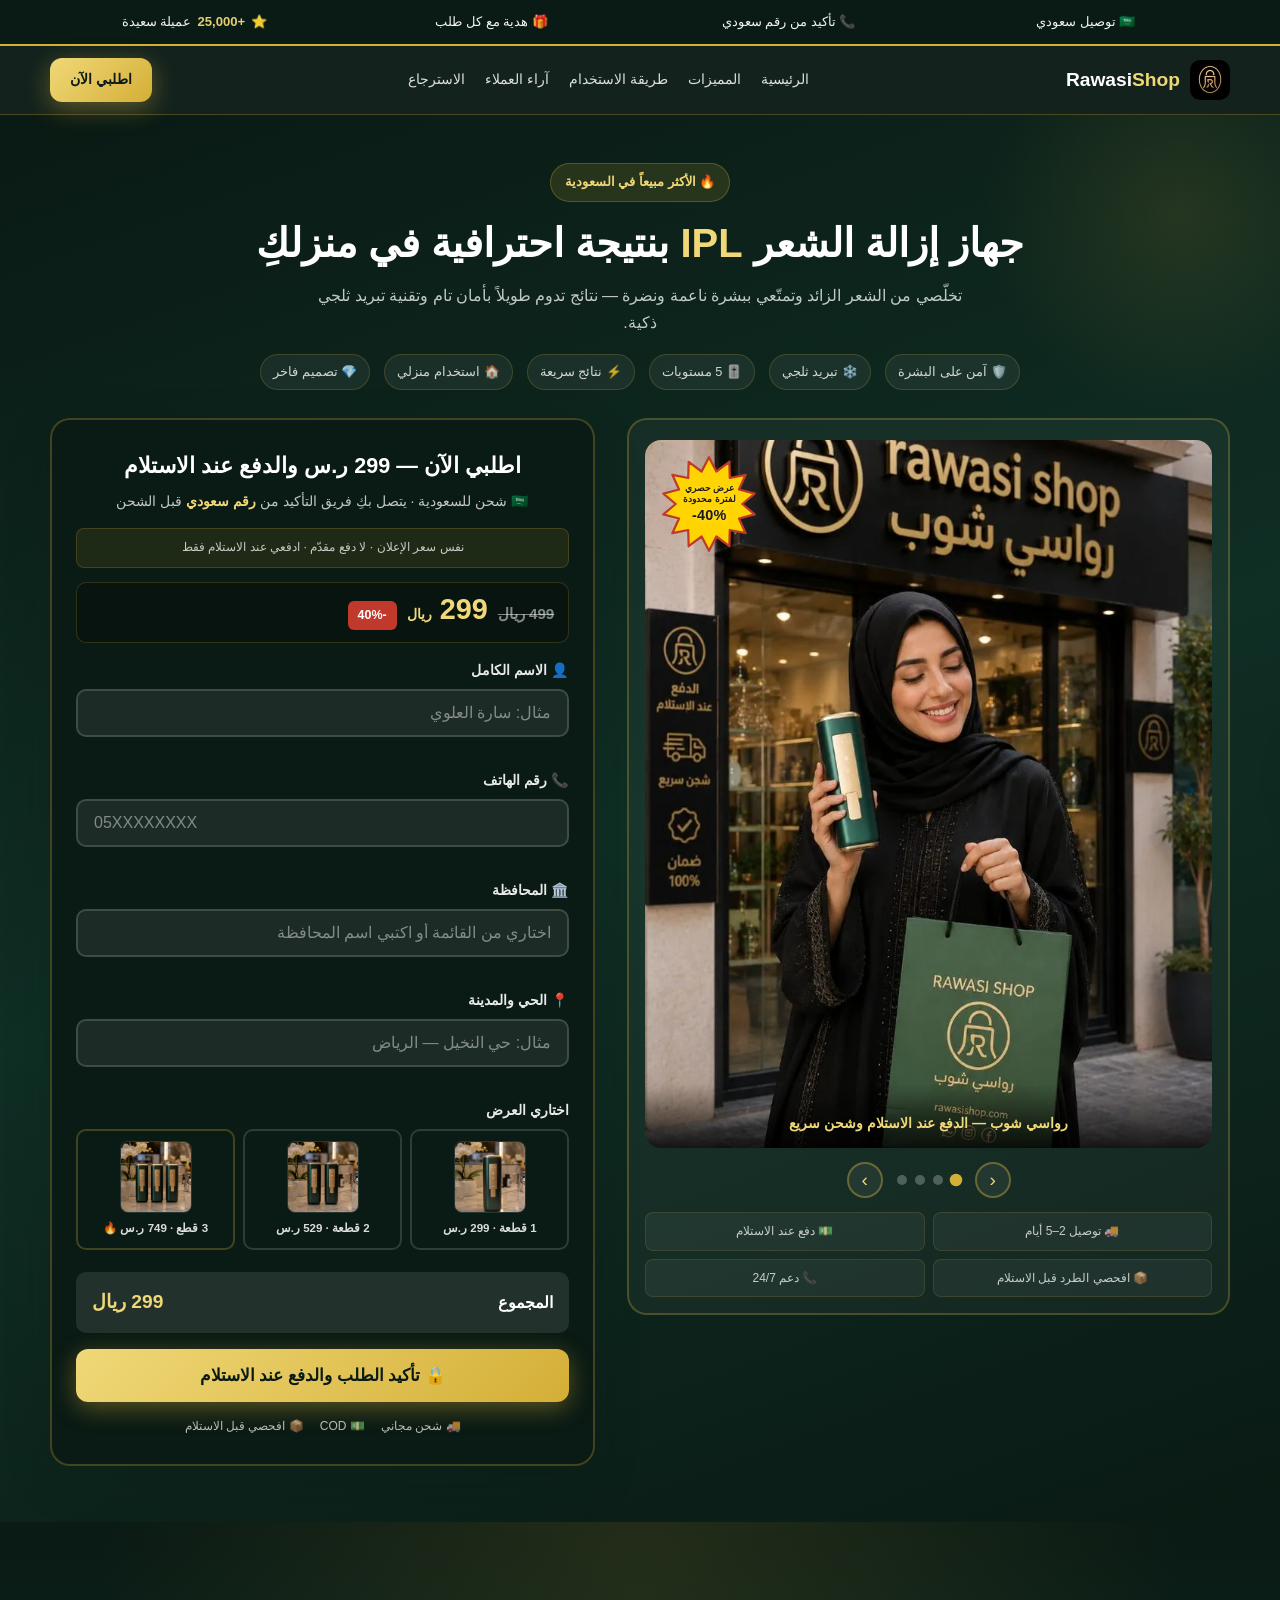
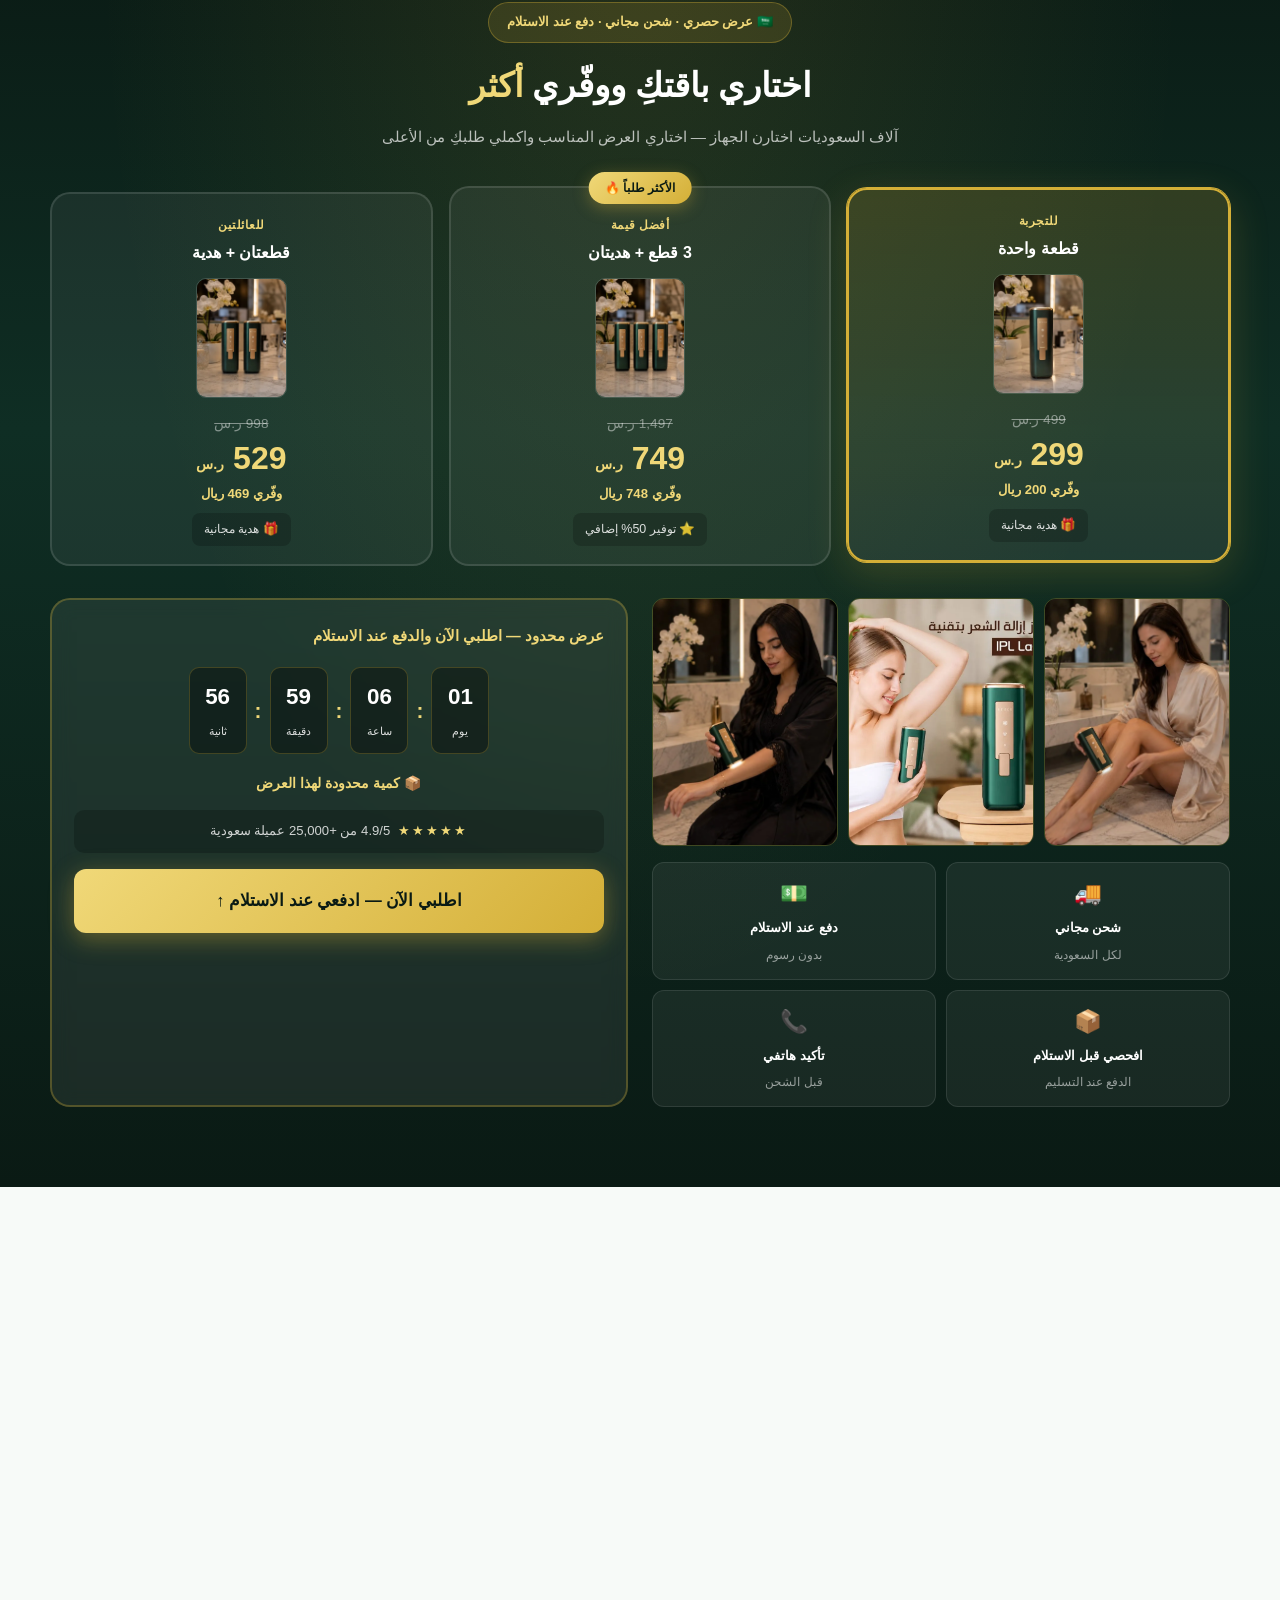
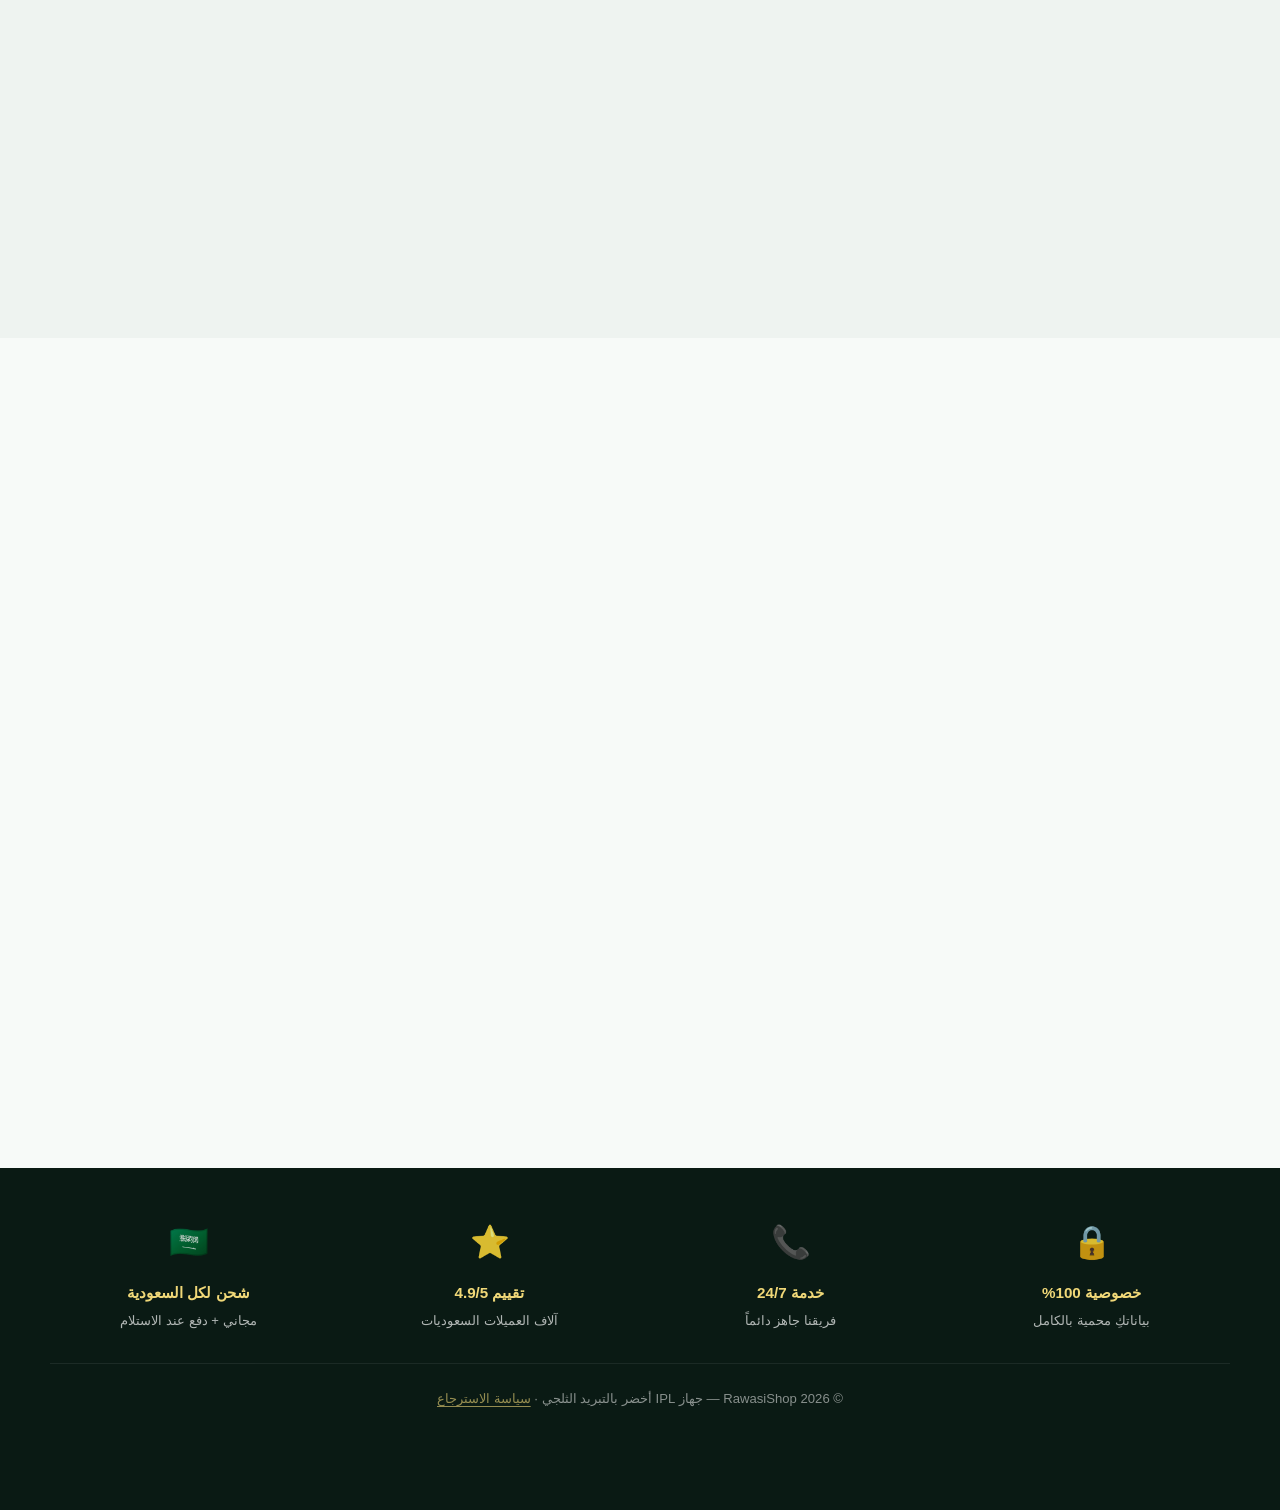
==== commit d1ccc1ba: "Improve mobile COD conversion flow and Saudi buyer trust. Put order form before slider on phones, re" ====
--- a/index.html
+++ b/index.html
@@ -21,7 +21,7 @@
   <link rel="icon" type="image/svg+xml" href="favicon.svg" />
   <link rel="preload" href="css/landing.css?v=20260614perf" as="style" />
   <link rel="preload" href="assets/slider-store.webp?v=20260614perf" as="image" type="image/webp" fetchpriority="high" />
-  <link rel="stylesheet" href="css/landing.css?v=20260615mobile" />
+  <link rel="stylesheet" href="css/landing.css?v=20260615conv" />
   <script src="js/tiktok-pixel.js?v=20260605tt4"></script>
 
   <script type="application/ld+json">
@@ -46,8 +46,8 @@
 
   <div class="trust-bar">
     <div class="container trust-bar-grid">
-      <span>💵 الدفع عند الاستلام</span>
-      <span>🚚 شحن مجاني لكل المحافظات</span>
+      <span>🇸🇦 توصيل سعودي</span>
+      <span>📞 تأكيد من رقم سعودي</span>
       <span>🎁 هدية مع كل طلب</span>
       <span>⭐ <strong>+25,000</strong> عميلة سعيدة</span>
     </div>
@@ -159,8 +159,9 @@
           <!-- نموذج الطلب ثابت بجانب السلايدر -->
           <div class="hero-form-col">
             <div class="order-form order-form-hero" id="orderFormPanel">
-              <h3>اطلبي الآن والدفع عند الاستلام</h3>
-              <p class="form-sub">املئي بياناتكِ — سيتصل بكِ فريق التأكيد قبل الشحن المجاني 🇸🇦</p>
+              <h3>اطلبي الآن — 299 ر.س والدفع عند الاستلام</h3>
+              <p class="form-sub">🇸🇦 شحن للسعودية · يتصل بكِ فريق التأكيد من <strong>رقم سعودي</strong> قبل الشحن</p>
+              <p class="form-sa-trust">نفس سعر الإعلان · لا دفع مقدّم · ادفعي عند الاستلام فقط</p>
 
               <div class="hero-price-inline">
                 <span class="price-old" id="heroPriceOld">499 ريال</span>
@@ -199,8 +200,8 @@
                 <span class="err" data-for="city"></span>
               </div>
               <div class="field">
-                <label for="address">📍 العنوان</label>
-                <input type="text" id="address" name="address" placeholder="مثال: حي النخيل — شارع الملك فهد" required autocomplete="street-address" />
+                <label for="address">📍 الحي والمدينة</label>
+                <input type="text" id="address" name="address" placeholder="مثال: حي النخيل — الرياض" required autocomplete="street-address" />
                 <span class="err" data-for="address"></span>
               </div>
 
@@ -341,12 +342,11 @@
             </div>
           </div>
 
-          <div class="conv-urgency">
-            <div class="conv-urgency-head">
-              <span class="conv-pulse"></span>
-              <strong>العرض ينتهي قريباً — لا تفوّتي الفرصة!</strong>
-            </div>
-            <div class="countdown" id="countdown" aria-label="ينتهي العرض خلال">
+            <div class="conv-urgency">
+            <div class="conv-urgency-head conv-urgency-soft">
+              <strong>عرض محدود — اطلبي الآن والدفع عند الاستلام</strong>
+            </div>
+            <div class="countdown countdown-desktop" id="countdown" aria-label="ينتهي العرض خلال">
               <div class="cd-box"><strong id="cdD">00</strong><small>يوم</small></div>
               <div class="cd-sep">:</div>
               <div class="cd-box"><strong id="cdH">00</strong><small>ساعة</small></div>
@@ -355,14 +355,12 @@
               <div class="cd-sep">:</div>
               <div class="cd-box"><strong id="cdS">00</strong><small>ثانية</small></div>
             </div>
-            <div class="conv-stock">
+            <div class="conv-stock conv-stock-soft">
               <div class="conv-stock-top">
-                <span>⚠️ متبقي <strong id="stockLeft">7</strong> قطع فقط!</span>
-                <span class="conv-stock-pct">مخزون محدود</span>
-              </div>
-              <div class="stock-bar"><div class="stock-bar-fill" id="stockBar"></div></div>
-            </div>
-            <p class="live-viewers">🔥 <strong id="viewers">23</strong> سعودية تشاهدن العرض الآن</p>
+                <span>📦 كمية محدودة لهذا العرض</span>
+              </div>
+            </div>
+            <p class="live-viewers live-viewers-off">🔥 <strong id="viewers">23</strong> سعودية تشاهدن العرض الآن</p>
             <div class="conv-rating">
               <span class="conv-stars">★★★★★</span>
               <span>4.9/5 من +25,000 عميلة سعودية</span>
@@ -576,12 +574,12 @@
         <article class="policy-card">
           <span class="policy-ico">💬</span>
           <h3>كيف تطلبين الاسترجاع؟</h3>
-          <p>راسلينا على واتساب مع: الاسم، رقم الجوال، رقم الطلب، سبب الطلب، وصور المنتج. نرفع طلبكِ لشركة الشحن ونُبلغكِ بالنتيجة.</p>
-        </article>
-      </div>
-      <p class="policy-note reveal">⏱ المعالجة تستغرق عادةً 3–7 أيام عمل بعد استلام المنتج والتحقق منه. استرداد المبلغ يتم حسب طريقة الدفع الأصلية (تحويل بنكي للطلبات COD).</p>
+          <p>تواصلي مع <strong>فريق التأكيد</strong> عند اتصالهم بكِ، أو اذكري طلب الاسترجاع في نموذج الطلب مع: الاسم، رقم الجوال، سبب الطلب، وصور المنتج.</p>
+        </article>
+      </div>
+      <p class="policy-note reveal">⏱ المعالجة تستغرق عادةً 3–7 أيام عمل بعد استلام المنتج والتحقق منه.</p>
       <div class="policy-cta reveal">
-        <a href="https://wa.me/212633405061?text=مرحباً، أرغب بالاستفسار عن سياسة الاسترجاع" class="btn btn-gold" target="_blank" rel="noopener">تواصلي معنا عبر واتساب</a>
+        <a href="#fullname" class="btn btn-gold">اطلبي الآن من النموذج ↑</a>
       </div>
     </div>
   </section>
@@ -629,7 +627,7 @@
 
   <script src="js/taager-config.js?v=20260614perf" defer></script>
   <script src="js/snapchat-pixel.js?v=20260614perf" defer></script>
-  <script src="js/main.js?v=20260615gov" defer></script>
+  <script src="js/main.js?v=20260615conv" defer></script>
   <script src="js/landing.js?v=20260614perf" defer></script>
   <script src="js/load-pixels.js?v=20260614perf" defer></script>
 </body>
--- a/css/landing.css
+++ b/css/landing.css
@@ -256,13 +256,23 @@
   background: var(--accent); color: #fff; padding: 4px 10px;
   border-radius: 6px; font-size: 0.78rem; font-weight: 800;
 }
-.bundles-compact {
-  display: grid; grid-template-columns: repeat(3, 1fr); gap: 8px;
-}
+.form-sub strong { color: var(--gold-glow); }
+.form-sa-trust {
+  font-size: 0.78rem; color: rgba(255,255,255,0.75);
+  text-align: center; margin: -8px 0 14px;
+  padding: 8px 10px; border-radius: 8px;
+  background: rgba(212,175,55,0.1); border: 1px solid rgba(212,175,55,0.2);
+}
+.live-viewers-off { display: none !important; }
+.conv-urgency-soft strong { font-weight: 700; }
+.conv-stock-soft .conv-stock-top { justify-content: center; }
 
 /* اختيار العرض في النموذج — مخفي على الهاتف، يبقى في التابلت والكمبيوتر */
 @media (max-width: 767px) {
   .offer-picker-desktop { display: none; }
+}
+.bundles-compact {
+  display: grid; grid-template-columns: repeat(3, 1fr); gap: 8px;
 }
 .bundle-compact { cursor: pointer; }
 .bundle-compact input { position: absolute; opacity: 0; pointer-events: none; }
@@ -1068,9 +1078,14 @@
 /* ── Responsive ── */
 @media (max-width: 960px) {
   .site-header { backdrop-filter: none; background: var(--green); }
-  .hero-slider-zone { grid-template-columns: 1fr; }
-  .hero-product-col { order: -1; max-width: 480px; margin: 0 auto; width: 100%; }
-  .hero-form-col { position: static; }
+  .hero-intro { display: none; }
+  .hero-slider-zone {
+    display: flex; flex-direction: column; gap: 16px;
+  }
+  .hero-form-col { order: -1; position: static; width: 100%; }
+  .hero-product-col { order: 0; max-width: 480px; margin: 0 auto; width: 100%; }
+  .countdown-desktop { display: none; }
+  .order-form-hero h3 { font-size: 1.05rem; }
   .feat-grid { grid-template-columns: repeat(2, 1fr); }
   .ba-grid { grid-template-columns: repeat(2, 1fr); }
   .how-grid { grid-template-columns: 1fr; }
--- a/css/landing.css
+++ b/css/landing.css
@@ -256,13 +256,23 @@
   background: var(--accent); color: #fff; padding: 4px 10px;
   border-radius: 6px; font-size: 0.78rem; font-weight: 800;
 }
-.bundles-compact {
-  display: grid; grid-template-columns: repeat(3, 1fr); gap: 8px;
-}
+.form-sub strong { color: var(--gold-glow); }
+.form-sa-trust {
+  font-size: 0.78rem; color: rgba(255,255,255,0.75);
+  text-align: center; margin: -8px 0 14px;
+  padding: 8px 10px; border-radius: 8px;
+  background: rgba(212,175,55,0.1); border: 1px solid rgba(212,175,55,0.2);
+}
+.live-viewers-off { display: none !important; }
+.conv-urgency-soft strong { font-weight: 700; }
+.conv-stock-soft .conv-stock-top { justify-content: center; }
 
 /* اختيار العرض في النموذج — مخفي على الهاتف، يبقى في التابلت والكمبيوتر */
 @media (max-width: 767px) {
   .offer-picker-desktop { display: none; }
+}
+.bundles-compact {
+  display: grid; grid-template-columns: repeat(3, 1fr); gap: 8px;
 }
 .bundle-compact { cursor: pointer; }
 .bundle-compact input { position: absolute; opacity: 0; pointer-events: none; }
@@ -1068,9 +1078,14 @@
 /* ── Responsive ── */
 @media (max-width: 960px) {
   .site-header { backdrop-filter: none; background: var(--green); }
-  .hero-slider-zone { grid-template-columns: 1fr; }
-  .hero-product-col { order: -1; max-width: 480px; margin: 0 auto; width: 100%; }
-  .hero-form-col { position: static; }
+  .hero-intro { display: none; }
+  .hero-slider-zone {
+    display: flex; flex-direction: column; gap: 16px;
+  }
+  .hero-form-col { order: -1; position: static; width: 100%; }
+  .hero-product-col { order: 0; max-width: 480px; margin: 0 auto; width: 100%; }
+  .countdown-desktop { display: none; }
+  .order-form-hero h3 { font-size: 1.05rem; }
   .feat-grid { grid-template-columns: repeat(2, 1fr); }
   .ba-grid { grid-template-columns: repeat(2, 1fr); }
   .how-grid { grid-template-columns: 1fr; }
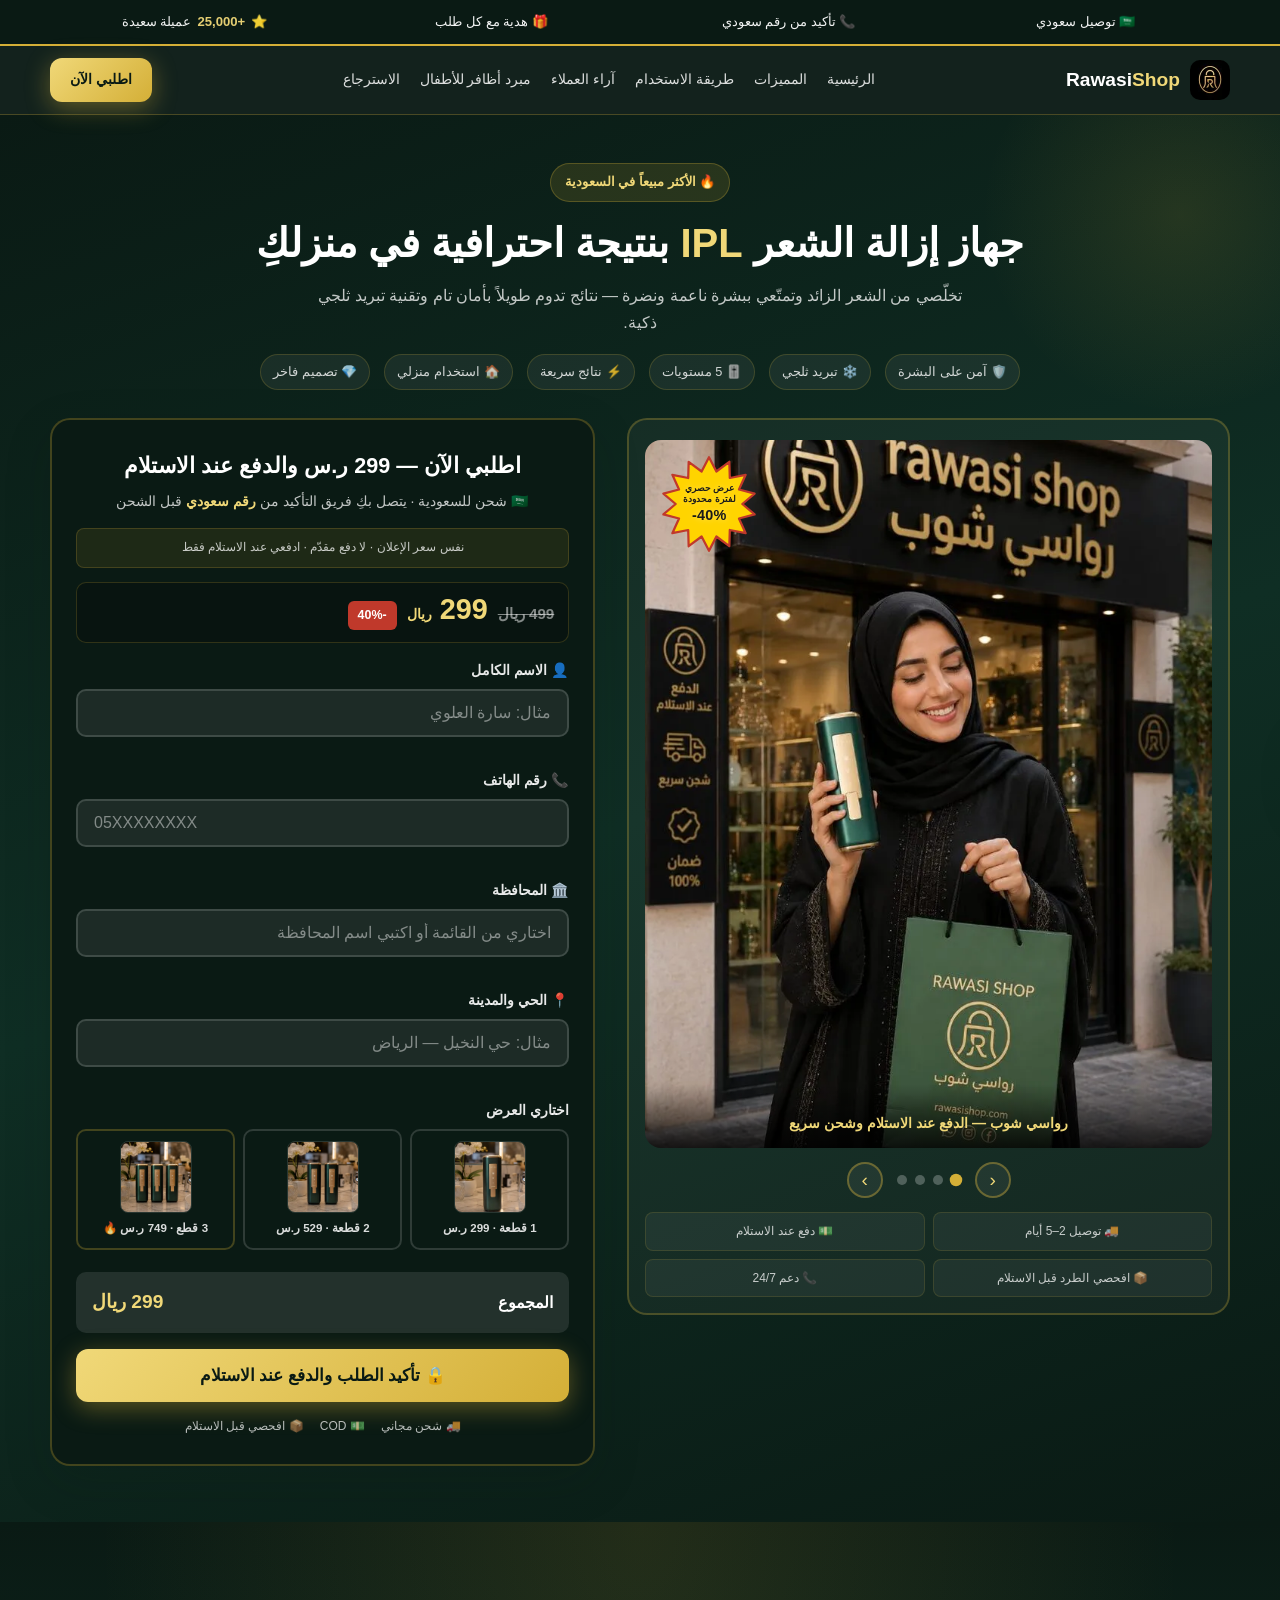
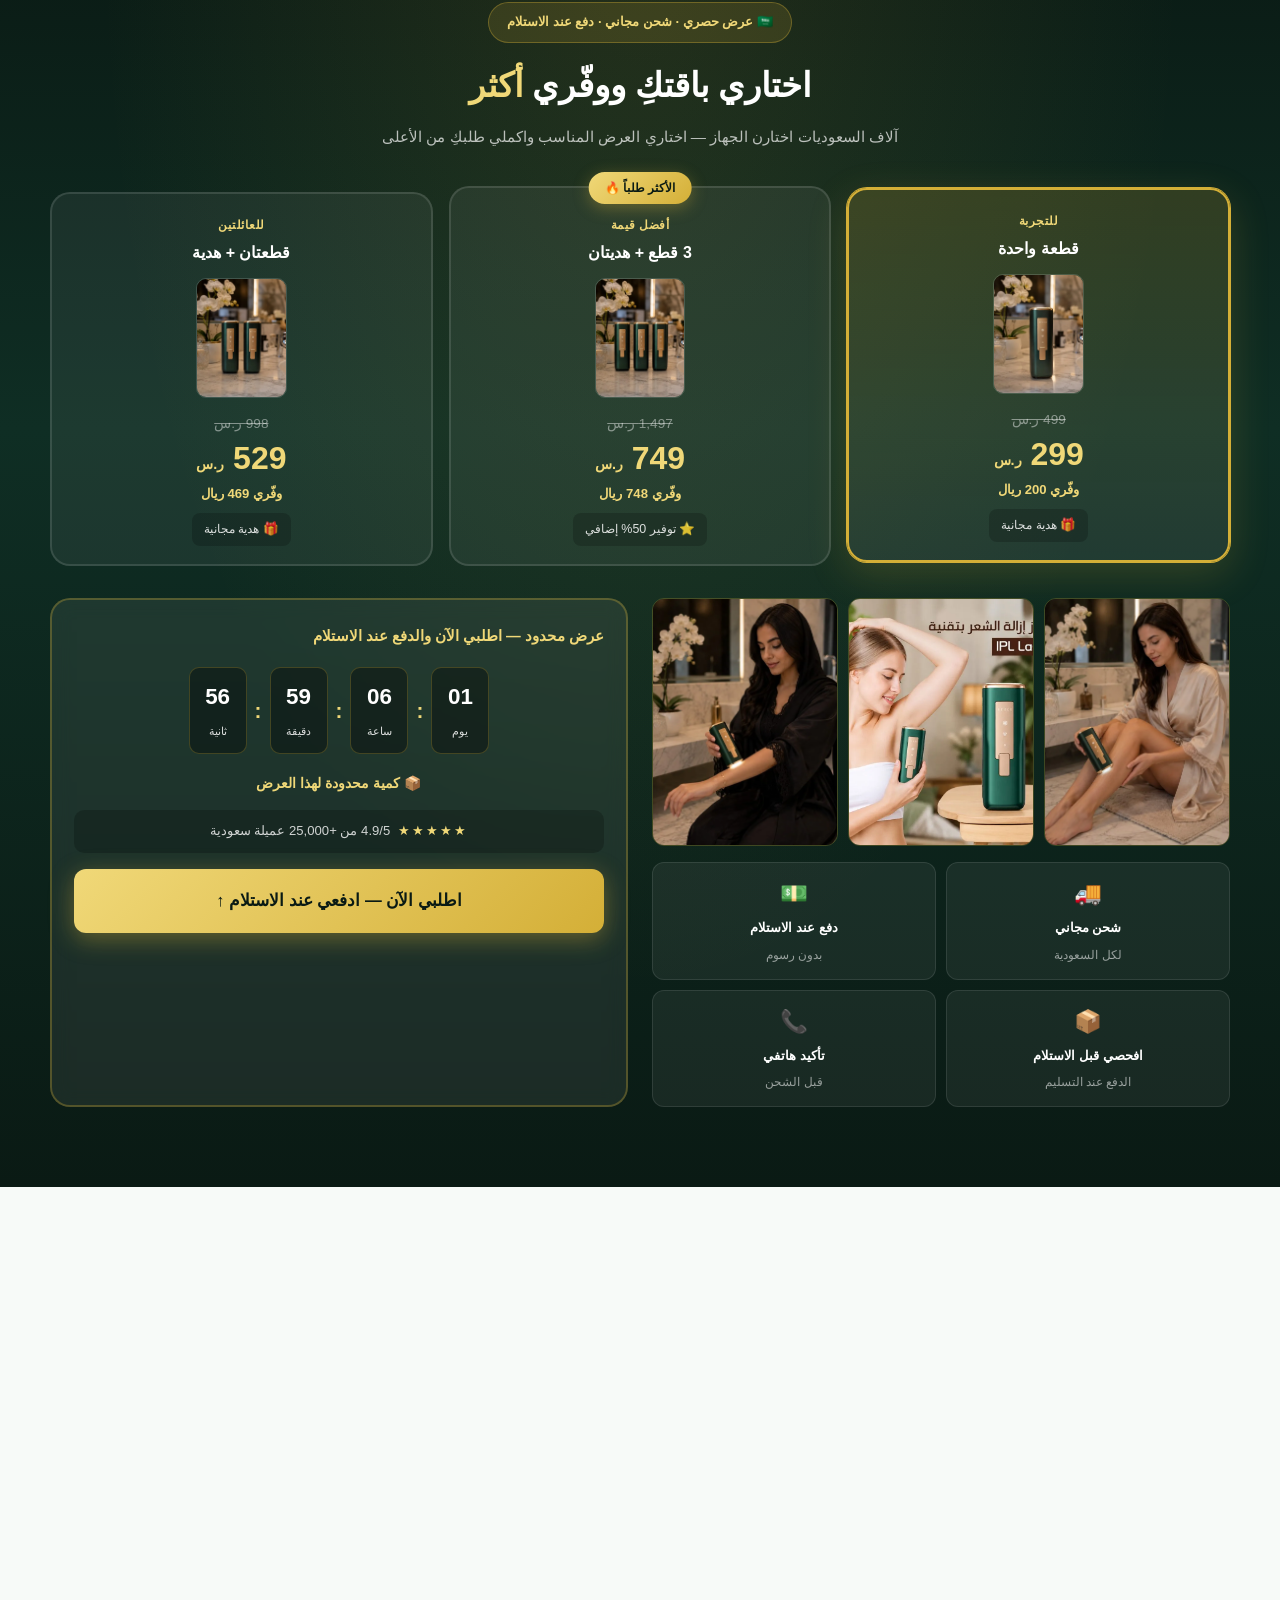
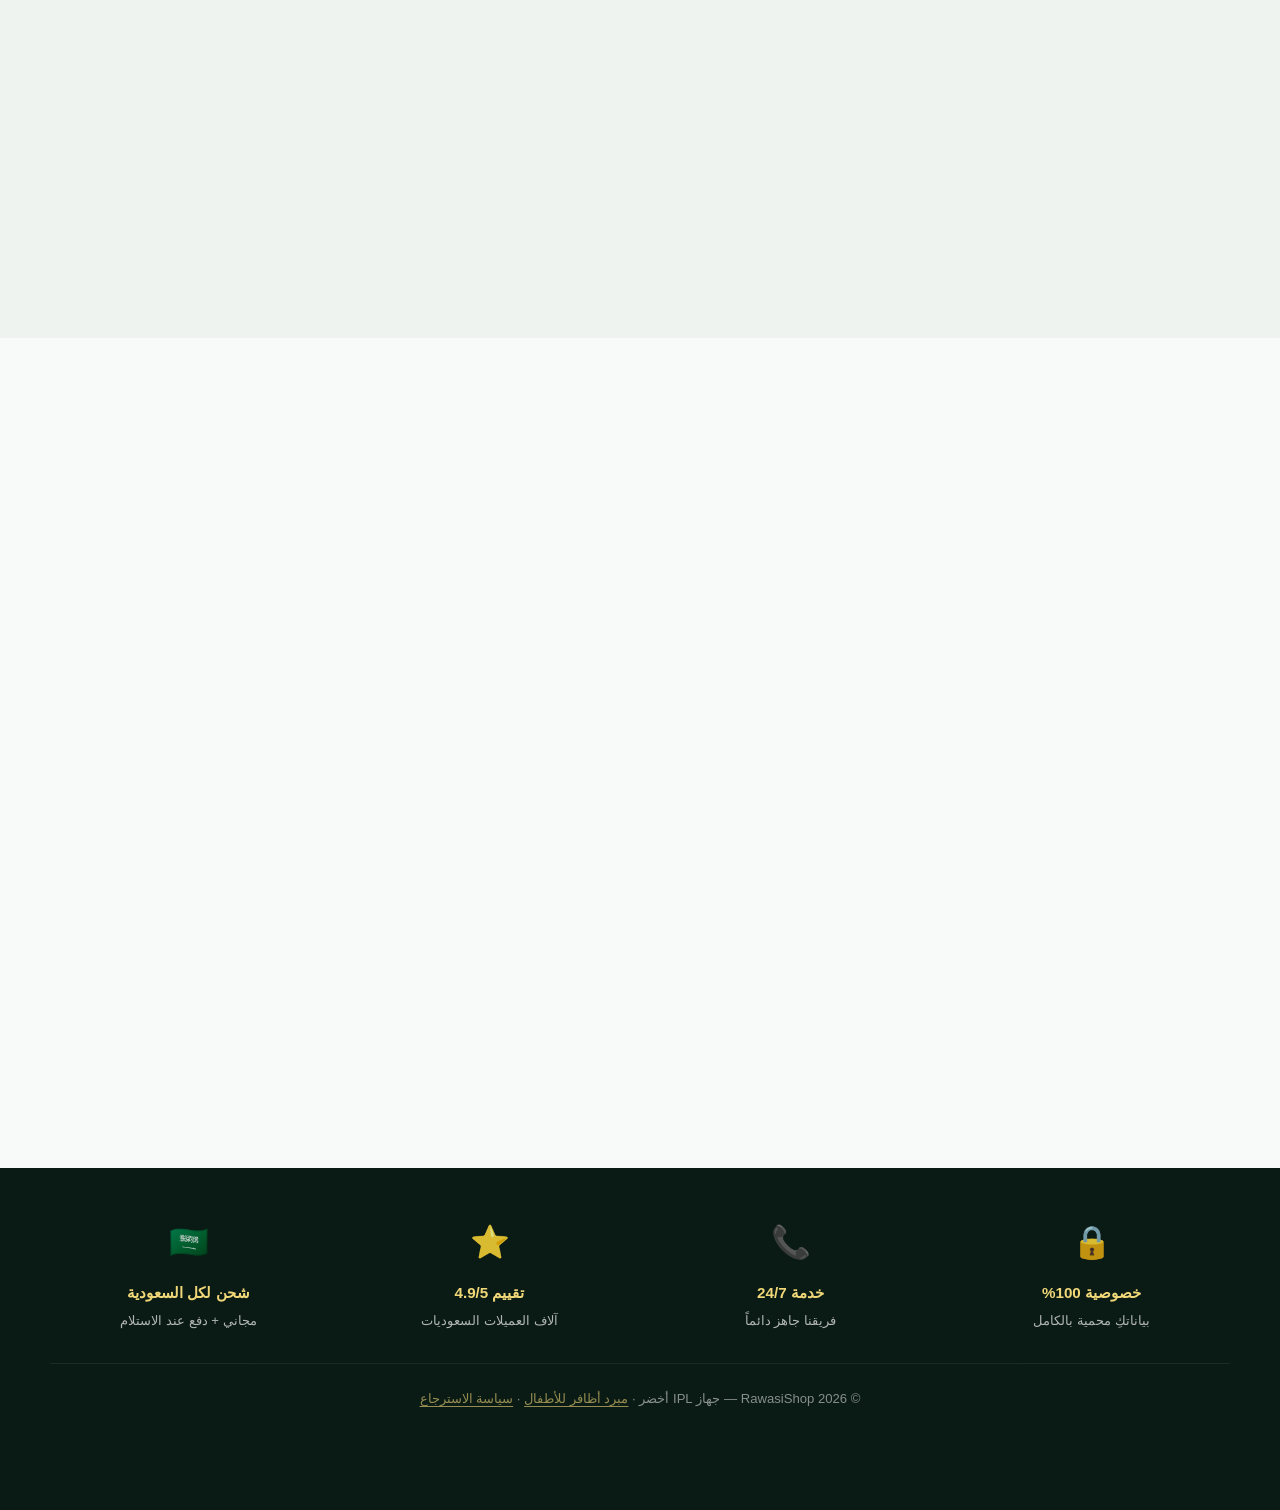
==== commit 1eda504e: "Add baby nail trimmer product page at /p/baby/ with KSA Drop integration. Keep IPL homepage unchange" ====
--- a/index.html
+++ b/index.html
@@ -67,6 +67,7 @@
         <a href="#features">المميزات</a>
         <a href="#how">طريقة الاستخدام</a>
         <a href="#reviews">آراء العملاء</a>
+        <a href="/p/baby/">مبرد أظافر للأطفال</a>
         <a href="#policy">الاسترجاع</a>
       </nav>
       <a href="#fullname" class="btn btn-gold btn-header">اطلبي الآن</a>
@@ -591,7 +592,7 @@
       <div class="footer-item"><span>⭐</span><h4>تقييم 4.9/5</h4><p>آلاف العميلات السعوديات</p></div>
       <div class="footer-item"><span>🇸🇦</span><h4>شحن لكل السعودية</h4><p>مجاني + دفع عند الاستلام</p></div>
     </div>
-    <p class="footer-copy container">© <span id="year"></span> RawasiShop — جهاز IPL أخضر بالتبريد الثلجي · <a href="#policy">سياسة الاسترجاع</a></p>
+    <p class="footer-copy container">© <span id="year"></span> RawasiShop — جهاز IPL أخضر · <a href="/p/baby/">مبرد أظافر للأطفال</a> · <a href="#policy">سياسة الاسترجاع</a></p>
   </footer>
 
   <div class="modal" id="successModal" aria-hidden="true">
